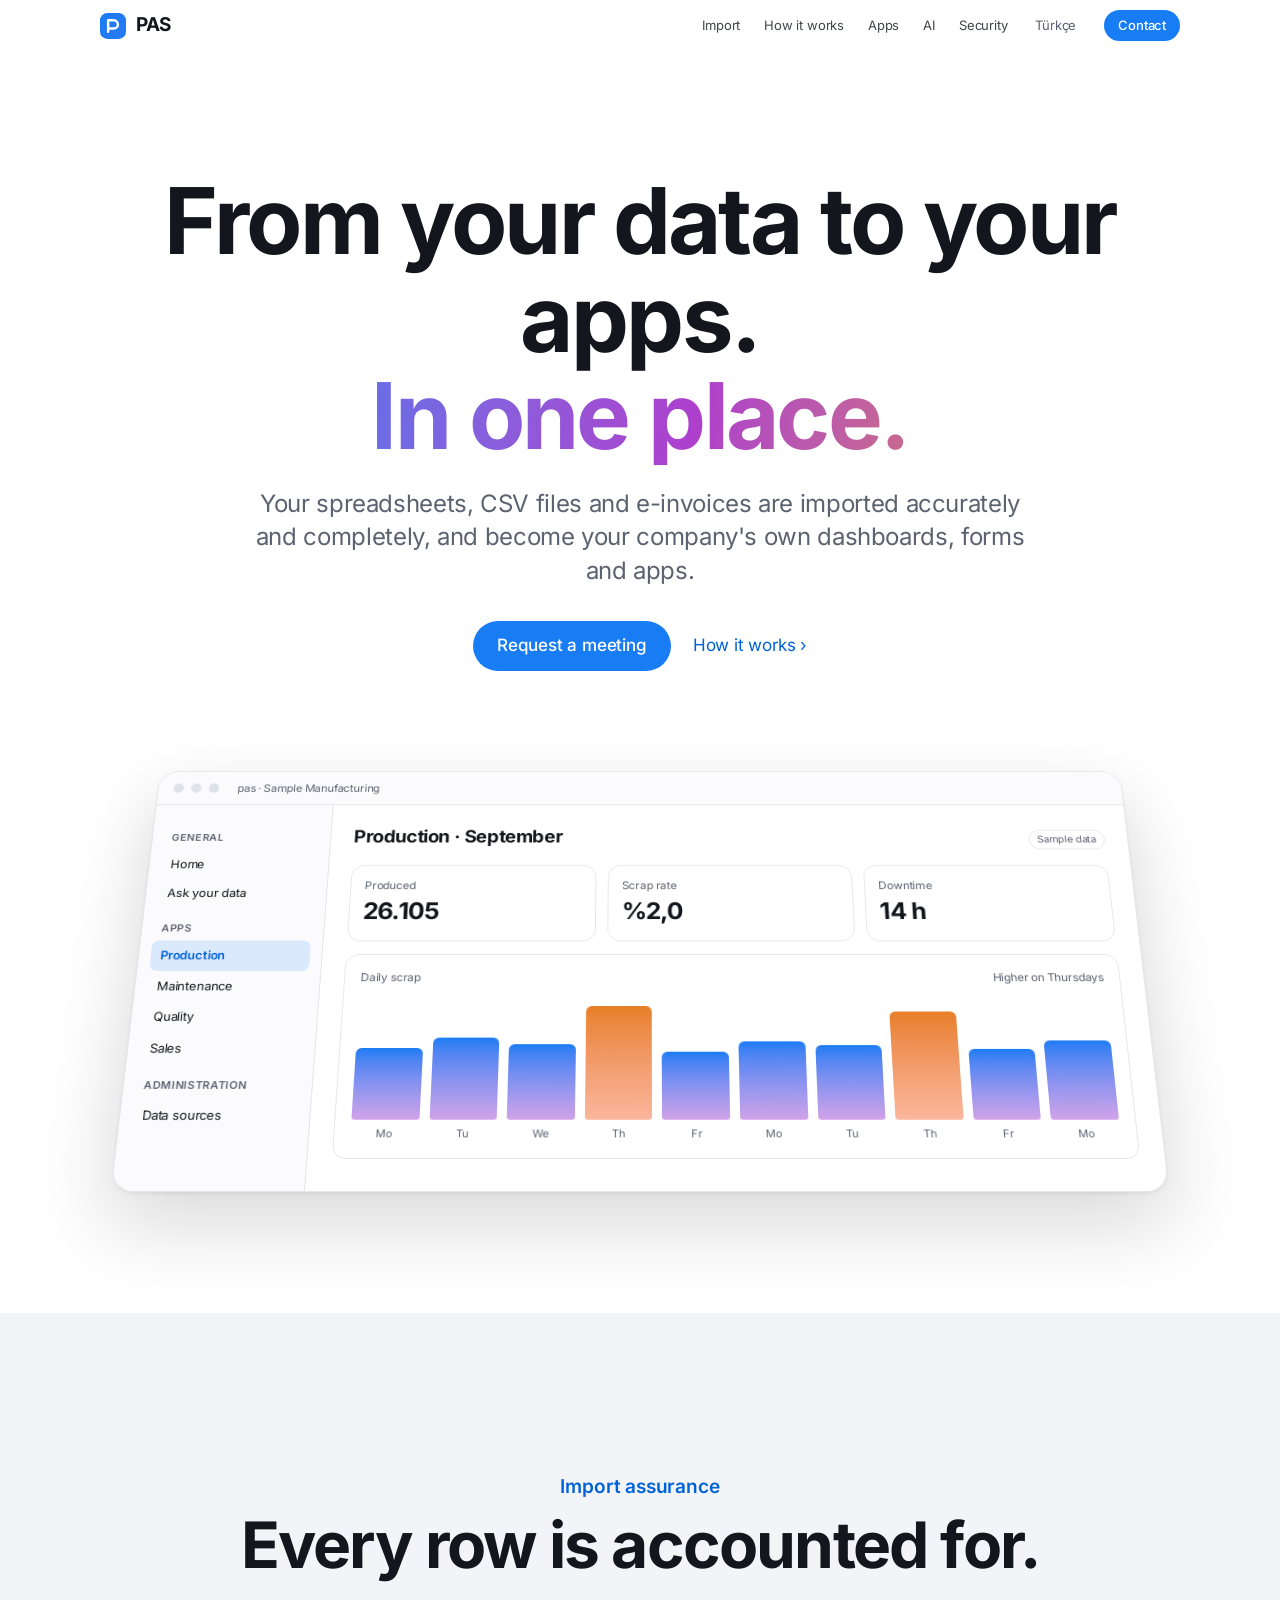
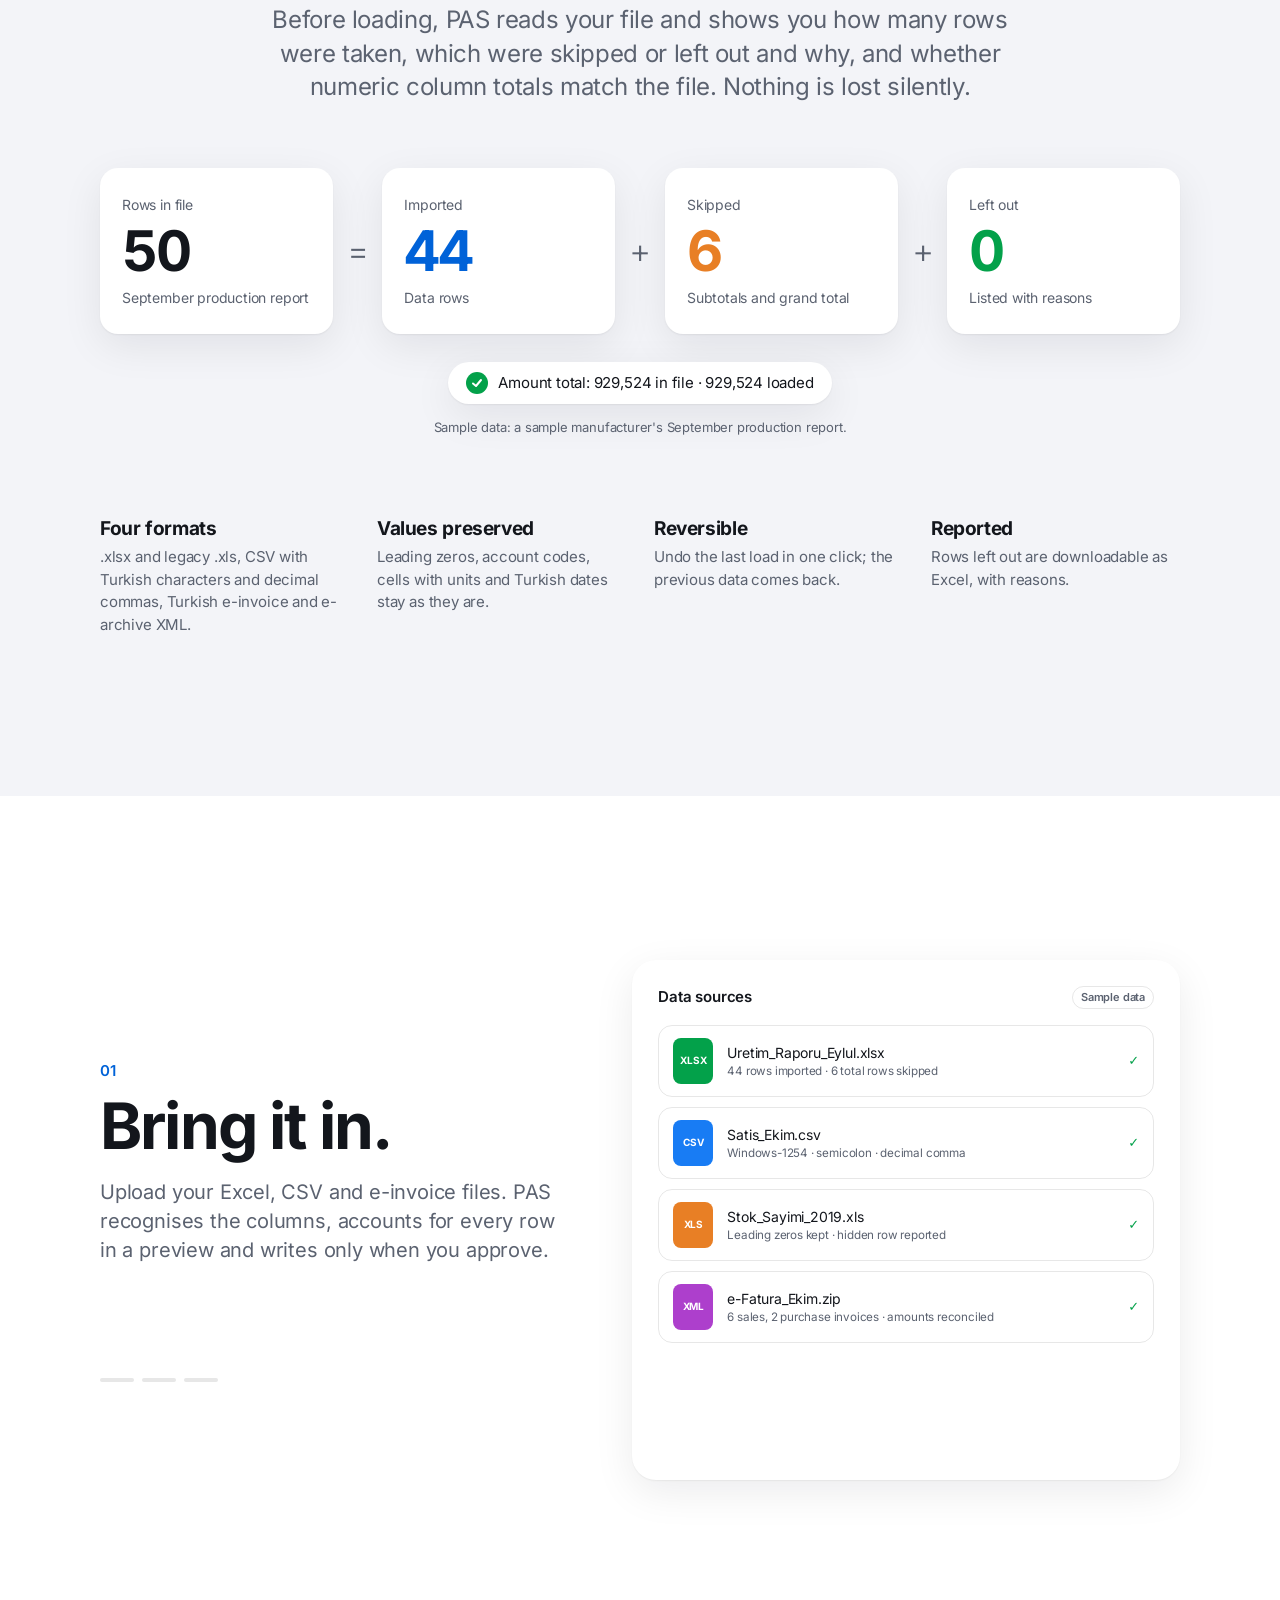
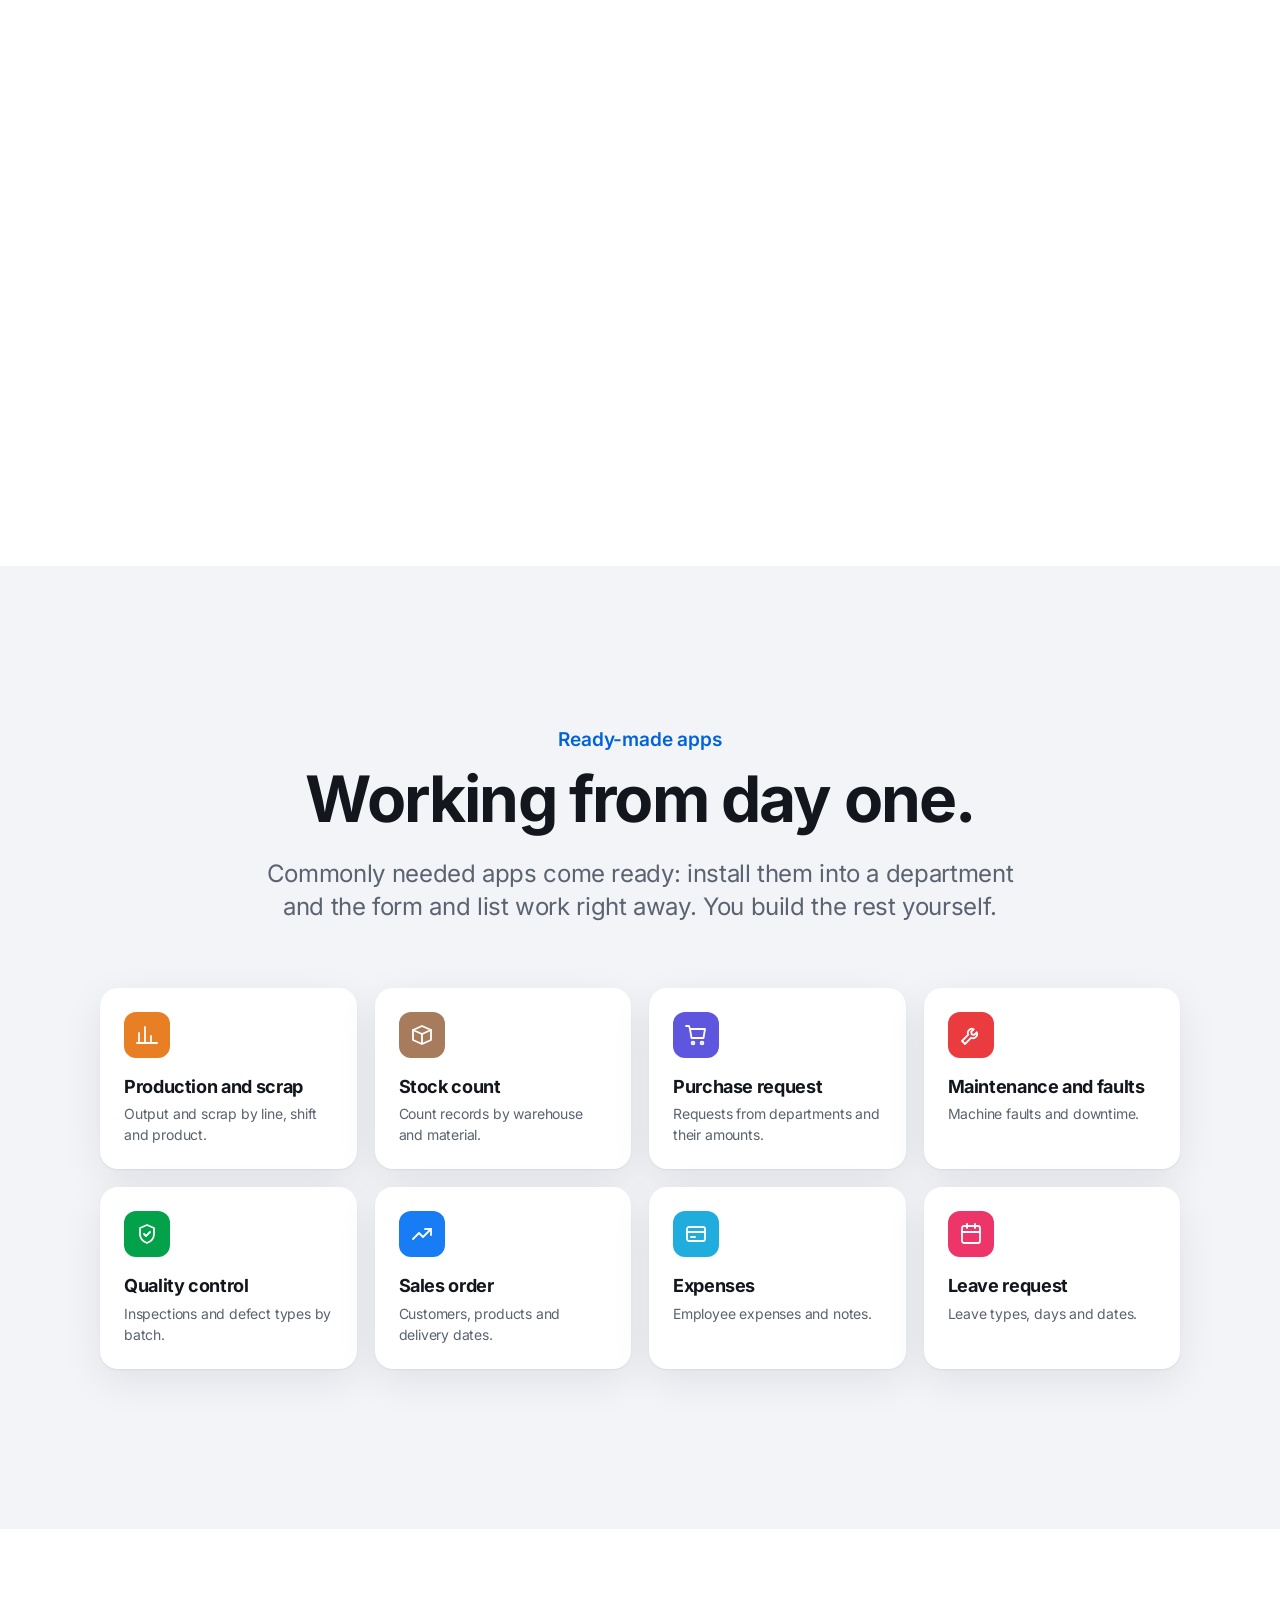
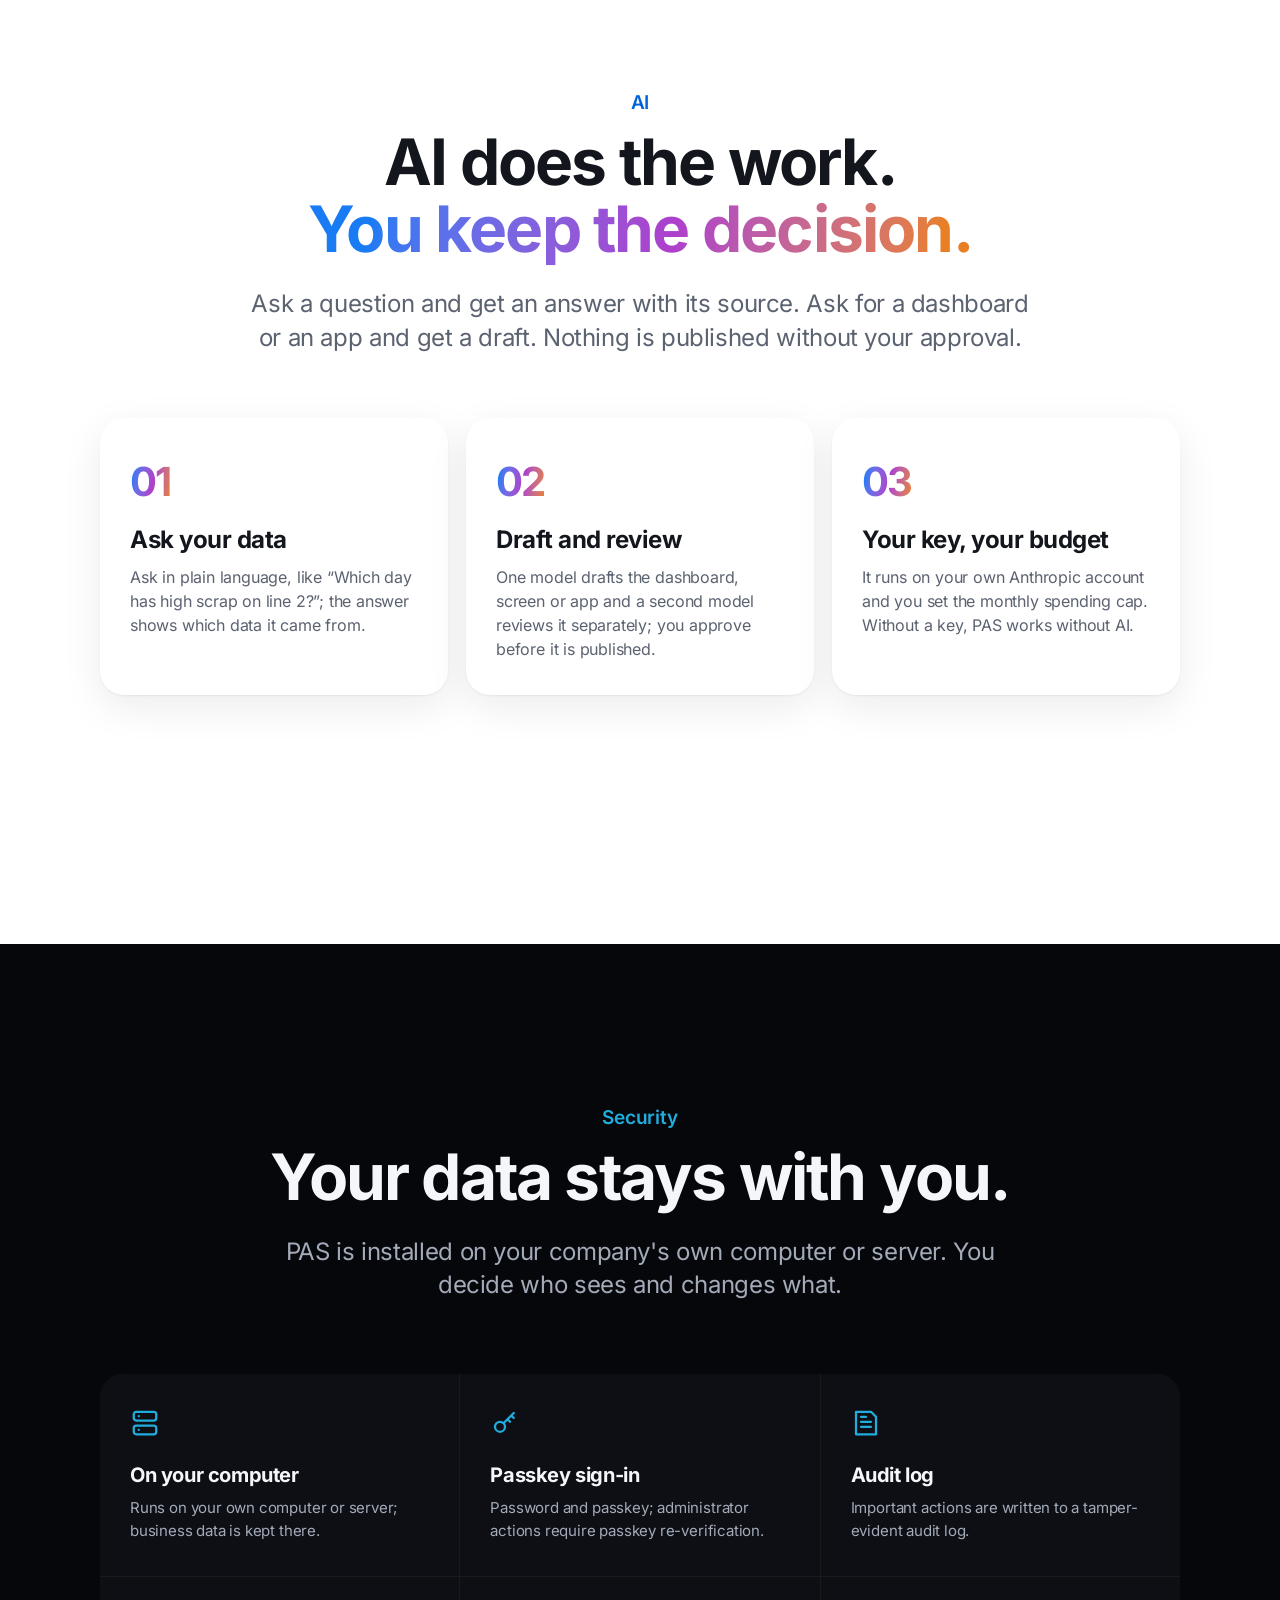
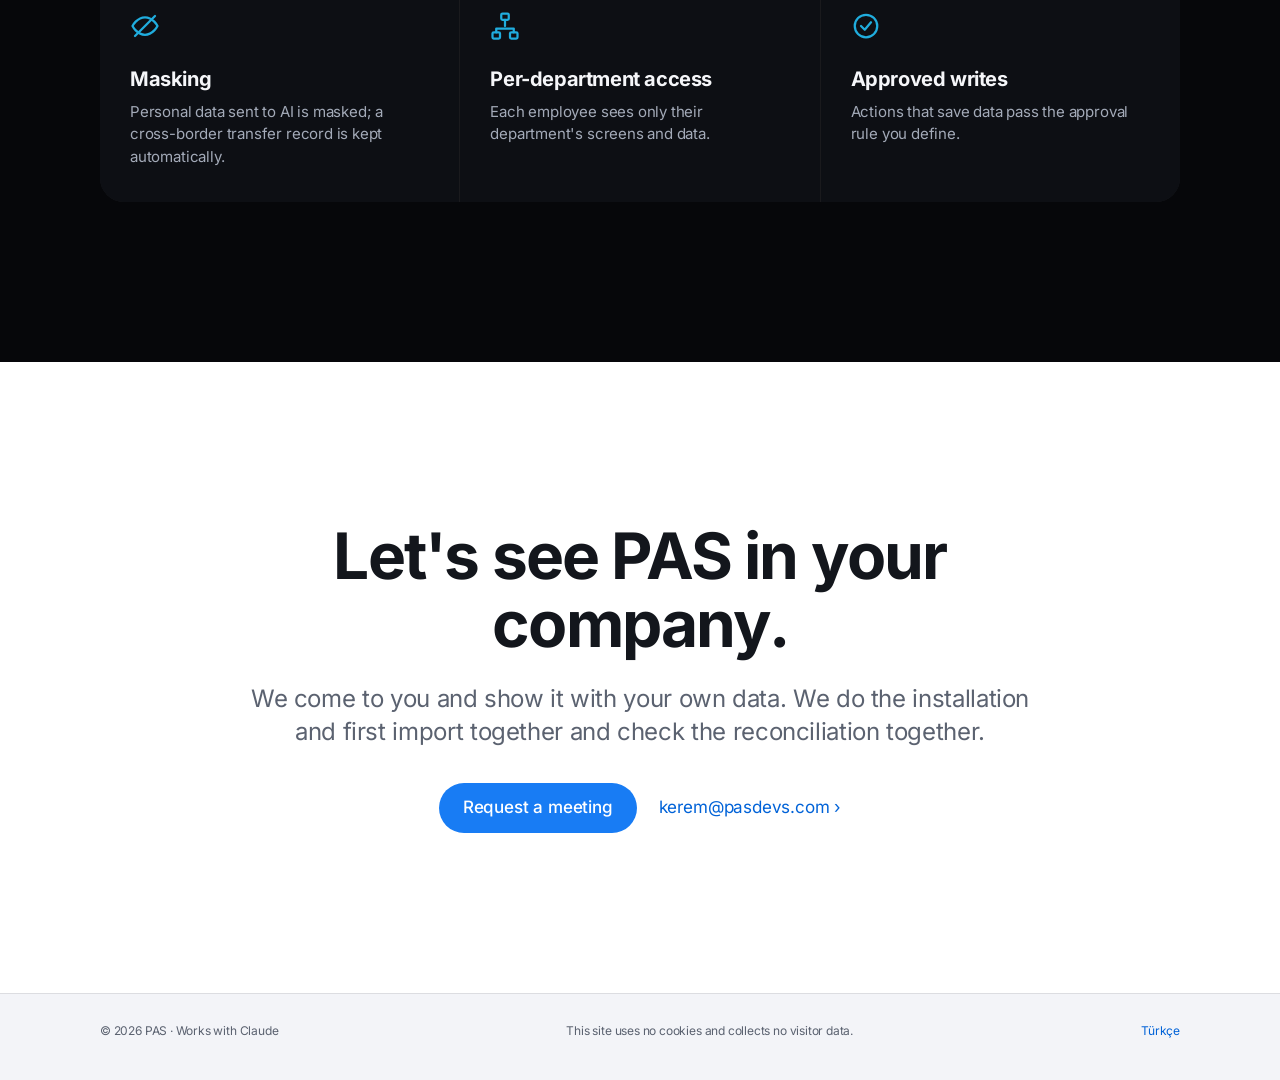
==== en/index.html @ cf31a853 "pasdevs.com: ilk sürüm (TR + EN)" ====
<!doctype html>
<html lang="en">
<head>
<meta charset="utf-8">
<meta name="viewport" content="width=device-width, initial-scale=1">
<title>PAS — From your data to your apps</title>
<meta name="description" content="PAS imports your company's Excel, CSV and e-invoice data accurately and completely, and turns it into dashboards, forms and apps. It runs on your own computer or server.">
<link rel="canonical" href="https://pasdevs.com/en/">
<link rel="alternate" hreflang="tr" href="https://pasdevs.com/">
<link rel="alternate" hreflang="en" href="https://pasdevs.com/en/">
<link rel="alternate" hreflang="x-default" href="https://pasdevs.com/">
<meta property="og:type" content="website">
<meta property="og:title" content="PAS — From your data to your apps">
<meta property="og:description" content="PAS imports your company's Excel, CSV and e-invoice data accurately and completely, and turns it into dashboards, forms and apps. It runs on your own computer or server.">
<meta property="og:url" content="https://pasdevs.com/en/">
<meta name="theme-color" content="#ffffff">
<link rel="icon" href="../assets/simge.svg" type="image/svg+xml">
<link rel="preload" href="../assets/fonts/inter-latin-wght-normal.woff2" as="font" type="font/woff2" crossorigin>
<link rel="stylesheet" href="../assets/site.css">
<script src="../assets/site.js" defer></script>
</head>
<body>
<a class="atla" href="#icerik">Skip to content</a>

<header class="ust">
  <div class="kap">
    <a class="logo" href="/en/" aria-label="PAS">
      <svg viewBox="0 0 32 32" aria-hidden="true"><rect width="32" height="32" rx="9" fill="url(#lg)"/><path d="M10 23V9h7a5 5 0 0 1 0 10h-7" fill="none" stroke="#fff" stroke-width="3" stroke-linecap="round" stroke-linejoin="round"/><defs><linearGradient id="lg" x1="0" y1="0" x2="32" y2="32"><stop offset="0" stop-color="oklch(0.6 0.2 257)"/><stop offset="1" stop-color="oklch(0.58 0.22 318)"/></linearGradient></defs></svg>
      PAS
    </a>
    <nav aria-label="Main menu">
      <a href="#aktarim">Import</a>
      <a href="#nasil">How it works</a>
      <a href="#uygulamalar">Apps</a>
      <a href="#yapay-zeka">AI</a>
      <a href="#guvenlik">Security</a>
    </nav>
    <a class="dil" href="/" hreflang="tr" lang="tr">Türkçe</a>
    <a class="dugme-kucuk" href="mailto:kerem@pasdevs.com">Contact</a>
  </div>
</header>

<main id="icerik">

<!-- açılış -->
<section class="acilis">
  <div class="kap">
    <h1 class="belir"><span class="satir">From your data to your apps.</span><span class="satir renkli">In one place.</span></h1>
    <p class="giris belir" style="--i:2">Your spreadsheets, CSV files and e-invoices are imported accurately and completely, and become your company's own dashboards, forms and apps.</p>
    <div class="dugmeler belir" style="--i:3">
      <a class="dugme" href="mailto:kerem@pasdevs.com">Request a meeting</a>
      <a class="bag" href="#nasil">How it works</a>
    </div>
  </div>
  <div class="sahne" aria-hidden="true">
    <div class="pencere">
      <div class="pencere-ust"><i></i><i></i><i></i><span>pas · Sample Manufacturing</span></div>
      <div class="pencere-govde">
        <div class="yan">
          <b>General</b>
          <a>Home</a>
          <a>Ask your data</a>
          <b>Apps</b>
          <a class="secili">Production</a>
          <a>Maintenance</a>
          <a>Quality</a>
          <a>Sales</a>
          <b>Administration</b>
          <a>Data sources</a>
        </div>
        <div class="ana">
          <div class="ana-baslik"><strong>Production · September</strong><span class="etiket">Sample data</span></div>
          <div class="kpi">
            <div><small>Produced</small><strong>26.105</strong></div>
            <div><small>Scrap rate</small><strong>%2,0</strong></div>
            <div><small>Downtime</small><strong>14 h</strong></div>
          </div>
          <div class="grafik">
            <div class="grafik-baslik"><span>Daily scrap</span><span>Higher on Thursdays</span></div>
            <div class="cubuklar">
              <span class="cubuk" style="--h:58;--i:0"></span>
              <span class="cubuk" style="--h:66;--i:1"></span>
              <span class="cubuk" style="--h:61;--i:2"></span>
              <span class="cubuk uyari" style="--h:92;--i:3"></span>
              <span class="cubuk" style="--h:55;--i:4"></span>
              <span class="cubuk" style="--h:63;--i:5"></span>
              <span class="cubuk" style="--h:60;--i:6"></span>
              <span class="cubuk uyari" style="--h:88;--i:7"></span>
              <span class="cubuk" style="--h:57;--i:8"></span>
              <span class="cubuk" style="--h:64;--i:9"></span>
            </div>
            <div class="gunler"><span>Mo</span><span>Tu</span><span>We</span><span>Th</span><span>Fr</span><span>Mo</span><span>Tu</span><span>Th</span><span>Fr</span><span>Mo</span></div>
          </div>
        </div>
      </div>
    </div>
  </div>
</section>

<!-- aktarım güvencesi -->
<section class="bolum gri ortali" id="aktarim">
  <div class="kap">
    <p class="ust-baslik belir">Import assurance</p>
    <h2 class="belir" style="--i:1">Every row is accounted for.</h2>
    <p class="giris belir" style="--i:2">Before loading, PAS reads your file and shows you how many rows were taken, which were skipped or left out and why, and whether numeric column totals match the file. Nothing is lost silently.</p>
    <div class="denklem" data-gozle>
      <div class="kutu belir" style="--i:0"><small>Rows in file</small><strong data-say="50">0</strong><p>September production report</p></div>
      <span class="isaret belir" style="--i:1">=</span>
      <div class="kutu mavi belir" style="--i:2"><small>Imported</small><strong data-say="44">0</strong><p>Data rows</p></div>
      <span class="isaret belir" style="--i:3">+</span>
      <div class="kutu turuncu belir" style="--i:4"><small>Skipped</small><strong data-say="6">0</strong><p>Subtotals and grand total</p></div>
      <span class="isaret belir" style="--i:5">+</span>
      <div class="kutu yesil belir" style="--i:6"><small>Left out</small><strong data-say="0">0</strong><p>Listed with reasons</p></div>
    </div>
    <div class="belir" style="--i:7">
      <p class="mutabakat"><span class="tik"><svg width="12" height="12" viewBox="0 0 12 12" aria-hidden="true"><path d="M2 6.5 5 9l5-6" fill="none" stroke="#fff" stroke-width="2" stroke-linecap="round" stroke-linejoin="round"/></svg></span>Amount total: 929,524 in file · 929,524 loaded</p>
      <p class="dipnot">Sample data: a sample manufacturer's September production report.</p>
    </div>
    <div class="ozellikler">
      <div class="belir" style="--i:0"><h3>Four formats</h3><p>.xlsx and legacy .xls, CSV with Turkish characters and decimal commas, Turkish e-invoice and e-archive XML.</p></div>
      <div class="belir" style="--i:1"><h3>Values preserved</h3><p>Leading zeros, account codes, cells with units and Turkish dates stay as they are.</p></div>
      <div class="belir" style="--i:2"><h3>Reversible</h3><p>Undo the last load in one click; the previous data comes back.</p></div>
      <div class="belir" style="--i:3"><h3>Reported</h3><p>Rows left out are downloadable as Excel, with reasons.</p></div>
    </div>
  </div>
</section>

<!-- nasıl çalışır: yapışkan anlatım -->
<section class="anlatim" id="nasil" aria-label="How it works">
  <div class="anlatim-sahne">
    <div>
      <div class="adimlar">
        <div class="adim etkin"><span class="no">01</span><h2>Bring it in.</h2><p>Upload your Excel, CSV and e-invoice files. PAS recognises the columns, accounts for every row in a preview and writes only when you approve.</p></div>
        <div class="adim"><span class="no">02</span><h2>Install or generate.</h2><p>Install ready-made apps into a department in one click. Need something else? Describe it and PAS drafts the dashboard, screen or app.</p></div>
        <div class="adim"><span class="no">03</span><h2>Everyone sees their own work.</h2><p>Each department sees its own screens, forms and reports. Permissions are per department, and every change is recorded.</p></div>
      </div>
      <div class="ilerleme" aria-hidden="true"><i></i><i></i><i></i></div>
    </div>
    <div class="gorsel" aria-hidden="true">
      <div class="panel etkin">
        <div class="panel-baslik"><span>Data sources</span><span class="etiket">Sample data</span></div>
        <div class="dosyalar">
          <div class="dosya"><span class="tur" style="background:oklch(0.62 0.17 150)">XLSX</span><div>Uretim_Raporu_Eylul.xlsx<small>44 rows imported · 6 total rows skipped</small></div><span class="durum">✓</span></div>
          <div class="dosya"><span class="tur" style="background:oklch(0.6 0.2 257)">CSV</span><div>Satis_Ekim.csv<small>Windows-1254 · semicolon · decimal comma</small></div><span class="durum">✓</span></div>
          <div class="dosya"><span class="tur" style="background:oklch(0.7 0.16 55)">XLS</span><div>Stok_Sayimi_2019.xls<small>Leading zeros kept · hidden row reported</small></div><span class="durum">✓</span></div>
          <div class="dosya"><span class="tur" style="background:oklch(0.58 0.22 318)">XML</span><div>e-Fatura_Ekim.zip<small>6 sales, 2 purchase invoices · amounts reconciled</small></div><span class="durum">✓</span></div>
        </div>
      </div>
      <div class="panel">
        <div class="panel-baslik"><span>Apps</span></div>
        <div class="magaza-mini">
          <div><span class="simge" style="background:oklch(0.7 0.16 55)"><svg viewBox="0 0 24 24" fill="none" stroke="currentColor" stroke-width="1.8" stroke-linecap="round" stroke-linejoin="round" aria-hidden="true"><path d="M4 20V10M10 20V4M16 20v-7M22 20H2"/></svg></span><b>Production and scrap</b><small>Production</small><br><span class="kur">Installed</span></div>
          <div><span class="simge" style="background:oklch(0.62 0.21 25)"><svg viewBox="0 0 24 24" fill="none" stroke="currentColor" stroke-width="1.8" stroke-linecap="round" stroke-linejoin="round" aria-hidden="true"><path d="M14.7 6.3a4 4 0 0 0-5.4 5.4L3 18l3 3 6.3-6.3a4 4 0 0 0 5.4-5.4l-2.5 2.5-2.5-.5-.5-2.5z"/></svg></span><b>Maintenance and faults</b><small>Maintenance</small><br><span class="kur">Install</span></div>
          <div><span class="simge" style="background:oklch(0.62 0.17 150)"><svg viewBox="0 0 24 24" fill="none" stroke="currentColor" stroke-width="1.8" stroke-linecap="round" stroke-linejoin="round" aria-hidden="true"><path d="M12 3 5 6v6c0 4.5 3 7.5 7 9 4-1.5 7-4.5 7-9V6z"/><path d="m9 12 2 2 4-4"/></svg></span><b>Quality control</b><small>Quality</small><br><span class="kur">Install</span></div>
          <div><span class="simge" style="background:linear-gradient(135deg,oklch(0.6 0.2 257),oklch(0.58 0.22 318))"><svg viewBox="0 0 24 24" fill="none" stroke="currentColor" stroke-width="1.8" stroke-linecap="round" stroke-linejoin="round" aria-hidden="true"><path d="m12 3 1.9 4.6L18.5 9l-4.6 1.9L12 15.5l-1.9-4.6L5.5 9l4.6-1.4z"/><path d="M19 15l.8 2 2 .8-2 .8-.8 2-.8-2-2-.8 2-.8z"/></svg></span><b>Downtime log form</b><small>Drafted from your description</small><br><span class="kur">Generate</span></div>
        </div>
      </div>
      <div class="panel">
        <div class="panel-baslik"><span>Departments</span></div>
        <div class="birimler">
          <div style="background:linear-gradient(160deg,oklch(0.7 0.16 55),oklch(0.62 0.18 40))"><b>Production</b><span>Scrap, downtime and work orders</span></div>
          <div style="background:linear-gradient(160deg,oklch(0.6 0.2 257),oklch(0.52 0.2 265))"><b>Sales</b><span>Orders and invoices</span></div>
          <div style="background:linear-gradient(160deg,oklch(0.62 0.17 150),oklch(0.55 0.15 165))"><b>Human resources</b><span>Leave and expenses</span></div>
        </div>
        <p class="dipnot">Each department sees only its own data.</p>
      </div>
    </div>
  </div>
</section>

<!-- hazır uygulamalar -->
<section class="bolum gri ortali" id="uygulamalar">
  <div class="kap">
    <p class="ust-baslik belir">Ready-made apps</p>
    <h2 class="belir" style="--i:1">Working from day one.</h2>
    <p class="giris belir" style="--i:2">Commonly needed apps come ready: install them into a department and the form and list work right away. You build the rest yourself.</p>
    <div class="izgara">
      <div class="uygulama belir" style="--i:0"><span class="simge" style="background:oklch(0.7 0.16 55)"><svg viewBox="0 0 24 24" fill="none" stroke="currentColor" stroke-width="1.8" stroke-linecap="round" stroke-linejoin="round" aria-hidden="true"><path d="M4 20V10M10 20V4M16 20v-7M22 20H2"/></svg></span><h3>Production and scrap</h3><p>Output and scrap by line, shift and product.</p></div>
      <div class="uygulama belir" style="--i:1"><span class="simge" style="background:oklch(0.62 0.07 58)"><svg viewBox="0 0 24 24" fill="none" stroke="currentColor" stroke-width="1.8" stroke-linecap="round" stroke-linejoin="round" aria-hidden="true"><path d="m3 7 9-4 9 4-9 4-9-4Z"/><path d="M3 7v10l9 4 9-4V7M12 11v10"/></svg></span><h3>Stock count</h3><p>Count records by warehouse and material.</p></div>
      <div class="uygulama belir" style="--i:2"><span class="simge" style="background:oklch(0.54 0.2 280)"><svg viewBox="0 0 24 24" fill="none" stroke="currentColor" stroke-width="1.8" stroke-linecap="round" stroke-linejoin="round" aria-hidden="true"><path d="M6 6h15l-1.5 9h-12z"/><path d="M6 6 5 3H2"/><circle cx="9" cy="20" r="1.4"/><circle cx="18" cy="20" r="1.4"/></svg></span><h3>Purchase request</h3><p>Requests from departments and their amounts.</p></div>
      <div class="uygulama belir" style="--i:3"><span class="simge" style="background:oklch(0.62 0.21 25)"><svg viewBox="0 0 24 24" fill="none" stroke="currentColor" stroke-width="1.8" stroke-linecap="round" stroke-linejoin="round" aria-hidden="true"><path d="M14.7 6.3a4 4 0 0 0-5.4 5.4L3 18l3 3 6.3-6.3a4 4 0 0 0 5.4-5.4l-2.5 2.5-2.5-.5-.5-2.5z"/></svg></span><h3>Maintenance and faults</h3><p>Machine faults and downtime.</p></div>
      <div class="uygulama belir" style="--i:4"><span class="simge" style="background:oklch(0.62 0.17 150)"><svg viewBox="0 0 24 24" fill="none" stroke="currentColor" stroke-width="1.8" stroke-linecap="round" stroke-linejoin="round" aria-hidden="true"><path d="M12 3 5 6v6c0 4.5 3 7.5 7 9 4-1.5 7-4.5 7-9V6z"/><path d="m9 12 2 2 4-4"/></svg></span><h3>Quality control</h3><p>Inspections and defect types by batch.</p></div>
      <div class="uygulama belir" style="--i:5"><span class="simge" style="background:oklch(0.6 0.2 257)"><svg viewBox="0 0 24 24" fill="none" stroke="currentColor" stroke-width="1.8" stroke-linecap="round" stroke-linejoin="round" aria-hidden="true"><path d="M3 17 9 11l4 4 8-8"/><path d="M15 7h6v6"/></svg></span><h3>Sales order</h3><p>Customers, products and delivery dates.</p></div>
      <div class="uygulama belir" style="--i:6"><span class="simge" style="background:oklch(0.7 0.13 228)"><svg viewBox="0 0 24 24" fill="none" stroke="currentColor" stroke-width="1.8" stroke-linecap="round" stroke-linejoin="round" aria-hidden="true"><rect x="3" y="5" width="18" height="14" rx="2"/><path d="M3 10h18M7 15h4"/></svg></span><h3>Expenses</h3><p>Employee expenses and notes.</p></div>
      <div class="uygulama belir" style="--i:7"><span class="simge" style="background:oklch(0.63 0.22 10)"><svg viewBox="0 0 24 24" fill="none" stroke="currentColor" stroke-width="1.8" stroke-linecap="round" stroke-linejoin="round" aria-hidden="true"><rect x="3" y="4" width="18" height="17" rx="2"/><path d="M8 2v4M16 2v4M3 10h18"/></svg></span><h3>Leave request</h3><p>Leave types, days and dates.</p></div>
    </div>
  </div>
</section>

<!-- yapay zekâ -->
<section class="bolum ortali" id="yapay-zeka">
  <div class="kap">
    <p class="ust-baslik belir">AI</p>
    <h2 class="belir" style="--i:1">AI does the work.<br><span class="renkli">You keep the decision.</span></h2>
    <p class="giris belir" style="--i:2">Ask a question and get an answer with its source. Ask for a dashboard or an app and get a draft. Nothing is published without your approval.</p>
    <div class="kartlar">
      <div class="kart belir" style="--i:0"><span class="no renkli">01</span><h3>Ask your data</h3><p>Ask in plain language, like “Which day has high scrap on line 2?”; the answer shows which data it came from.</p></div>
      <div class="kart belir" style="--i:1"><span class="no renkli">02</span><h3>Draft and review</h3><p>One model drafts the dashboard, screen or app and a second model reviews it separately; you approve before it is published.</p></div>
      <div class="kart belir" style="--i:2"><span class="no renkli">03</span><h3>Your key, your budget</h3><p>It runs on your own Anthropic account and you set the monthly spending cap. Without a key, PAS works without AI.</p></div>
    </div>
    <p class="rozet belir">Works with Claude</p>
  </div>
</section>

<!-- güvenlik -->
<section class="bolum koyu ortali" id="guvenlik">
  <div class="kap">
    <p class="ust-baslik belir">Security</p>
    <h2 class="belir" style="--i:1">Your data stays with you.</h2>
    <p class="giris belir" style="--i:2">PAS is installed on your company's own computer or server. You decide who sees and changes what.</p>
    <div class="guvence">
      <div class="belir" style="--i:0"><svg viewBox="0 0 24 24" fill="none" stroke="currentColor" stroke-width="1.8" stroke-linecap="round" stroke-linejoin="round" aria-hidden="true"><rect x="3" y="3" width="18" height="7" rx="2"/><rect x="3" y="14" width="18" height="7" rx="2"/><path d="M7 6.5h.01M7 17.5h.01"/></svg><h3>On your computer</h3><p>Runs on your own computer or server; business data is kept there.</p></div>
      <div class="belir" style="--i:1"><svg viewBox="0 0 24 24" fill="none" stroke="currentColor" stroke-width="1.8" stroke-linecap="round" stroke-linejoin="round" aria-hidden="true"><circle cx="8" cy="15" r="4"/><path d="m10.8 12.2 8.2-8.2M17 6l2 2M14 9l2 2"/></svg><h3>Passkey sign-in</h3><p>Password and passkey; administrator actions require passkey re-verification.</p></div>
      <div class="belir" style="--i:2"><svg viewBox="0 0 24 24" fill="none" stroke="currentColor" stroke-width="1.8" stroke-linecap="round" stroke-linejoin="round" aria-hidden="true"><path d="M8 3h8l4 4v14H4V3z"/><path d="M8 11h8M8 15h8M8 7h4"/></svg><h3>Audit log</h3><p>Important actions are written to a tamper-evident audit log.</p></div>
      <div class="belir" style="--i:3"><svg viewBox="0 0 24 24" fill="none" stroke="currentColor" stroke-width="1.8" stroke-linecap="round" stroke-linejoin="round" aria-hidden="true"><path d="M2 12s3.5-7 10-7 10 7 10 7-3.5 7-10 7S2 12 2 12z"/><path d="M4 20 20 4"/></svg><h3>Masking</h3><p>Personal data sent to AI is masked; a cross-border transfer record is kept automatically.</p></div>
      <div class="belir" style="--i:4"><svg viewBox="0 0 24 24" fill="none" stroke="currentColor" stroke-width="1.8" stroke-linecap="round" stroke-linejoin="round" aria-hidden="true"><rect x="9" y="2" width="6" height="5" rx="1"/><rect x="2" y="17" width="6" height="5" rx="1"/><rect x="16" y="17" width="6" height="5" rx="1"/><path d="M12 7v5M5 17v-3h14v3"/></svg><h3>Per-department access</h3><p>Each employee sees only their department's screens and data.</p></div>
      <div class="belir" style="--i:5"><svg viewBox="0 0 24 24" fill="none" stroke="currentColor" stroke-width="1.8" stroke-linecap="round" stroke-linejoin="round" aria-hidden="true"><circle cx="12" cy="12" r="9"/><path d="m8 12 3 3 5-6"/></svg><h3>Approved writes</h3><p>Actions that save data pass the approval rule you define.</p></div>
    </div>
  </div>
</section>

<!-- kapanış -->
<section class="bolum ortali kapanis" id="iletisim">
  <div class="kap">
    <h2 class="belir">Let's see PAS in your company.</h2>
    <p class="giris belir" style="--i:1">We come to you and show it with your own data. We do the installation and first import together and check the reconciliation together.</p>
    <div class="dugmeler belir" style="--i:2">
      <a class="dugme" href="mailto:kerem@pasdevs.com">Request a meeting</a>
      <a class="bag" href="mailto:kerem@pasdevs.com">kerem@pasdevs.com</a>
    </div>
  </div>
</section>

</main>

<footer class="alt">
  <div class="kap">
    <span>© 2026 PAS · Works with Claude</span>
    <span>This site uses no cookies and collects no visitor data.</span>
    <a href="/" hreflang="tr" lang="tr">Türkçe</a>
  </div>
</footer>
</body>
</html>
---- assets/site.css ----
/* PAS tanıtım sitesi. Palet PAS tasarım dilinden (docs/tasarim/pas-tokenlar.json), font Inter. */

@font-face {
  font-family: "Inter";
  font-style: normal;
  font-display: swap;
  font-weight: 100 900;
  src: url("fonts/inter-latin-ext-wght-normal.woff2") format("woff2-variations");
  unicode-range: U+0100-02BA, U+02BD-02C5, U+02C7-02CC, U+02CE-02D7, U+02DD-02FF, U+0304, U+0308, U+0329, U+1D00-1DBF, U+1E00-1E9F, U+1EF2-1EFF, U+2020, U+20A0-20AB, U+20AD-20C0, U+2113, U+2C60-2C7F, U+A720-A7FF;
}
@font-face {
  font-family: "Inter";
  font-style: normal;
  font-display: swap;
  font-weight: 100 900;
  src: url("fonts/inter-latin-wght-normal.woff2") format("woff2-variations");
  unicode-range: U+0000-00FF, U+0131, U+0152-0153, U+02BB-02BC, U+02C6, U+02DA, U+02DC, U+0304, U+0308, U+0329, U+2000-206F, U+20AC, U+2122, U+2191, U+2193, U+2212, U+2215, U+FEFF, U+FFFD;
}

:root {
  --mavi: oklch(0.6 0.2 257);
  --mavi-koyu: oklch(0.52 0.2 257);
  --yesil: oklch(0.62 0.17 150);
  --turuncu: oklch(0.7 0.16 55);
  --mor: oklch(0.58 0.22 318);
  --camgobegi: oklch(0.7 0.13 228);
  --zemin: #ffffff;
  --zemin-gri: #f3f4f8;
  --zemin-koyu: #06070a;
  --kart: #ffffff;
  --yazi: #13161c;
  --yazi-ikincil: #5b6270;
  --ayirici: rgba(19, 22, 28, 0.1);
  --golge: 0 1px 2px rgba(10, 14, 22, 0.06), 0 12px 40px rgba(10, 14, 22, 0.08);
  --kenar: 18px;
  --genislik: 1080px;
  --ust: 52px;
  --egri: cubic-bezier(0.22, 1, 0.36, 1);
  color-scheme: light;
}

*,
*::before,
*::after {
  box-sizing: border-box;
}

html {
  -webkit-text-size-adjust: 100%;
  scroll-behavior: smooth;
  scroll-padding-top: var(--ust);
}

body {
  margin: 0;
  background: var(--zemin);
  color: var(--yazi);
  font-family: "Inter", system-ui, -apple-system, "Segoe UI", Roboto, sans-serif;
  font-size: 17px;
  line-height: 1.5;
  letter-spacing: -0.011em;
  -webkit-font-smoothing: antialiased;
  text-rendering: optimizeLegibility;
  overflow-x: hidden;
}

a {
  color: var(--mavi-koyu);
  text-decoration: none;
}
a:hover {
  text-decoration: underline;
}
:focus-visible {
  outline: 3px solid var(--mavi);
  outline-offset: 3px;
  border-radius: 6px;
}

.atla {
  position: absolute;
  left: -9999px;
  top: 8px;
  z-index: 100;
  background: var(--yazi);
  color: #fff;
  padding: 8px 14px;
  border-radius: 8px;
}
.atla:focus {
  left: 8px;
}

.kap {
  width: min(var(--genislik), calc(100% - 44px));
  margin-inline: auto;
}

/* --- üst çubuk ---------------------------------------------------------------------------- */

.ust {
  position: sticky;
  top: 0;
  z-index: 50;
  height: var(--ust);
  background: rgba(255, 255, 255, 0.72);
  -webkit-backdrop-filter: saturate(180%) blur(20px);
  backdrop-filter: saturate(180%) blur(20px);
  border-bottom: 1px solid transparent;
  transition: border-color 0.3s;
}
.ust.kaydi {
  border-bottom-color: var(--ayirici);
}
.ust .kap {
  height: 100%;
  display: flex;
  align-items: center;
  gap: 28px;
}
.logo {
  display: inline-flex;
  align-items: center;
  gap: 10px;
  font-weight: 700;
  font-size: 19px;
  letter-spacing: -0.02em;
  color: var(--yazi);
}
.logo:hover {
  text-decoration: none;
}
.logo svg {
  width: 26px;
  height: 26px;
}
.ust nav {
  display: flex;
  gap: 24px;
  margin-left: auto;
  font-size: 13px;
}
.ust nav a {
  color: var(--yazi);
  opacity: 0.8;
}
.ust nav a:hover {
  opacity: 1;
  text-decoration: none;
}
.dil {
  font-size: 13px;
  color: var(--yazi-ikincil);
}
.dugme-kucuk {
  font-size: 13px;
  font-weight: 500;
  padding: 6px 14px;
  border-radius: 980px;
  background: var(--mavi);
  color: #fff;
}
.dugme-kucuk:hover {
  background: var(--mavi-koyu);
  text-decoration: none;
}

/* --- ortak tipografi ---------------------------------------------------------------------- */

.ust-baslik {
  font-size: 19px;
  font-weight: 600;
  color: var(--mavi-koyu);
  margin: 0 0 10px;
}
h1,
h2,
h3 {
  margin: 0;
  letter-spacing: -0.028em;
  line-height: 1.06;
  font-weight: 700;
}
h1 {
  font-size: clamp(44px, 8vw, 92px);
}
h2 {
  font-size: clamp(36px, 5.6vw, 64px);
}
h3 {
  font-size: 24px;
  letter-spacing: -0.02em;
  line-height: 1.2;
}
.giris {
  font-size: clamp(19px, 2.2vw, 24px);
  line-height: 1.4;
  color: var(--yazi-ikincil);
  letter-spacing: -0.015em;
  max-width: 780px;
}
.ortali {
  text-align: center;
}
.ortali .giris {
  margin-inline: auto;
}
.renkli {
  background: linear-gradient(100deg, var(--mavi) 10%, var(--mor) 55%, var(--turuncu) 95%);
  -webkit-background-clip: text;
  background-clip: text;
  color: transparent;
}

.bolum {
  padding: clamp(96px, 14vw, 160px) 0;
}
.bolum.gri {
  background: var(--zemin-gri);
}

.dugmeler {
  display: flex;
  gap: 22px;
  justify-content: center;
  align-items: center;
  flex-wrap: wrap;
  margin-top: 34px;
}
.dugme {
  display: inline-block;
  font-size: 17px;
  font-weight: 500;
  padding: 12px 24px;
  border-radius: 980px;
  background: var(--mavi);
  color: #fff;
  transition: background 0.2s, transform 0.2s var(--egri);
}
.dugme:hover {
  background: var(--mavi-koyu);
  text-decoration: none;
  transform: scale(1.03);
}
.bag {
  font-size: 17px;
  color: var(--mavi-koyu);
}
.bag::after {
  content: " ›";
}

/* --- görünür olunca beliren öğeler ---------------------------------------------------------- */

.belir {
  opacity: 0;
  transform: translateY(28px);
  transition: opacity 0.9s var(--egri), transform 0.9s var(--egri);
  transition-delay: calc(var(--i, 0) * 90ms);
}
.belir.gorundu {
  opacity: 1;
  transform: none;
}

/* --- açılış -------------------------------------------------------------------------------- */

.acilis {
  padding: clamp(72px, 10vw, 120px) 0 0;
  text-align: center;
  overflow: hidden;
}
.acilis h1 .satir {
  display: block;
}
.acilis .giris {
  margin: 22px auto 0;
}
.sahne {
  perspective: 1400px;
  margin-top: clamp(48px, 7vw, 80px);
  padding-bottom: clamp(60px, 8vw, 100px);
}
.pencere {
  --p: 0;
  width: min(1040px, calc(100% - 32px));
  margin-inline: auto;
  background: var(--kart);
  border-radius: 22px;
  box-shadow: 0 2px 4px rgba(10, 14, 22, 0.06), 0 30px 80px rgba(10, 14, 22, 0.16);
  border: 1px solid var(--ayirici);
  overflow: hidden;
  transform-origin: 50% 0;
  transform: rotateX(calc((1 - var(--p)) * 22deg)) scale(calc(0.9 + var(--p) * 0.1)) translateY(calc((1 - var(--p)) * 30px));
  text-align: left;
  font-size: 13px;
}
.pencere-ust {
  height: 40px;
  display: flex;
  align-items: center;
  gap: 8px;
  padding: 0 16px;
  border-bottom: 1px solid var(--ayirici);
  background: #fbfbfd;
}
.pencere-ust i {
  width: 11px;
  height: 11px;
  border-radius: 50%;
  background: #dfe2e8;
}
.pencere-ust span {
  margin-left: 12px;
  color: var(--yazi-ikincil);
  font-size: 12px;
}
.pencere-govde {
  display: grid;
  grid-template-columns: 190px 1fr;
  min-height: 420px;
}
.yan {
  border-right: 1px solid var(--ayirici);
  padding: 16px 12px;
  background: #fbfbfd;
}
.yan b {
  display: block;
  font-size: 11px;
  text-transform: uppercase;
  letter-spacing: 0.06em;
  color: var(--yazi-ikincil);
  margin: 14px 8px 6px;
  font-weight: 600;
}
.yan a {
  display: block;
  padding: 7px 10px;
  border-radius: 8px;
  color: var(--yazi);
  font-size: 13px;
}
.yan a.secili {
  background: color-mix(in oklch, var(--mavi) 14%, transparent);
  color: var(--mavi-koyu);
  font-weight: 600;
}
.ana {
  padding: 22px 24px;
}
.ana-baslik {
  display: flex;
  align-items: baseline;
  justify-content: space-between;
  margin-bottom: 18px;
}
.ana-baslik strong {
  font-size: 20px;
  letter-spacing: -0.02em;
}
.etiket {
  font-size: 11px;
  color: var(--yazi-ikincil);
  border: 1px solid var(--ayirici);
  padding: 2px 8px;
  border-radius: 980px;
}
.kpi {
  display: grid;
  grid-template-columns: repeat(3, 1fr);
  gap: 12px;
}
.kpi div {
  border: 1px solid var(--ayirici);
  border-radius: 14px;
  padding: 14px;
}
.kpi small {
  display: block;
  color: var(--yazi-ikincil);
  font-size: 12px;
}
.kpi strong {
  font-size: 26px;
  letter-spacing: -0.03em;
}
.grafik {
  margin-top: 14px;
  border: 1px solid var(--ayirici);
  border-radius: 14px;
  padding: 16px;
}
.grafik-baslik {
  display: flex;
  justify-content: space-between;
  color: var(--yazi-ikincil);
  font-size: 12px;
  margin-bottom: 12px;
}
.cubuklar {
  display: flex;
  align-items: flex-end;
  gap: 10px;
  height: 130px;
}
.cubuk {
  flex: 1;
  border-radius: 6px 6px 3px 3px;
  background: linear-gradient(180deg, var(--mavi), color-mix(in oklch, var(--mavi) 55%, white));
  height: calc(var(--h) * 1%);
  transform-origin: bottom;
  transform: scaleY(0);
  transition: transform 1.1s var(--egri);
  transition-delay: calc(var(--i) * 60ms + 200ms);
}
.cubuk.uyari {
  background: linear-gradient(180deg, var(--turuncu), color-mix(in oklch, var(--turuncu) 55%, white));
}
.gorundu .cubuk,
.pencere.gorundu .cubuk {
  transform: scaleY(1);
}
.gunler {
  display: flex;
  gap: 10px;
  margin-top: 6px;
  color: var(--yazi-ikincil);
  font-size: 11px;
}
.gunler span {
  flex: 1;
  text-align: center;
}

/* --- aktarım güvencesi -------------------------------------------------------------------- */

.denklem {
  display: grid;
  grid-template-columns: 1fr auto 1fr auto 1fr auto 1fr;
  align-items: stretch;
  gap: 14px;
  margin-top: 64px;
}
.denklem .isaret {
  align-self: center;
  font-size: 34px;
  font-weight: 300;
  color: var(--yazi-ikincil);
}
.kutu {
  background: var(--kart);
  border-radius: var(--kenar);
  padding: 26px 22px;
  box-shadow: var(--golge);
  text-align: left;
}
.kutu small {
  display: block;
  font-size: 14px;
  color: var(--yazi-ikincil);
}
.kutu strong {
  display: block;
  font-size: clamp(40px, 5vw, 56px);
  letter-spacing: -0.04em;
  line-height: 1.1;
  margin: 6px 0 4px;
  font-variant-numeric: tabular-nums;
}
.kutu p {
  margin: 0;
  font-size: 14px;
  color: var(--yazi-ikincil);
}
.kutu.mavi strong {
  color: var(--mavi-koyu);
}
.kutu.yesil strong {
  color: var(--yesil);
}
.kutu.turuncu strong {
  color: var(--turuncu);
}
.mutabakat {
  margin: 28px auto 0;
  display: inline-flex;
  align-items: center;
  gap: 10px;
  font-size: 15px;
  padding: 10px 18px;
  border-radius: 980px;
  background: var(--kart);
  box-shadow: var(--golge);
}
.mutabakat .tik {
  width: 22px;
  height: 22px;
  border-radius: 50%;
  background: var(--yesil);
  display: grid;
  place-items: center;
}
.dipnot {
  font-size: 13px;
  color: var(--yazi-ikincil);
  margin-top: 14px;
}
.ozellikler {
  display: grid;
  grid-template-columns: repeat(4, 1fr);
  gap: 28px;
  margin-top: 80px;
  text-align: left;
}
.ozellikler h3 {
  font-size: 19px;
  margin-bottom: 6px;
}
.ozellikler p {
  margin: 0;
  font-size: 15px;
  color: var(--yazi-ikincil);
}

/* --- yapışkan anlatım ---------------------------------------------------------------------- */

.anlatim {
  position: relative;
  height: 330vh;
}
.anlatim-sahne {
  position: sticky;
  top: var(--ust);
  height: calc(100vh - var(--ust));
  display: grid;
  grid-template-columns: 1fr 1.15fr;
  align-items: center;
  gap: 56px;
  width: min(var(--genislik), calc(100% - 44px));
  margin-inline: auto;
}
.adimlar {
  position: relative;
  min-height: 280px;
}
.adim {
  position: absolute;
  inset: 0 0 auto 0;
  opacity: 0;
  transform: translateY(24px);
  transition: opacity 0.6s var(--egri), transform 0.6s var(--egri);
}
.adim.etkin {
  opacity: 1;
  transform: none;
}
.adim .no {
  font-size: 15px;
  font-weight: 600;
  color: var(--mavi-koyu);
}
.adim h2 {
  margin: 8px 0 18px;
}
.adim p {
  font-size: 20px;
  color: var(--yazi-ikincil);
  line-height: 1.45;
  margin: 0;
}
.ilerleme {
  display: flex;
  gap: 8px;
  margin-top: 40px;
}
.ilerleme i {
  width: 34px;
  height: 4px;
  border-radius: 4px;
  background: var(--ayirici);
  overflow: hidden;
  position: relative;
}
.ilerleme i::after {
  content: "";
  position: absolute;
  inset: 0;
  background: var(--mavi);
  transform: scaleX(var(--d, 0));
  transform-origin: left;
}
.gorsel {
  position: relative;
  height: min(520px, 70vh);
}
.panel {
  position: absolute;
  inset: 0;
  border-radius: 24px;
  background: var(--kart);
  box-shadow: var(--golge);
  padding: 26px;
  opacity: 0;
  transform: translateY(40px) scale(0.96);
  transition: opacity 0.7s var(--egri), transform 0.7s var(--egri);
  overflow: hidden;
}
.panel.etkin {
  opacity: 1;
  transform: none;
}
.panel-baslik {
  font-weight: 600;
  font-size: 15px;
  margin-bottom: 16px;
  display: flex;
  justify-content: space-between;
}
.dosyalar {
  display: grid;
  gap: 10px;
}
.dosya {
  display: flex;
  align-items: center;
  gap: 14px;
  border: 1px solid var(--ayirici);
  border-radius: 14px;
  padding: 12px 14px;
  font-size: 14px;
}
.dosya .tur {
  width: 40px;
  height: 46px;
  border-radius: 8px;
  display: grid;
  place-items: center;
  font-size: 10px;
  font-weight: 700;
  color: #fff;
}
.dosya small {
  display: block;
  color: var(--yazi-ikincil);
}
.dosya .durum {
  margin-left: auto;
  color: var(--yesil);
  font-weight: 600;
  font-size: 13px;
}
.magaza-mini {
  display: grid;
  grid-template-columns: repeat(2, 1fr);
  gap: 12px;
}
.magaza-mini div {
  border: 1px solid var(--ayirici);
  border-radius: 16px;
  padding: 16px;
  font-size: 14px;
}
.magaza-mini b {
  display: block;
  margin-top: 10px;
}
.magaza-mini small {
  color: var(--yazi-ikincil);
}
.kur {
  margin-top: 10px;
  display: inline-block;
  font-size: 12px;
  font-weight: 600;
  padding: 4px 12px;
  border-radius: 980px;
  background: color-mix(in oklch, var(--mavi) 12%, transparent);
  color: var(--mavi-koyu);
}
.birimler {
  display: grid;
  grid-template-columns: repeat(3, 1fr);
  gap: 12px;
}
.birimler div {
  border-radius: 16px;
  padding: 16px;
  min-height: 150px;
  color: #fff;
  font-size: 13px;
  display: flex;
  flex-direction: column;
  justify-content: space-between;
}
.birimler b {
  font-size: 16px;
}

/* --- uygulamalar --------------------------------------------------------------------------- */

.izgara {
  display: grid;
  grid-template-columns: repeat(4, 1fr);
  gap: 18px;
  margin-top: 64px;
}
.uygulama {
  background: var(--kart);
  border-radius: var(--kenar);
  padding: 24px;
  box-shadow: var(--golge);
  transition: transform 0.4s var(--egri), box-shadow 0.4s var(--egri);
  text-align: left;
}
.uygulama:hover {
  transform: translateY(-4px);
  box-shadow: 0 2px 4px rgba(10, 14, 22, 0.06), 0 22px 50px rgba(10, 14, 22, 0.13);
}
.simge {
  width: 46px;
  height: 46px;
  border-radius: 12px;
  display: grid;
  place-items: center;
  color: #fff;
  margin-bottom: 18px;
}
.simge svg {
  width: 24px;
  height: 24px;
}
.uygulama h3 {
  font-size: 18px;
  margin-bottom: 6px;
}
.uygulama p {
  margin: 0;
  font-size: 14px;
  color: var(--yazi-ikincil);
}

/* --- yapay zekâ --------------------------------------------------------------------------- */

.kartlar {
  display: grid;
  grid-template-columns: repeat(3, 1fr);
  gap: 18px;
  margin-top: 64px;
  text-align: left;
}
.kart {
  background: var(--kart);
  border-radius: 24px;
  padding: 34px 30px;
  box-shadow: var(--golge);
}
.kart .no {
  font-size: 40px;
  font-weight: 700;
  letter-spacing: -0.04em;
}
.kart h3 {
  margin: 14px 0 10px;
}
.kart p {
  margin: 0;
  color: var(--yazi-ikincil);
  font-size: 16px;
}
.rozet {
  display: inline-flex;
  align-items: center;
  gap: 8px;
  margin-top: 36px;
  padding: 8px 16px;
  border-radius: 980px;
  border: 1px solid var(--ayirici);
  font-size: 14px;
  color: var(--yazi-ikincil);
}

/* --- güvenlik (koyu) --------------------------------------------------------------------- */

.koyu {
  background: var(--zemin-koyu);
  color: #f5f6f9;
}
.koyu .giris {
  color: #a3aab8;
}
.koyu .ust-baslik {
  color: var(--camgobegi);
}
.guvence {
  display: grid;
  grid-template-columns: repeat(3, 1fr);
  gap: 1px;
  margin-top: 72px;
  background: rgba(255, 255, 255, 0.08);
  border-radius: 24px;
  overflow: hidden;
  text-align: left;
}
.guvence div {
  background: #0d0f14;
  padding: 34px 30px;
}
.guvence h3 {
  font-size: 20px;
  margin-bottom: 10px;
}
.guvence p {
  margin: 0;
  color: #a3aab8;
  font-size: 15px;
}
.guvence svg {
  width: 30px;
  height: 30px;
  color: var(--camgobegi);
  margin-bottom: 18px;
}

/* --- kapanış ------------------------------------------------------------------------------- */

.kapanis h2 {
  max-width: 820px;
  margin-inline: auto;
}
.alt {
  border-top: 1px solid var(--ayirici);
  padding: 28px 0 40px;
  font-size: 12px;
  color: var(--yazi-ikincil);
  background: var(--zemin-gri);
}
.alt .kap {
  display: flex;
  flex-wrap: wrap;
  gap: 10px 28px;
  justify-content: space-between;
}

/* --- dar ekran ---------------------------------------------------------------------------- */

@media (max-width: 900px) {
  .ust nav {
    display: none;
  }
  .dil {
    margin-left: auto;
  }
  .pencere-govde {
    grid-template-columns: 1fr;
  }
  .yan {
    display: none;
  }
  .denklem {
    grid-template-columns: 1fr;
  }
  .denklem .isaret {
    justify-self: center;
    line-height: 1;
  }
  .ozellikler,
  .izgara {
    grid-template-columns: repeat(2, 1fr);
  }
  .kartlar,
  .guvence {
    grid-template-columns: 1fr;
  }
  .anlatim {
    height: auto;
  }
  .anlatim-sahne {
    position: static;
    height: auto;
    grid-template-columns: 1fr;
    gap: 28px;
  }
  .adimlar {
    min-height: 0;
    display: grid;
    gap: 40px;
  }
  .adim,
  .panel {
    position: static;
    opacity: 1;
    transform: none;
  }
  .gorsel {
    height: auto;
    display: grid;
    gap: 18px;
  }
  .ilerleme {
    display: none;
  }
}
@media (max-width: 560px) {
  .ozellikler,
  .izgara {
    grid-template-columns: 1fr;
  }
  .kpi {
    grid-template-columns: 1fr 1fr;
  }
  .kpi div:last-child {
    display: none;
  }
  .birimler {
    grid-template-columns: 1fr;
  }
}

@media (prefers-reduced-motion: reduce) {
  html {
    scroll-behavior: auto;
  }
  .belir,
  .adim,
  .panel,
  .cubuk,
  .pencere {
    transition: none !important;
    transform: none !important;
  }
  .belir {
    opacity: 1;
  }
}
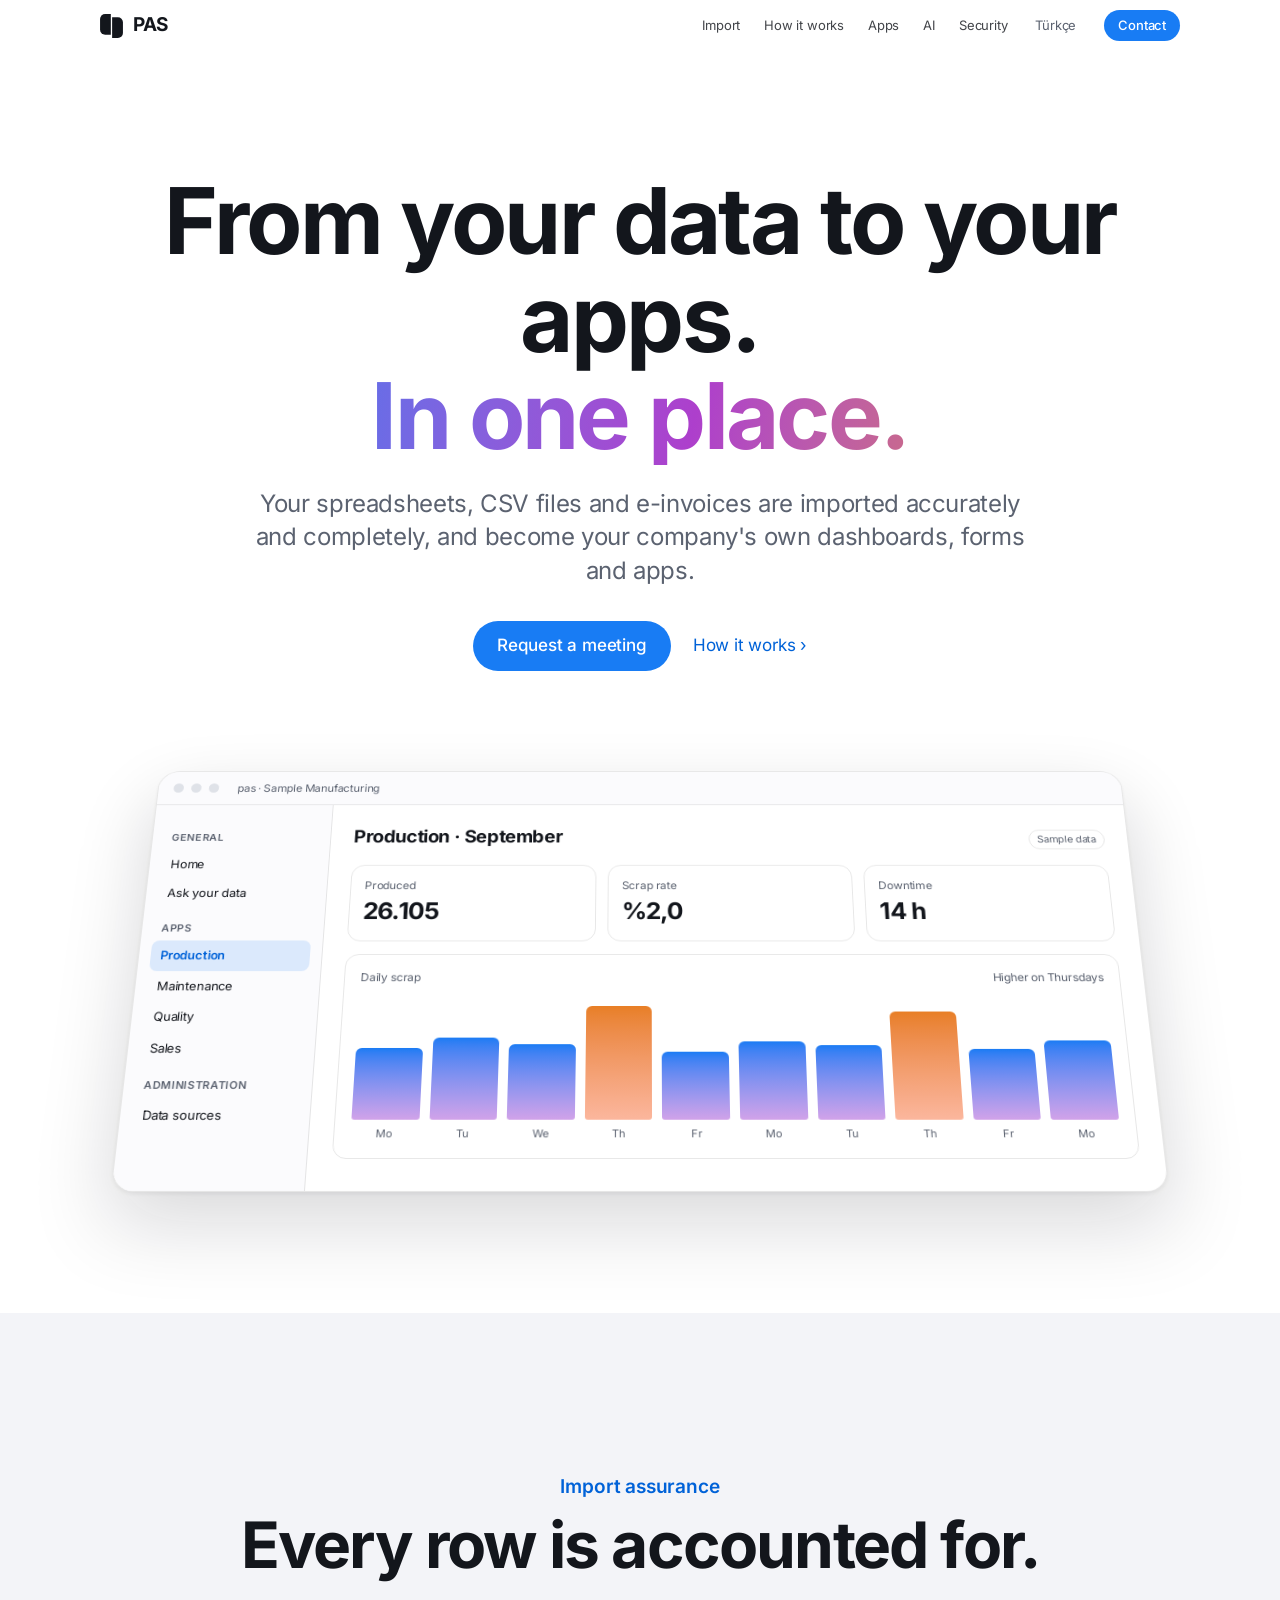
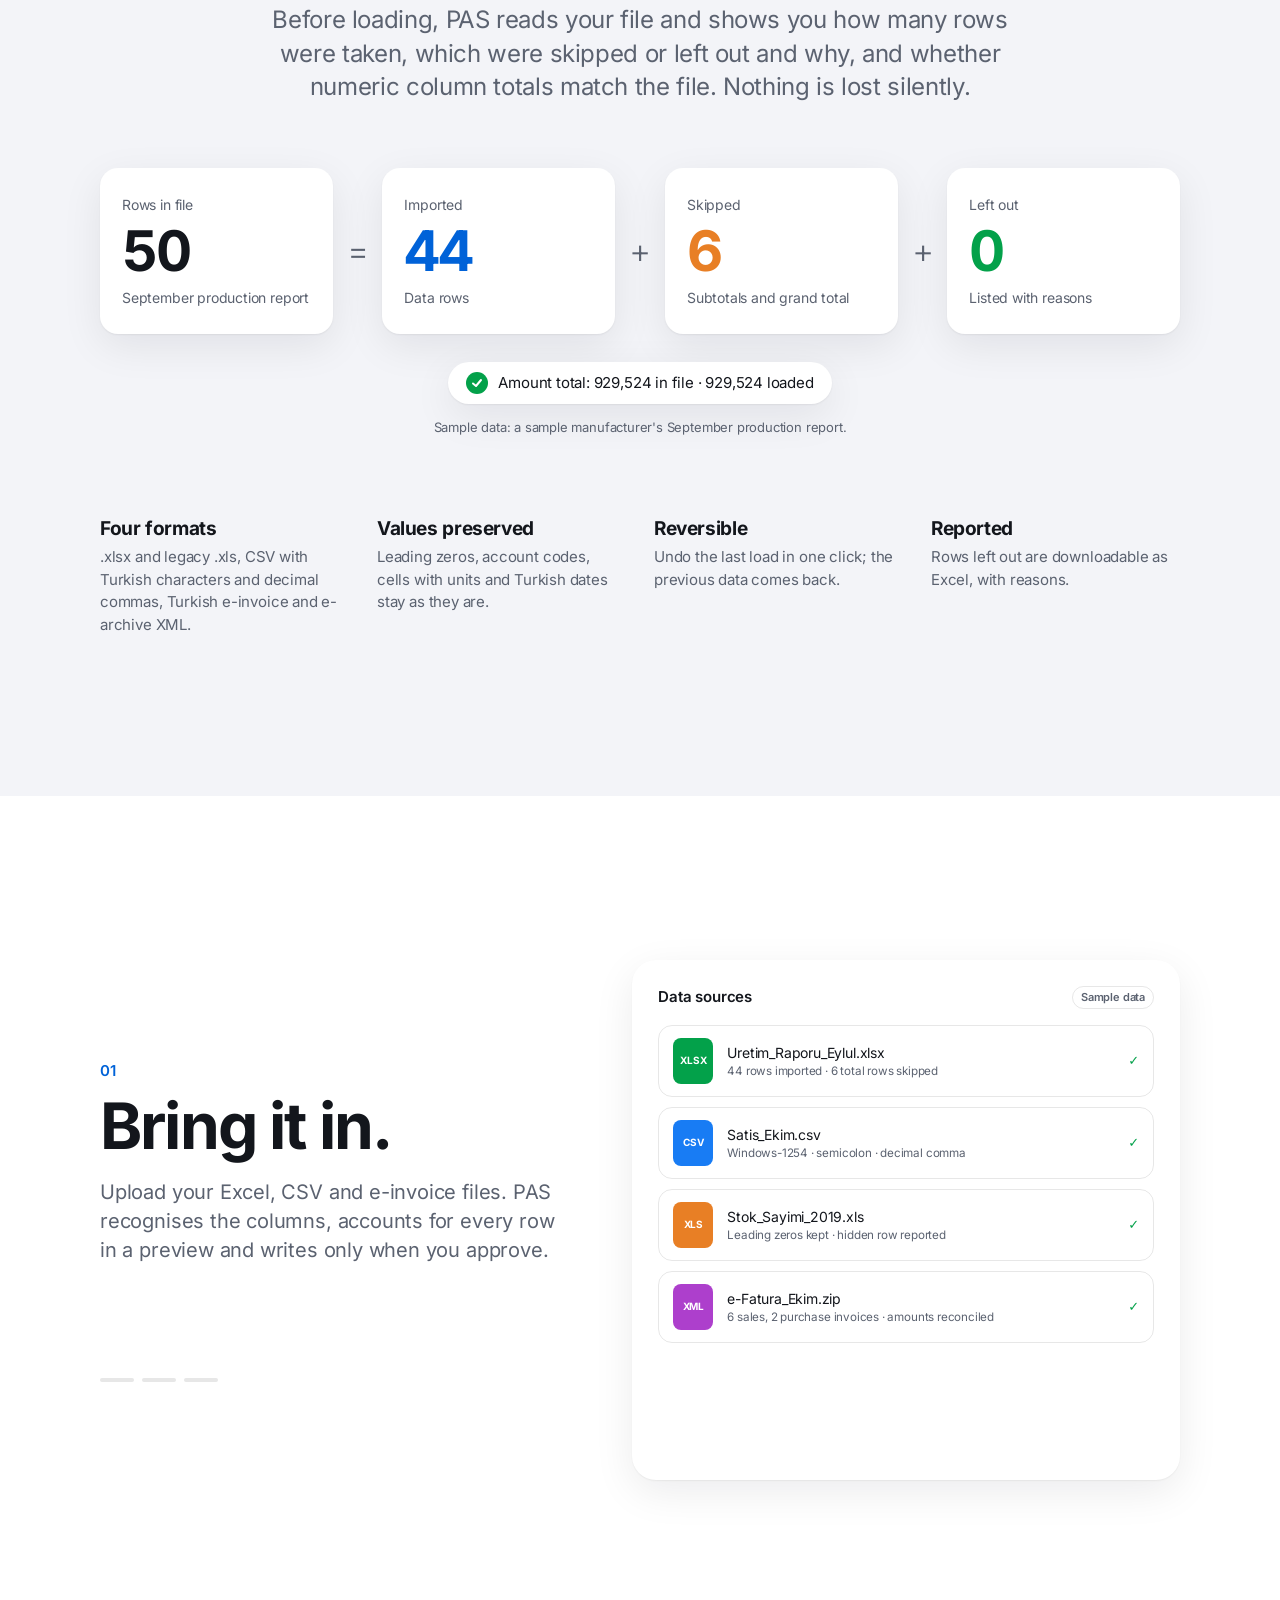
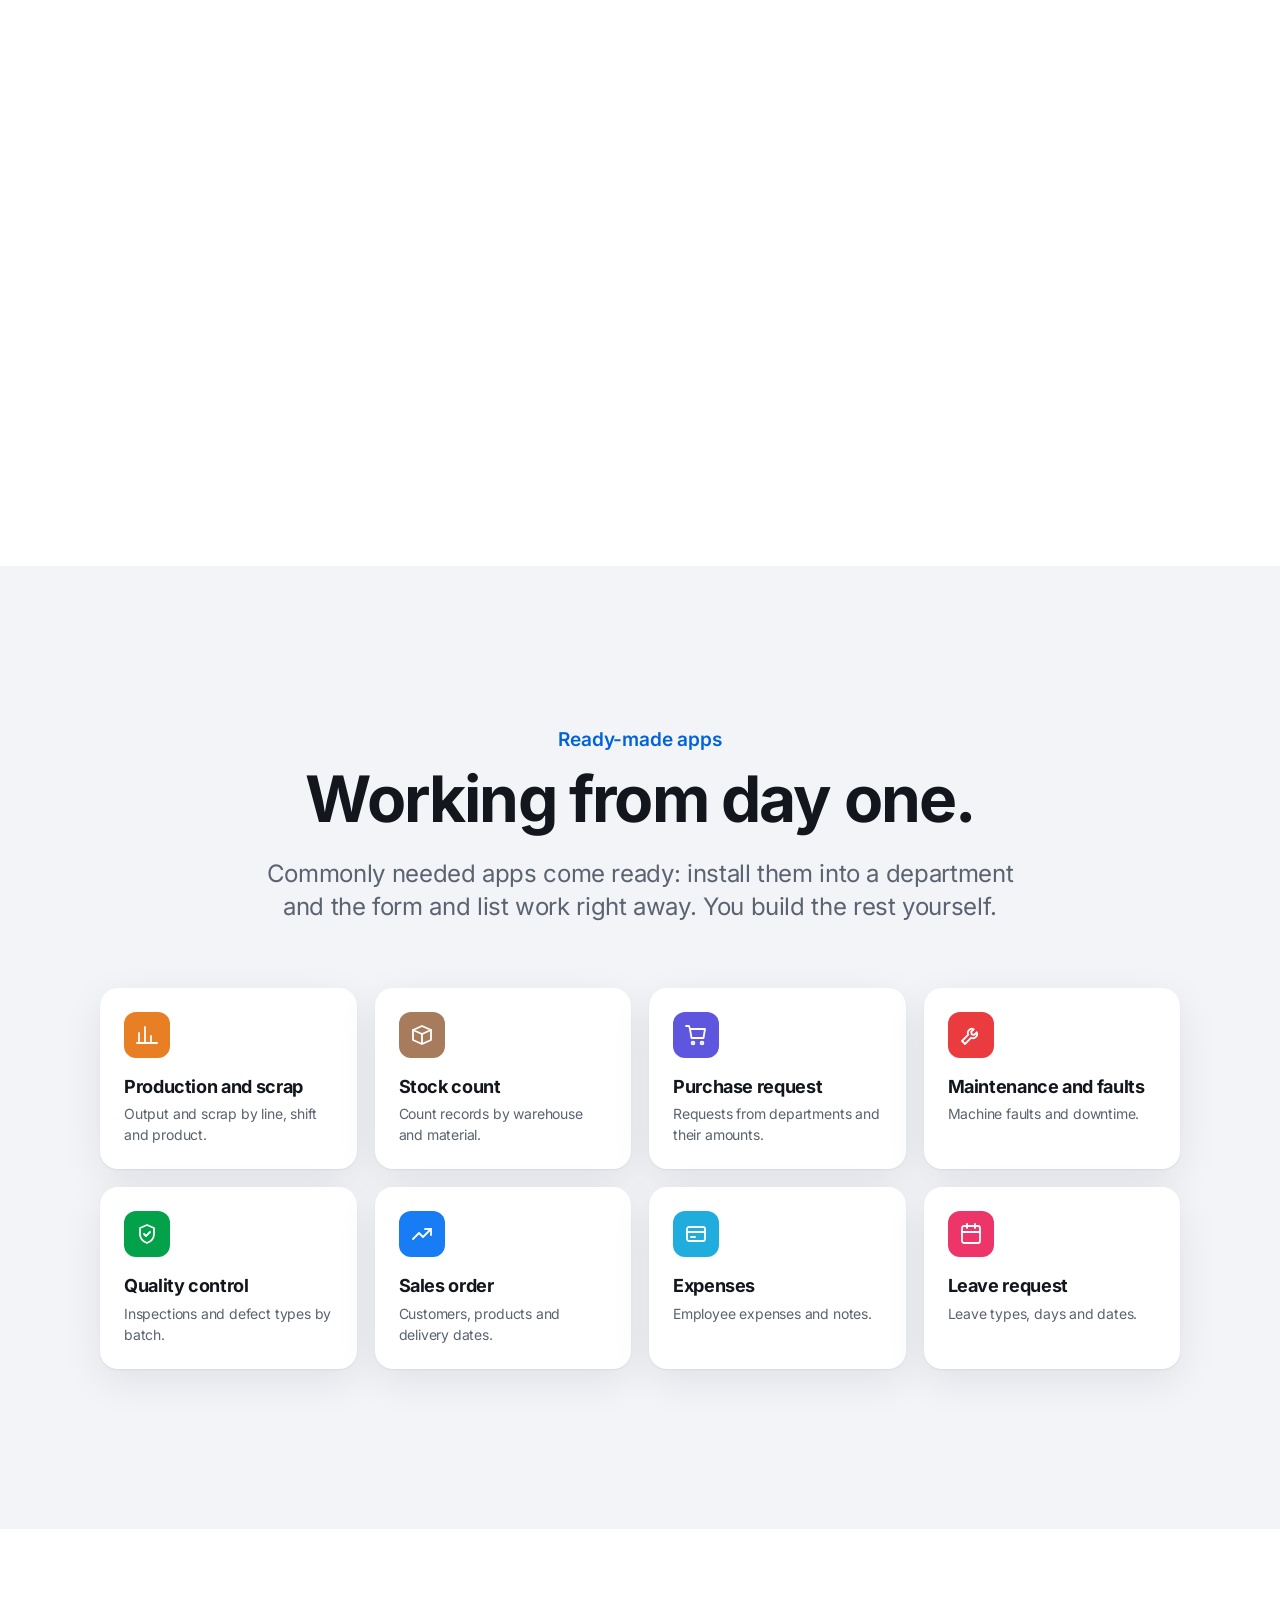
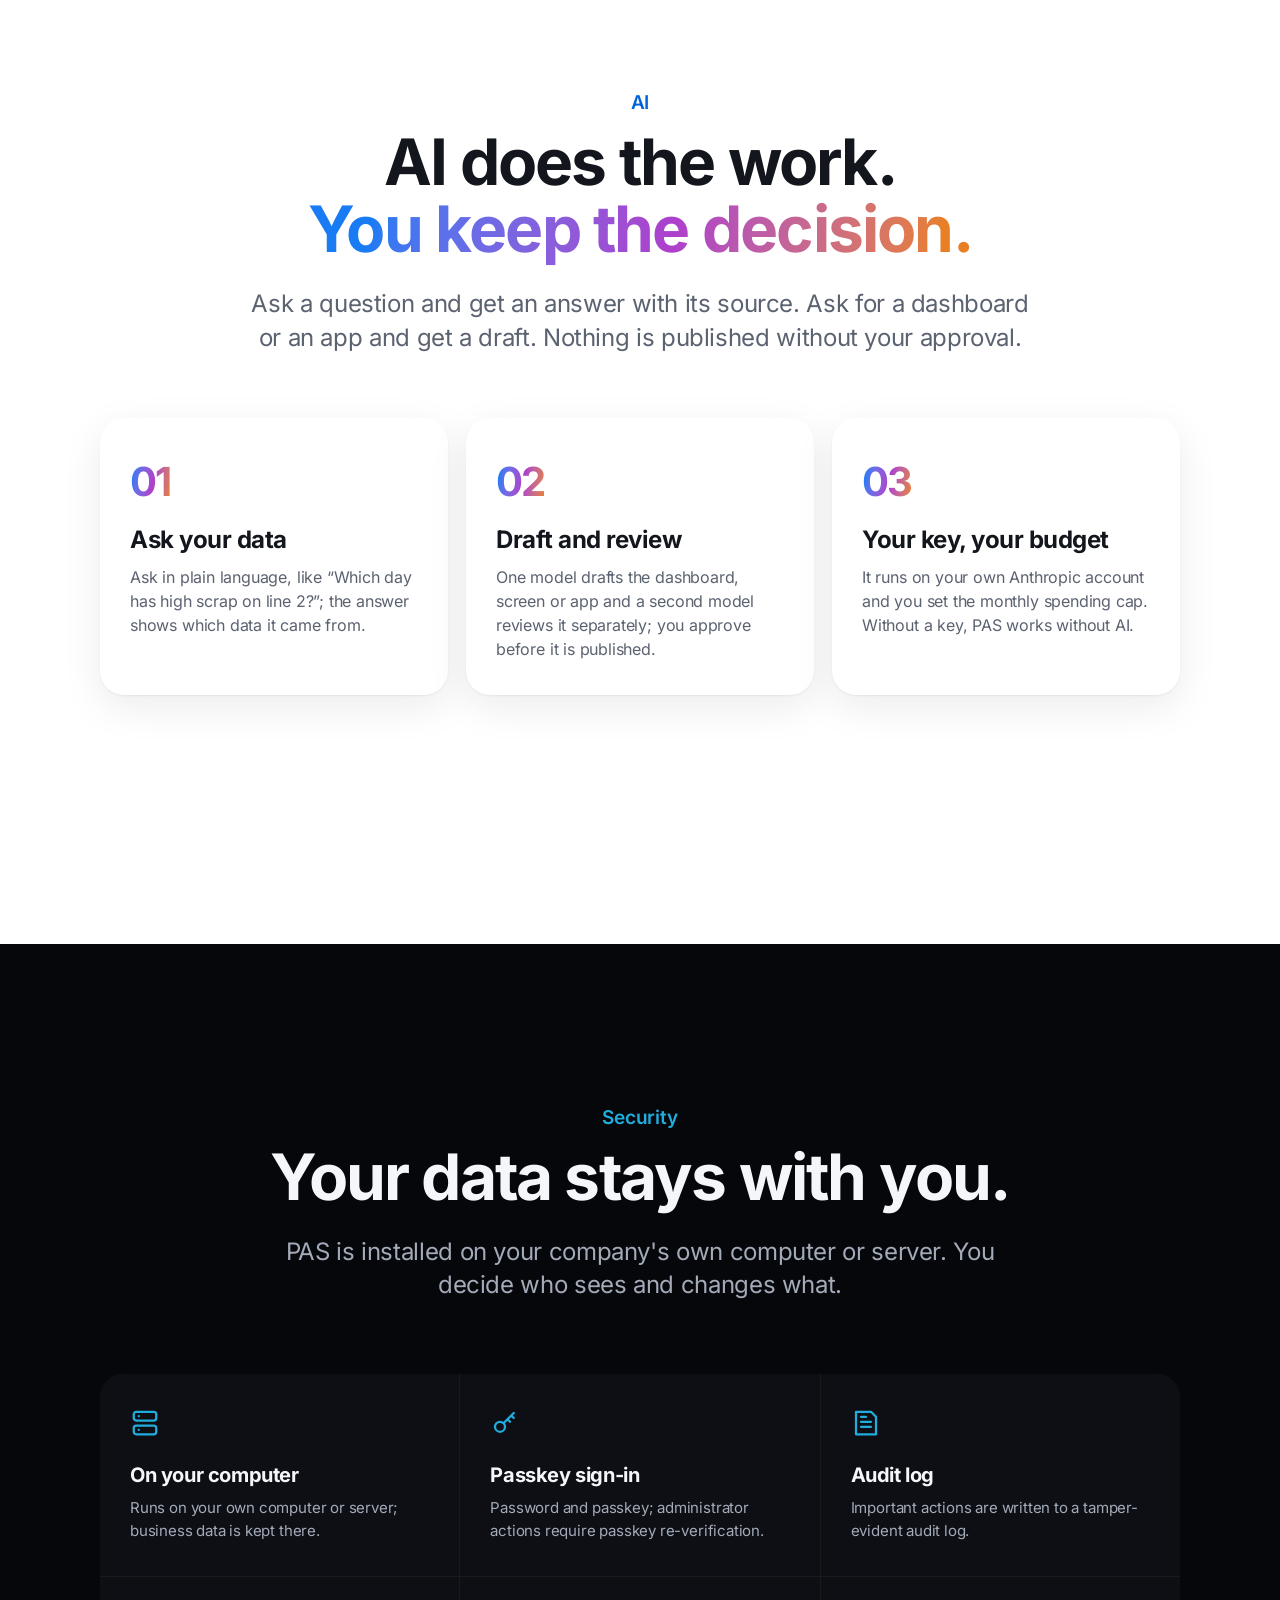
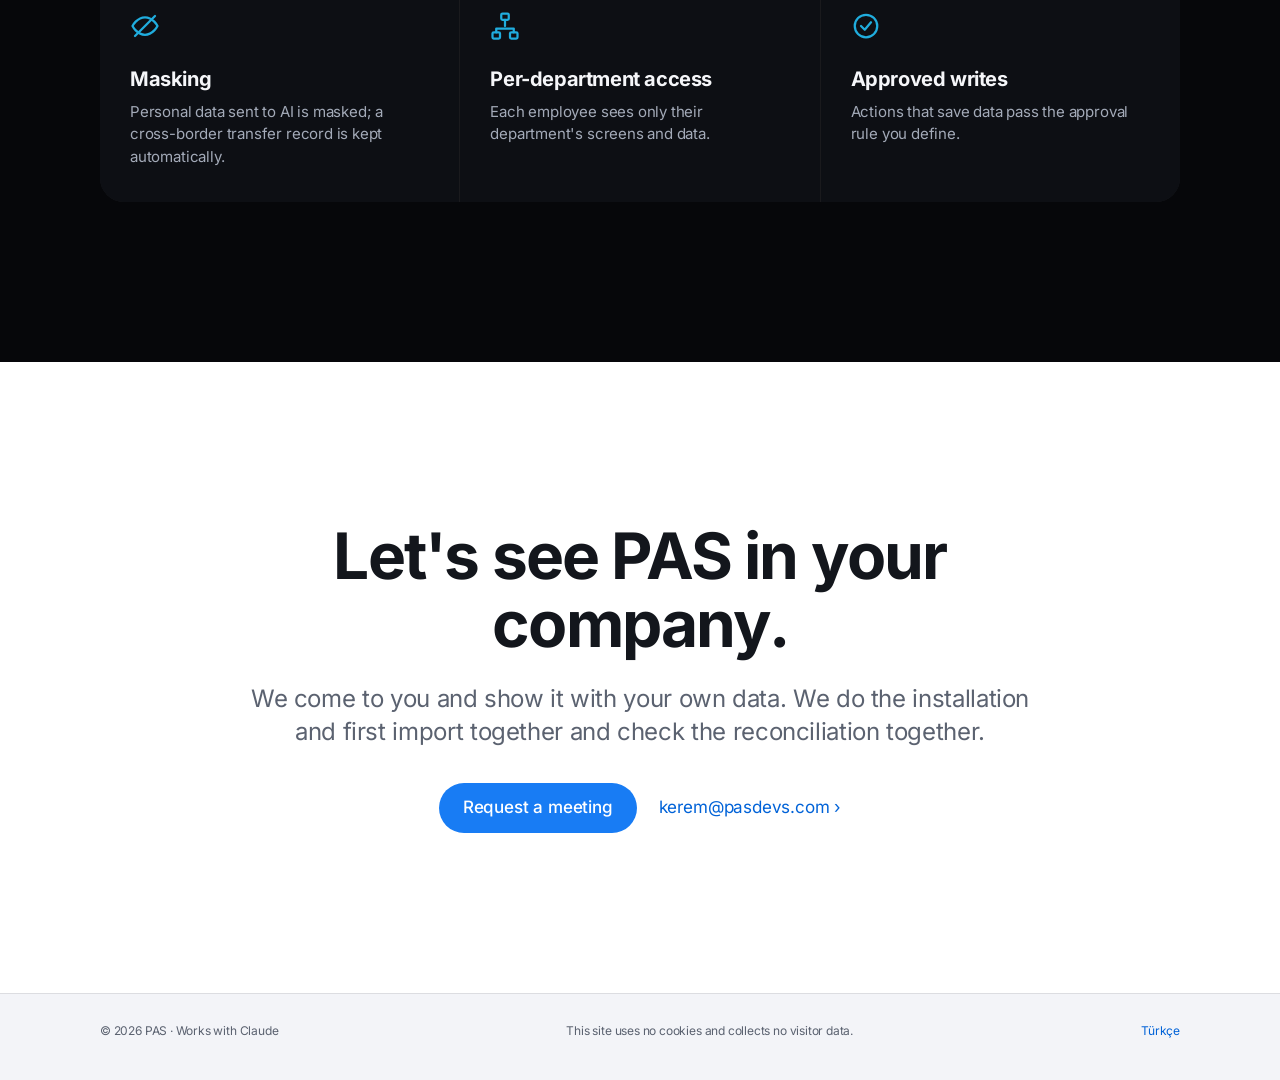
==== commit 17fc2489: "PAS işareti: üst çubuk, favicon (açık/koyu), apple-touch-icon ve paylaşım görseli Co-Authored-By: Cl" ====
--- a/en/index.html
+++ b/en/index.html
@@ -13,8 +13,14 @@
 <meta property="og:title" content="PAS — From your data to your apps">
 <meta property="og:description" content="PAS imports your company's Excel, CSV and e-invoice data accurately and completely, and turns it into dashboards, forms and apps. It runs on your own computer or server.">
 <meta property="og:url" content="https://pasdevs.com/en/">
+<meta property="og:image" content="https://pasdevs.com/assets/og.png">
+<meta property="og:image:width" content="1200">
+<meta property="og:image:height" content="630">
+<meta name="twitter:card" content="summary_large_image">
 <meta name="theme-color" content="#ffffff">
 <link rel="icon" href="../assets/simge.svg" type="image/svg+xml">
+<link rel="icon" href="../assets/simge-32.png" sizes="32x32" type="image/png">
+<link rel="apple-touch-icon" href="../assets/apple-touch-icon.png">
 <link rel="preload" href="../assets/fonts/inter-latin-wght-normal.woff2" as="font" type="font/woff2" crossorigin>
 <link rel="stylesheet" href="../assets/site.css">
 <script src="../assets/site.js" defer></script>
@@ -25,7 +31,7 @@
 <header class="ust">
   <div class="kap">
     <a class="logo" href="/en/" aria-label="PAS">
-      <svg viewBox="0 0 32 32" aria-hidden="true"><rect width="32" height="32" rx="9" fill="url(#lg)"/><path d="M10 23V9h7a5 5 0 0 1 0 10h-7" fill="none" stroke="#fff" stroke-width="3" stroke-linecap="round" stroke-linejoin="round"/><defs><linearGradient id="lg" x1="0" y1="0" x2="32" y2="32"><stop offset="0" stop-color="oklch(0.6 0.2 257)"/><stop offset="1" stop-color="oklch(0.58 0.22 318)"/></linearGradient></defs></svg>
+      <svg viewBox="31 20 450 472" aria-hidden="true"><path d="M243 20H131A100 100 0 0 0 31 120v210a100 100 0 0 0 100 100h112z"/><path d="M268 82h113a100 100 0 0 1 100 100v210a100 100 0 0 1-100 100H268z"/></svg>
       PAS
     </a>
     <nav aria-label="Main menu">
--- a/assets/site.css
+++ b/assets/site.css
@@ -131,8 +131,9 @@
   text-decoration: none;
 }
 .logo svg {
-  width: 26px;
-  height: 26px;
+  width: 23px;
+  height: 24px;
+  fill: currentColor;
 }
 .ust nav {
   display: flex;
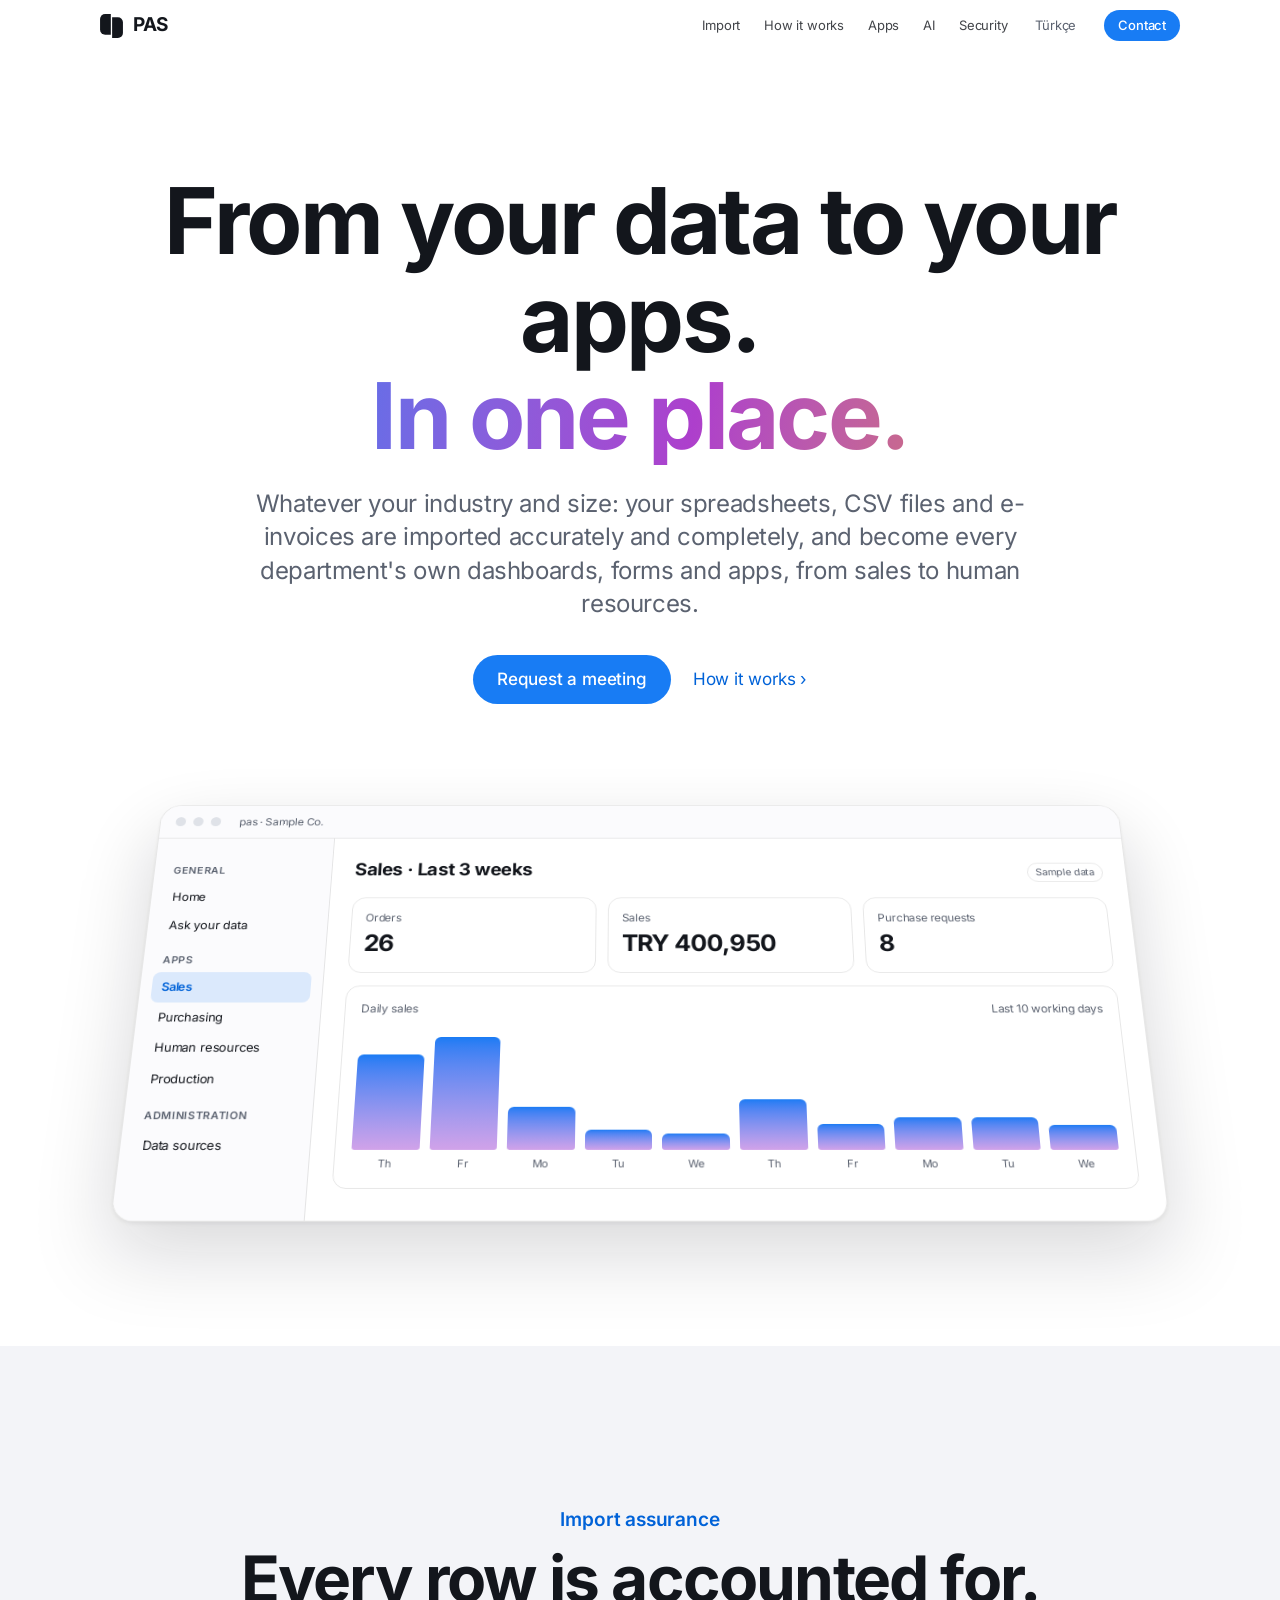
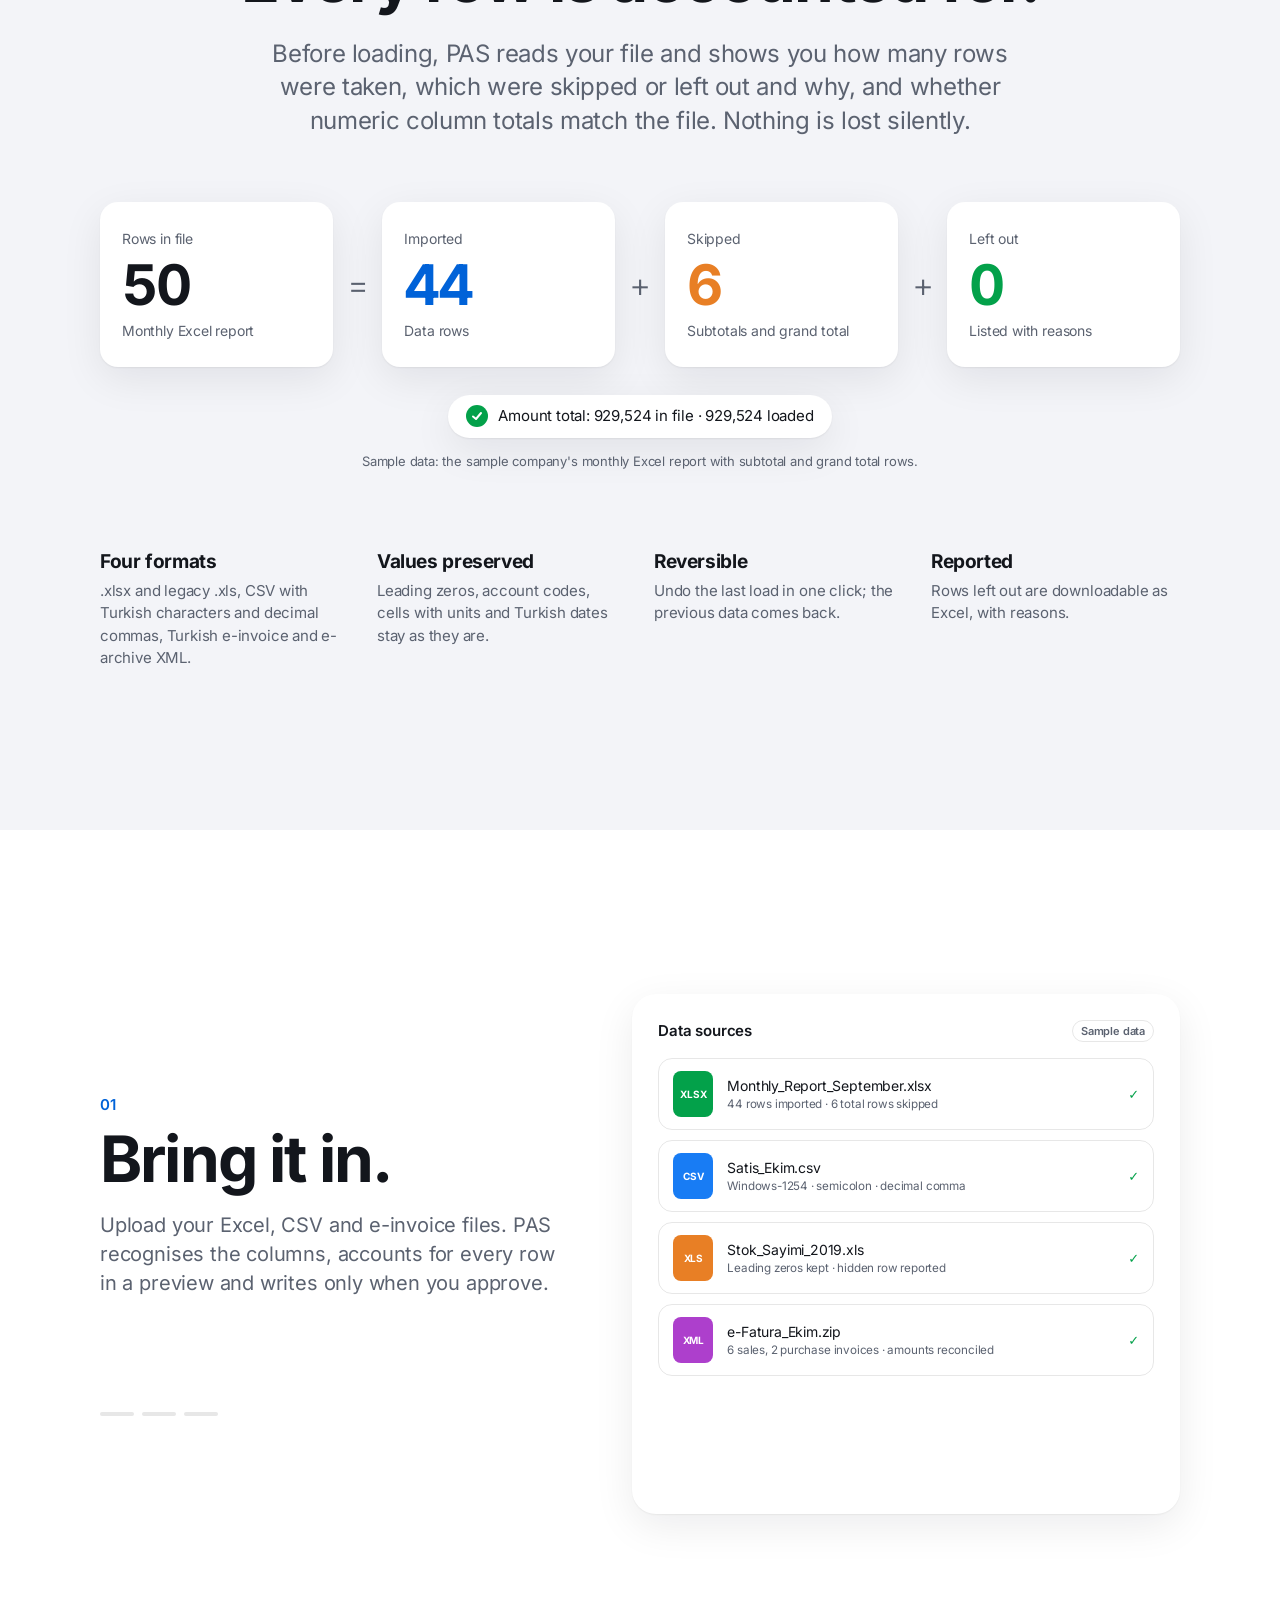
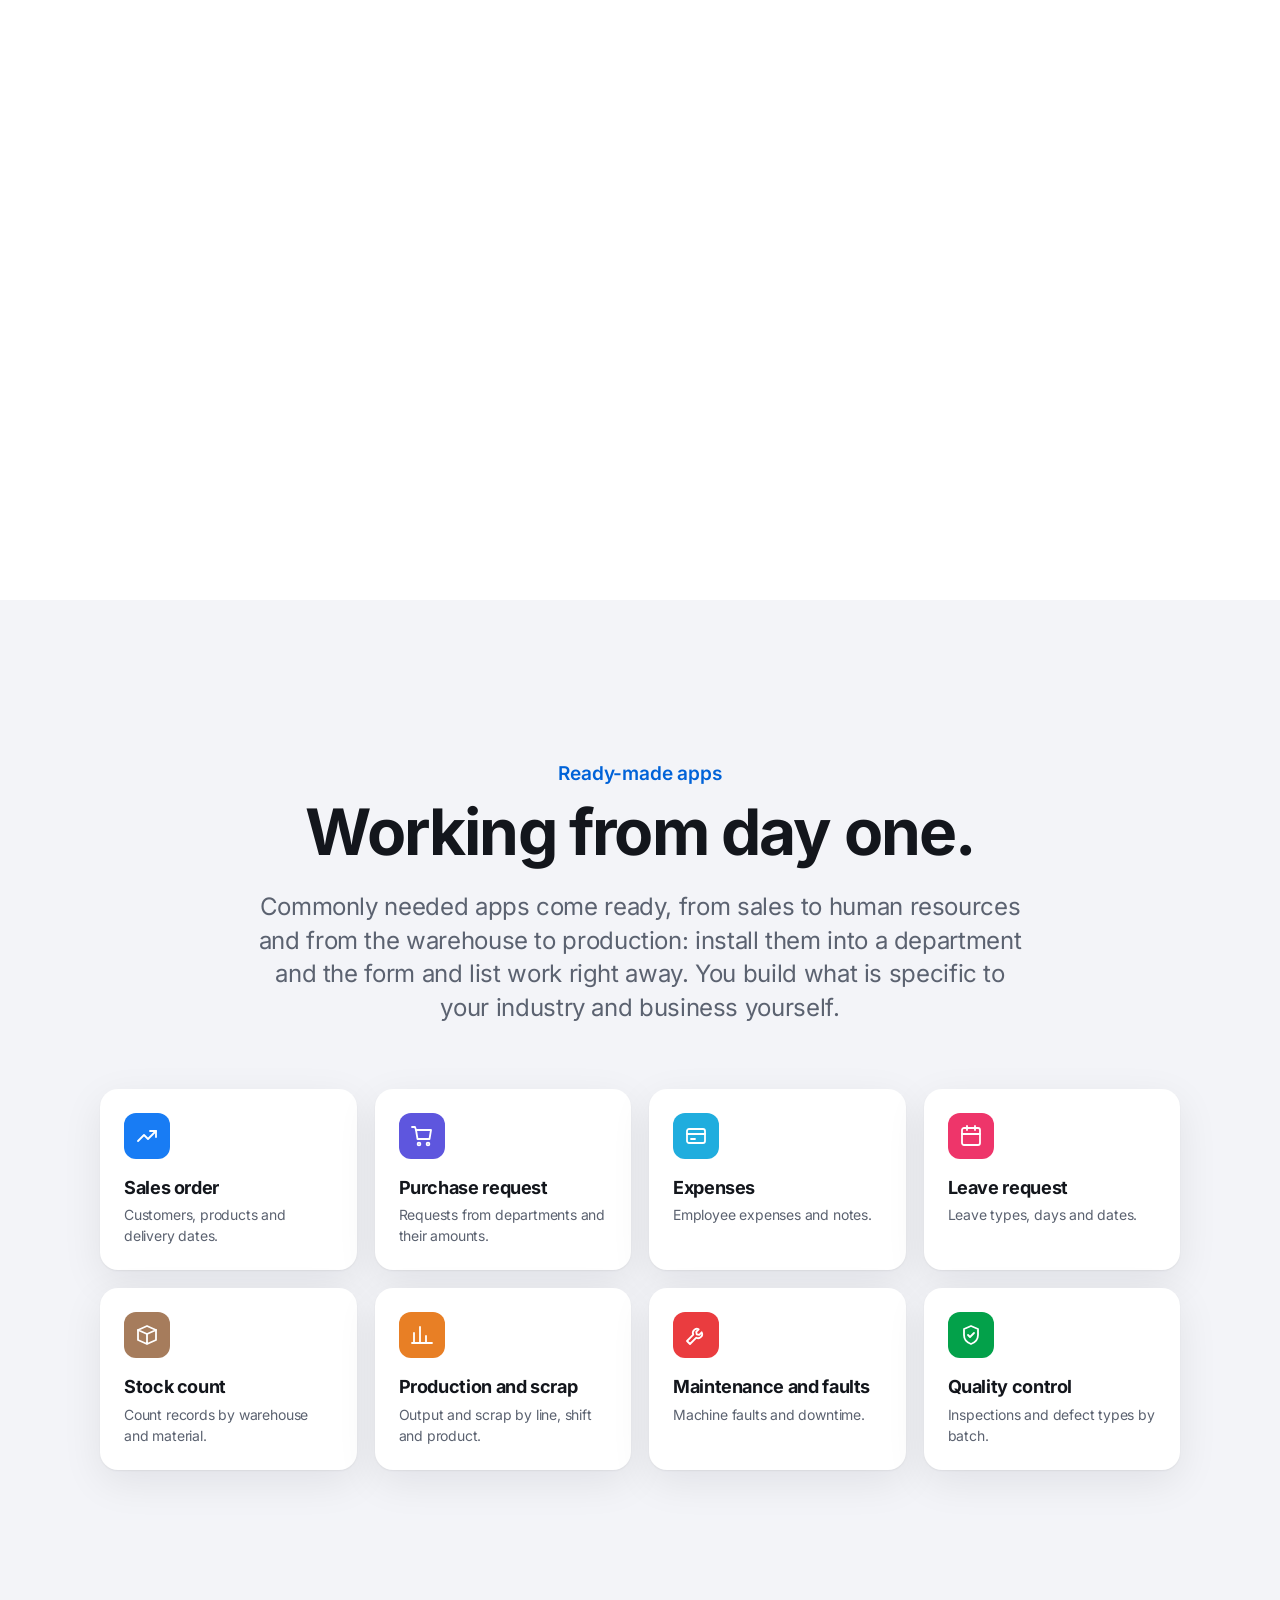
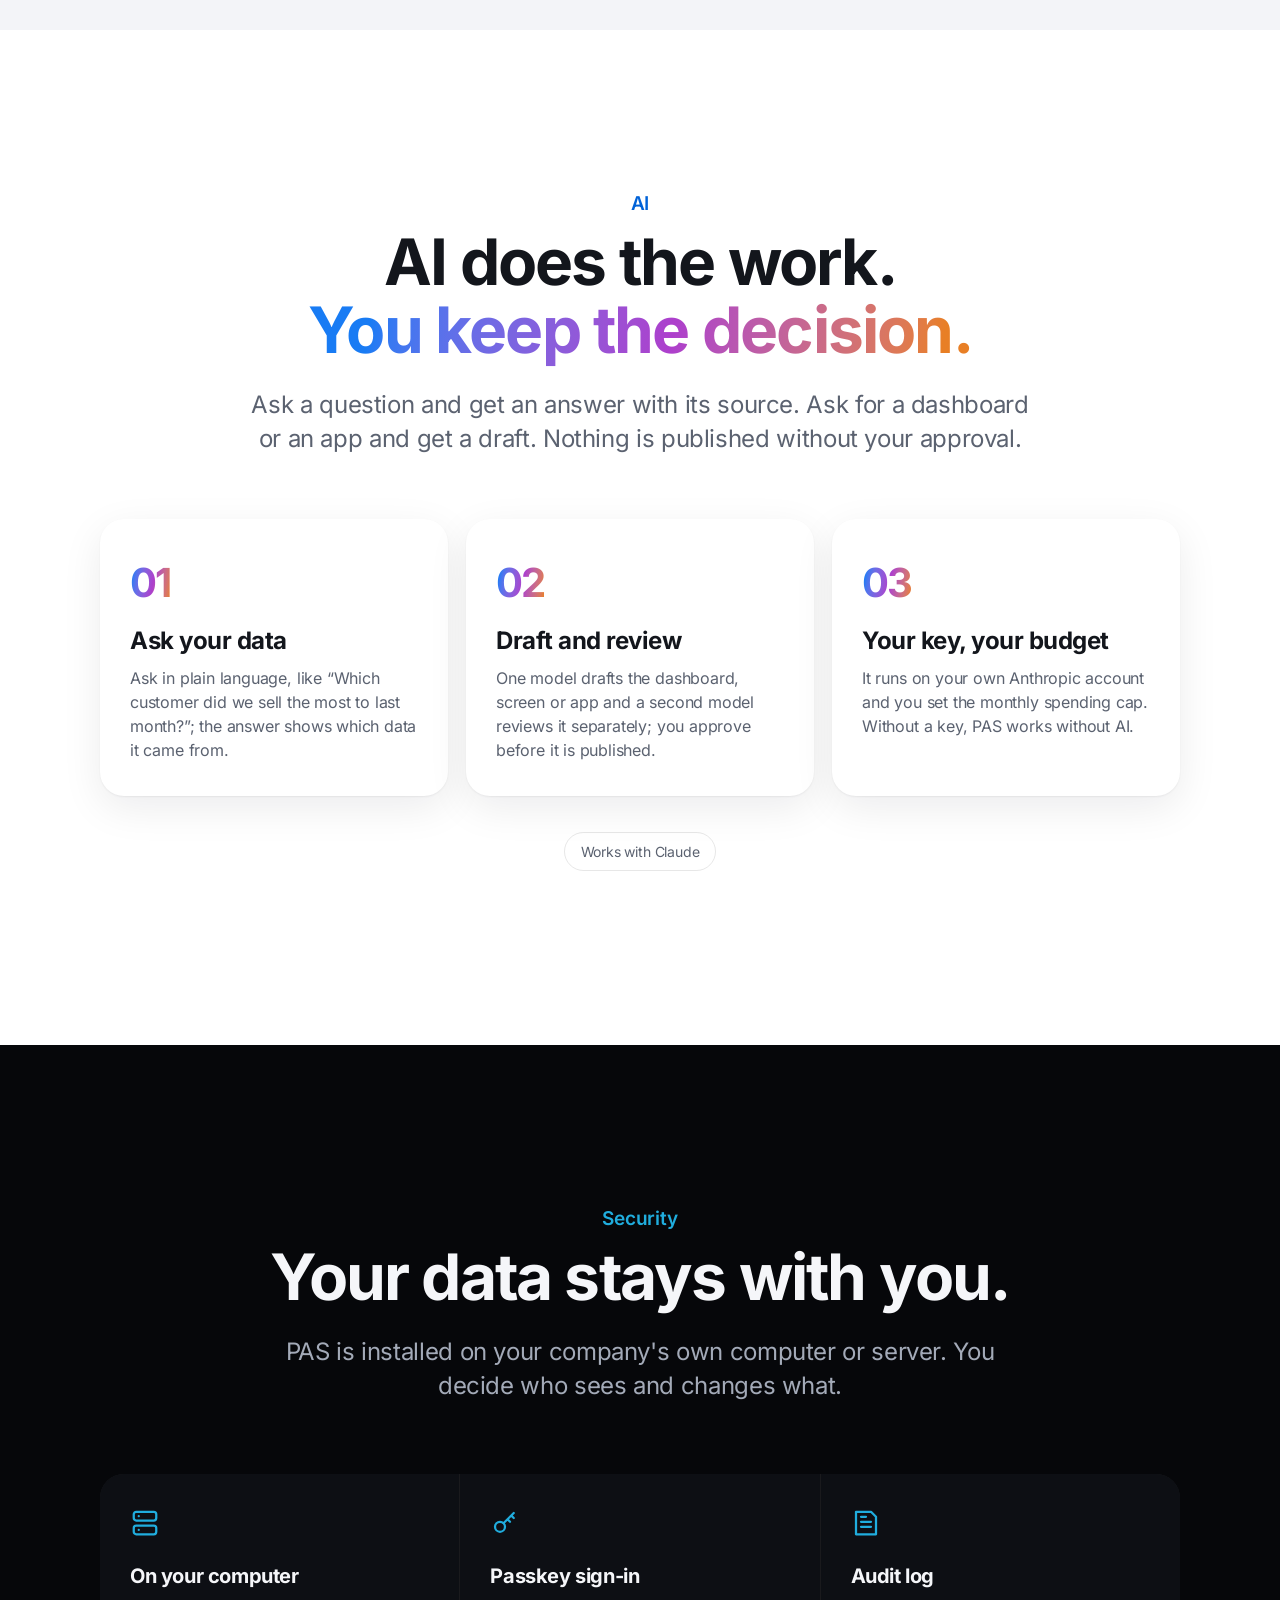
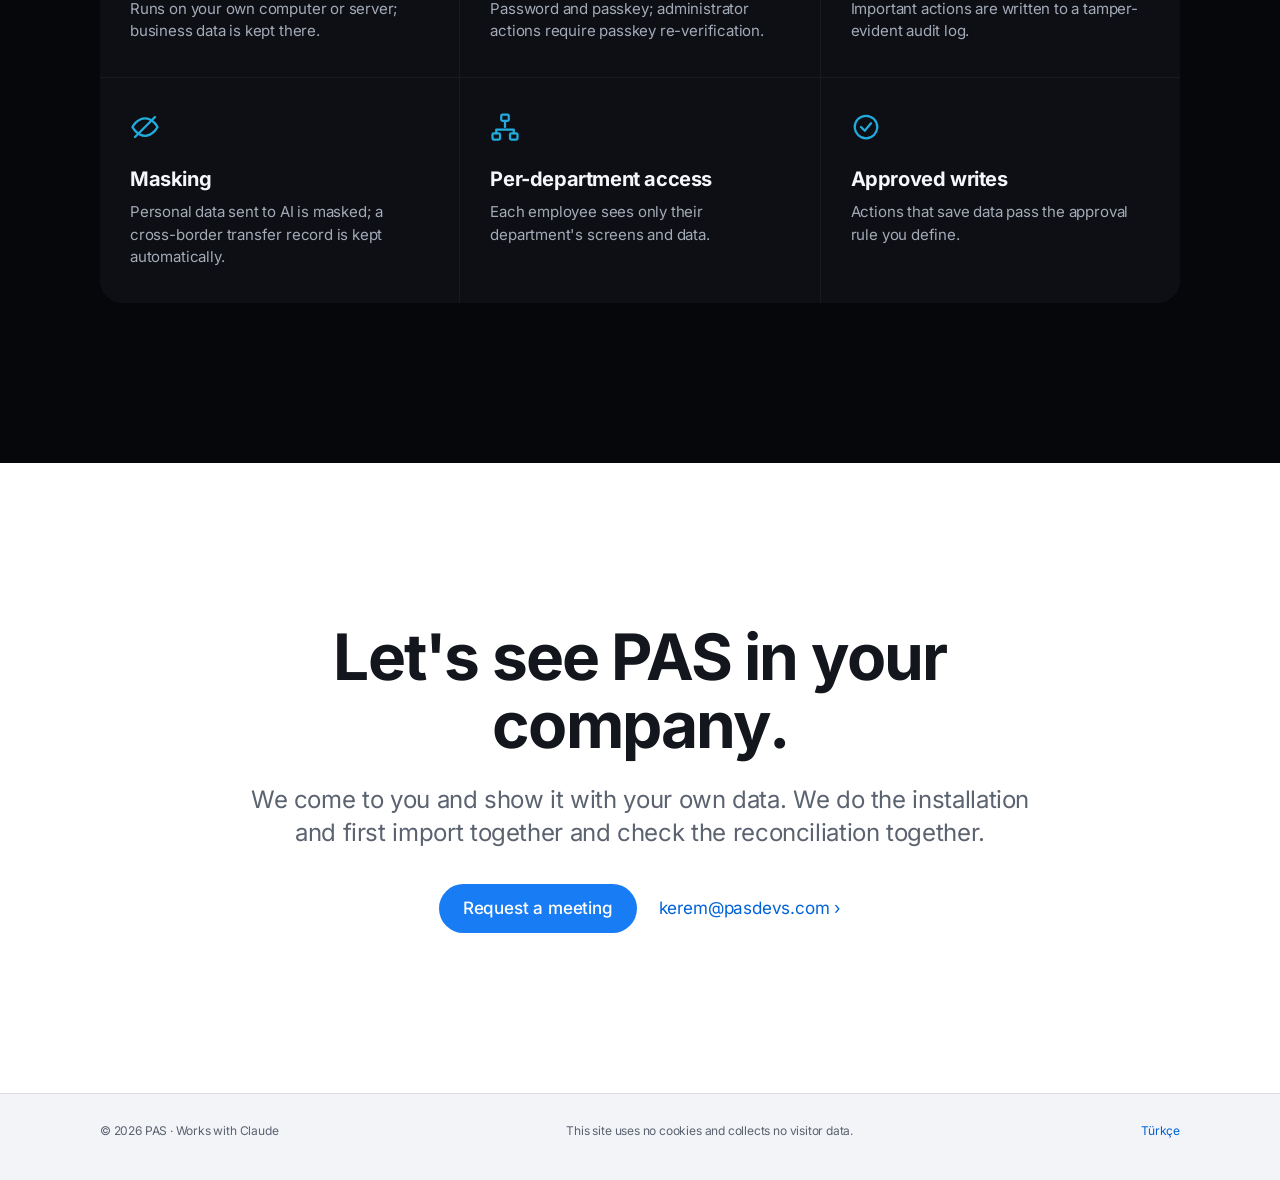
==== commit c16eb8ff: "Sektörden ve ölçekten bağımsız anlatım: açılış panosu satış, örnekler birimlere yayıldı Açılıştaki p" ====
--- a/en/index.html
+++ b/en/index.html
@@ -4,14 +4,14 @@
 <meta charset="utf-8">
 <meta name="viewport" content="width=device-width, initial-scale=1">
 <title>PAS — From your data to your apps</title>
-<meta name="description" content="PAS imports your company's Excel, CSV and e-invoice data accurately and completely, and turns it into dashboards, forms and apps. It runs on your own computer or server.">
+<meta name="description" content="PAS imports the Excel, CSV and e-invoice data of companies in any industry and of any size accurately and completely, and turns it into each department's own dashboards, forms and apps. It runs on your own computer or server.">
 <link rel="canonical" href="https://pasdevs.com/en/">
 <link rel="alternate" hreflang="tr" href="https://pasdevs.com/">
 <link rel="alternate" hreflang="en" href="https://pasdevs.com/en/">
 <link rel="alternate" hreflang="x-default" href="https://pasdevs.com/">
 <meta property="og:type" content="website">
 <meta property="og:title" content="PAS — From your data to your apps">
-<meta property="og:description" content="PAS imports your company's Excel, CSV and e-invoice data accurately and completely, and turns it into dashboards, forms and apps. It runs on your own computer or server.">
+<meta property="og:description" content="PAS imports the Excel, CSV and e-invoice data of companies in any industry and of any size accurately and completely, and turns it into each department's own dashboards, forms and apps. It runs on your own computer or server.">
 <meta property="og:url" content="https://pasdevs.com/en/">
 <meta property="og:image" content="https://pasdevs.com/assets/og.png">
 <meta property="og:image:width" content="1200">
@@ -52,7 +52,7 @@
 <section class="acilis">
   <div class="kap">
     <h1 class="belir"><span class="satir">From your data to your apps.</span><span class="satir renkli">In one place.</span></h1>
-    <p class="giris belir" style="--i:2">Your spreadsheets, CSV files and e-invoices are imported accurately and completely, and become your company's own dashboards, forms and apps.</p>
+    <p class="giris belir" style="--i:2">Whatever your industry and size: your spreadsheets, CSV files and e-invoices are imported accurately and completely, and become every department's own dashboards, forms and apps, from sales to human resources.</p>
     <div class="dugmeler belir" style="--i:3">
       <a class="dugme" href="mailto:kerem@pasdevs.com">Request a meeting</a>
       <a class="bag" href="#nasil">How it works</a>
@@ -60,42 +60,42 @@
   </div>
   <div class="sahne" aria-hidden="true">
     <div class="pencere">
-      <div class="pencere-ust"><i></i><i></i><i></i><span>pas · Sample Manufacturing</span></div>
+      <div class="pencere-ust"><i></i><i></i><i></i><span>pas · Sample Co.</span></div>
       <div class="pencere-govde">
         <div class="yan">
           <b>General</b>
           <a>Home</a>
           <a>Ask your data</a>
           <b>Apps</b>
-          <a class="secili">Production</a>
-          <a>Maintenance</a>
-          <a>Quality</a>
-          <a>Sales</a>
+          <a class="secili">Sales</a>
+          <a>Purchasing</a>
+          <a>Human resources</a>
+          <a>Production</a>
           <b>Administration</b>
           <a>Data sources</a>
         </div>
         <div class="ana">
-          <div class="ana-baslik"><strong>Production · September</strong><span class="etiket">Sample data</span></div>
+          <div class="ana-baslik"><strong>Sales · Last 3 weeks</strong><span class="etiket">Sample data</span></div>
           <div class="kpi">
-            <div><small>Produced</small><strong>26.105</strong></div>
-            <div><small>Scrap rate</small><strong>%2,0</strong></div>
-            <div><small>Downtime</small><strong>14 h</strong></div>
+            <div><small>Orders</small><strong>26</strong></div>
+            <div><small>Sales</small><strong>TRY 400,950</strong></div>
+            <div><small>Purchase requests</small><strong>8</strong></div>
           </div>
           <div class="grafik">
-            <div class="grafik-baslik"><span>Daily scrap</span><span>Higher on Thursdays</span></div>
+            <div class="grafik-baslik"><span>Daily sales</span><span>Last 10 working days</span></div>
             <div class="cubuklar">
-              <span class="cubuk" style="--h:58;--i:0"></span>
-              <span class="cubuk" style="--h:66;--i:1"></span>
-              <span class="cubuk" style="--h:61;--i:2"></span>
-              <span class="cubuk uyari" style="--h:92;--i:3"></span>
-              <span class="cubuk" style="--h:55;--i:4"></span>
-              <span class="cubuk" style="--h:63;--i:5"></span>
-              <span class="cubuk" style="--h:60;--i:6"></span>
-              <span class="cubuk uyari" style="--h:88;--i:7"></span>
-              <span class="cubuk" style="--h:57;--i:8"></span>
-              <span class="cubuk" style="--h:64;--i:9"></span>
+              <span class="cubuk" style="--h:78;--i:0"></span>
+              <span class="cubuk" style="--h:92;--i:1"></span>
+              <span class="cubuk" style="--h:35;--i:2"></span>
+              <span class="cubuk" style="--h:16;--i:3"></span>
+              <span class="cubuk" style="--h:13;--i:4"></span>
+              <span class="cubuk" style="--h:41;--i:5"></span>
+              <span class="cubuk" style="--h:21;--i:6"></span>
+              <span class="cubuk" style="--h:26;--i:7"></span>
+              <span class="cubuk" style="--h:26;--i:8"></span>
+              <span class="cubuk" style="--h:20;--i:9"></span>
             </div>
-            <div class="gunler"><span>Mo</span><span>Tu</span><span>We</span><span>Th</span><span>Fr</span><span>Mo</span><span>Tu</span><span>Th</span><span>Fr</span><span>Mo</span></div>
+            <div class="gunler"><span>Th</span><span>Fr</span><span>Mo</span><span>Tu</span><span>We</span><span>Th</span><span>Fr</span><span>Mo</span><span>Tu</span><span>We</span></div>
           </div>
         </div>
       </div>
@@ -110,7 +110,7 @@
     <h2 class="belir" style="--i:1">Every row is accounted for.</h2>
     <p class="giris belir" style="--i:2">Before loading, PAS reads your file and shows you how many rows were taken, which were skipped or left out and why, and whether numeric column totals match the file. Nothing is lost silently.</p>
     <div class="denklem" data-gozle>
-      <div class="kutu belir" style="--i:0"><small>Rows in file</small><strong data-say="50">0</strong><p>September production report</p></div>
+      <div class="kutu belir" style="--i:0"><small>Rows in file</small><strong data-say="50">0</strong><p>Monthly Excel report</p></div>
       <span class="isaret belir" style="--i:1">=</span>
       <div class="kutu mavi belir" style="--i:2"><small>Imported</small><strong data-say="44">0</strong><p>Data rows</p></div>
       <span class="isaret belir" style="--i:3">+</span>
@@ -120,7 +120,7 @@
     </div>
     <div class="belir" style="--i:7">
       <p class="mutabakat"><span class="tik"><svg width="12" height="12" viewBox="0 0 12 12" aria-hidden="true"><path d="M2 6.5 5 9l5-6" fill="none" stroke="#fff" stroke-width="2" stroke-linecap="round" stroke-linejoin="round"/></svg></span>Amount total: 929,524 in file · 929,524 loaded</p>
-      <p class="dipnot">Sample data: a sample manufacturer's September production report.</p>
+      <p class="dipnot">Sample data: the sample company's monthly Excel report with subtotal and grand total rows.</p>
     </div>
     <div class="ozellikler">
       <div class="belir" style="--i:0"><h3>Four formats</h3><p>.xlsx and legacy .xls, CSV with Turkish characters and decimal commas, Turkish e-invoice and e-archive XML.</p></div>
@@ -146,7 +146,7 @@
       <div class="panel etkin">
         <div class="panel-baslik"><span>Data sources</span><span class="etiket">Sample data</span></div>
         <div class="dosyalar">
-          <div class="dosya"><span class="tur" style="background:oklch(0.62 0.17 150)">XLSX</span><div>Uretim_Raporu_Eylul.xlsx<small>44 rows imported · 6 total rows skipped</small></div><span class="durum">✓</span></div>
+          <div class="dosya"><span class="tur" style="background:oklch(0.62 0.17 150)">XLSX</span><div>Monthly_Report_September.xlsx<small>44 rows imported · 6 total rows skipped</small></div><span class="durum">✓</span></div>
           <div class="dosya"><span class="tur" style="background:oklch(0.6 0.2 257)">CSV</span><div>Satis_Ekim.csv<small>Windows-1254 · semicolon · decimal comma</small></div><span class="durum">✓</span></div>
           <div class="dosya"><span class="tur" style="background:oklch(0.7 0.16 55)">XLS</span><div>Stok_Sayimi_2019.xls<small>Leading zeros kept · hidden row reported</small></div><span class="durum">✓</span></div>
           <div class="dosya"><span class="tur" style="background:oklch(0.58 0.22 318)">XML</span><div>e-Fatura_Ekim.zip<small>6 sales, 2 purchase invoices · amounts reconciled</small></div><span class="durum">✓</span></div>
@@ -155,18 +155,18 @@
       <div class="panel">
         <div class="panel-baslik"><span>Apps</span></div>
         <div class="magaza-mini">
-          <div><span class="simge" style="background:oklch(0.7 0.16 55)"><svg viewBox="0 0 24 24" fill="none" stroke="currentColor" stroke-width="1.8" stroke-linecap="round" stroke-linejoin="round" aria-hidden="true"><path d="M4 20V10M10 20V4M16 20v-7M22 20H2"/></svg></span><b>Production and scrap</b><small>Production</small><br><span class="kur">Installed</span></div>
-          <div><span class="simge" style="background:oklch(0.62 0.21 25)"><svg viewBox="0 0 24 24" fill="none" stroke="currentColor" stroke-width="1.8" stroke-linecap="round" stroke-linejoin="round" aria-hidden="true"><path d="M14.7 6.3a4 4 0 0 0-5.4 5.4L3 18l3 3 6.3-6.3a4 4 0 0 0 5.4-5.4l-2.5 2.5-2.5-.5-.5-2.5z"/></svg></span><b>Maintenance and faults</b><small>Maintenance</small><br><span class="kur">Install</span></div>
-          <div><span class="simge" style="background:oklch(0.62 0.17 150)"><svg viewBox="0 0 24 24" fill="none" stroke="currentColor" stroke-width="1.8" stroke-linecap="round" stroke-linejoin="round" aria-hidden="true"><path d="M12 3 5 6v6c0 4.5 3 7.5 7 9 4-1.5 7-4.5 7-9V6z"/><path d="m9 12 2 2 4-4"/></svg></span><b>Quality control</b><small>Quality</small><br><span class="kur">Install</span></div>
-          <div><span class="simge" style="background:linear-gradient(135deg,oklch(0.6 0.2 257),oklch(0.58 0.22 318))"><svg viewBox="0 0 24 24" fill="none" stroke="currentColor" stroke-width="1.8" stroke-linecap="round" stroke-linejoin="round" aria-hidden="true"><path d="m12 3 1.9 4.6L18.5 9l-4.6 1.9L12 15.5l-1.9-4.6L5.5 9l4.6-1.4z"/><path d="M19 15l.8 2 2 .8-2 .8-.8 2-.8-2-2-.8 2-.8z"/></svg></span><b>Downtime log form</b><small>Drafted from your description</small><br><span class="kur">Generate</span></div>
+          <div><span class="simge" style="background:oklch(0.6 0.2 257)"><svg viewBox="0 0 24 24" fill="none" stroke="currentColor" stroke-width="1.8" stroke-linecap="round" stroke-linejoin="round" aria-hidden="true"><path d="M3 17 9 11l4 4 8-8"/><path d="M15 7h6v6"/></svg></span><b>Sales order</b><small>Sales</small><br><span class="kur">Installed</span></div>
+          <div><span class="simge" style="background:oklch(0.7 0.13 228)"><svg viewBox="0 0 24 24" fill="none" stroke="currentColor" stroke-width="1.8" stroke-linecap="round" stroke-linejoin="round" aria-hidden="true"><rect x="3" y="5" width="18" height="14" rx="2"/><path d="M3 10h18M7 15h4"/></svg></span><b>Expenses</b><small>Finance</small><br><span class="kur">Install</span></div>
+          <div><span class="simge" style="background:oklch(0.63 0.22 10)"><svg viewBox="0 0 24 24" fill="none" stroke="currentColor" stroke-width="1.8" stroke-linecap="round" stroke-linejoin="round" aria-hidden="true"><rect x="3" y="4" width="18" height="17" rx="2"/><path d="M8 2v4M16 2v4M3 10h18"/></svg></span><b>Leave request</b><small>Human resources</small><br><span class="kur">Install</span></div>
+          <div><span class="simge" style="background:linear-gradient(135deg,oklch(0.6 0.2 257),oklch(0.58 0.22 318))"><svg viewBox="0 0 24 24" fill="none" stroke="currentColor" stroke-width="1.8" stroke-linecap="round" stroke-linejoin="round" aria-hidden="true"><path d="m12 3 1.9 4.6L18.5 9l-4.6 1.9L12 15.5l-1.9-4.6L5.5 9l4.6-1.4z"/><path d="M19 15l.8 2 2 .8-2 .8-.8 2-.8-2-2-.8 2-.8z"/></svg></span><b>Customer visit form</b><small>Drafted from your description</small><br><span class="kur">Generate</span></div>
         </div>
       </div>
       <div class="panel">
         <div class="panel-baslik"><span>Departments</span></div>
         <div class="birimler">
-          <div style="background:linear-gradient(160deg,oklch(0.7 0.16 55),oklch(0.62 0.18 40))"><b>Production</b><span>Scrap, downtime and work orders</span></div>
           <div style="background:linear-gradient(160deg,oklch(0.6 0.2 257),oklch(0.52 0.2 265))"><b>Sales</b><span>Orders and invoices</span></div>
           <div style="background:linear-gradient(160deg,oklch(0.62 0.17 150),oklch(0.55 0.15 165))"><b>Human resources</b><span>Leave and expenses</span></div>
+          <div style="background:linear-gradient(160deg,oklch(0.7 0.16 55),oklch(0.62 0.18 40))"><b>Production</b><span>Work orders and scrap</span></div>
         </div>
         <p class="dipnot">Each department sees only its own data.</p>
       </div>
@@ -179,16 +179,16 @@
   <div class="kap">
     <p class="ust-baslik belir">Ready-made apps</p>
     <h2 class="belir" style="--i:1">Working from day one.</h2>
-    <p class="giris belir" style="--i:2">Commonly needed apps come ready: install them into a department and the form and list work right away. You build the rest yourself.</p>
+    <p class="giris belir" style="--i:2">Commonly needed apps come ready, from sales to human resources and from the warehouse to production: install them into a department and the form and list work right away. You build what is specific to your industry and business yourself.</p>
     <div class="izgara">
-      <div class="uygulama belir" style="--i:0"><span class="simge" style="background:oklch(0.7 0.16 55)"><svg viewBox="0 0 24 24" fill="none" stroke="currentColor" stroke-width="1.8" stroke-linecap="round" stroke-linejoin="round" aria-hidden="true"><path d="M4 20V10M10 20V4M16 20v-7M22 20H2"/></svg></span><h3>Production and scrap</h3><p>Output and scrap by line, shift and product.</p></div>
-      <div class="uygulama belir" style="--i:1"><span class="simge" style="background:oklch(0.62 0.07 58)"><svg viewBox="0 0 24 24" fill="none" stroke="currentColor" stroke-width="1.8" stroke-linecap="round" stroke-linejoin="round" aria-hidden="true"><path d="m3 7 9-4 9 4-9 4-9-4Z"/><path d="M3 7v10l9 4 9-4V7M12 11v10"/></svg></span><h3>Stock count</h3><p>Count records by warehouse and material.</p></div>
-      <div class="uygulama belir" style="--i:2"><span class="simge" style="background:oklch(0.54 0.2 280)"><svg viewBox="0 0 24 24" fill="none" stroke="currentColor" stroke-width="1.8" stroke-linecap="round" stroke-linejoin="round" aria-hidden="true"><path d="M6 6h15l-1.5 9h-12z"/><path d="M6 6 5 3H2"/><circle cx="9" cy="20" r="1.4"/><circle cx="18" cy="20" r="1.4"/></svg></span><h3>Purchase request</h3><p>Requests from departments and their amounts.</p></div>
-      <div class="uygulama belir" style="--i:3"><span class="simge" style="background:oklch(0.62 0.21 25)"><svg viewBox="0 0 24 24" fill="none" stroke="currentColor" stroke-width="1.8" stroke-linecap="round" stroke-linejoin="round" aria-hidden="true"><path d="M14.7 6.3a4 4 0 0 0-5.4 5.4L3 18l3 3 6.3-6.3a4 4 0 0 0 5.4-5.4l-2.5 2.5-2.5-.5-.5-2.5z"/></svg></span><h3>Maintenance and faults</h3><p>Machine faults and downtime.</p></div>
-      <div class="uygulama belir" style="--i:4"><span class="simge" style="background:oklch(0.62 0.17 150)"><svg viewBox="0 0 24 24" fill="none" stroke="currentColor" stroke-width="1.8" stroke-linecap="round" stroke-linejoin="round" aria-hidden="true"><path d="M12 3 5 6v6c0 4.5 3 7.5 7 9 4-1.5 7-4.5 7-9V6z"/><path d="m9 12 2 2 4-4"/></svg></span><h3>Quality control</h3><p>Inspections and defect types by batch.</p></div>
-      <div class="uygulama belir" style="--i:5"><span class="simge" style="background:oklch(0.6 0.2 257)"><svg viewBox="0 0 24 24" fill="none" stroke="currentColor" stroke-width="1.8" stroke-linecap="round" stroke-linejoin="round" aria-hidden="true"><path d="M3 17 9 11l4 4 8-8"/><path d="M15 7h6v6"/></svg></span><h3>Sales order</h3><p>Customers, products and delivery dates.</p></div>
-      <div class="uygulama belir" style="--i:6"><span class="simge" style="background:oklch(0.7 0.13 228)"><svg viewBox="0 0 24 24" fill="none" stroke="currentColor" stroke-width="1.8" stroke-linecap="round" stroke-linejoin="round" aria-hidden="true"><rect x="3" y="5" width="18" height="14" rx="2"/><path d="M3 10h18M7 15h4"/></svg></span><h3>Expenses</h3><p>Employee expenses and notes.</p></div>
-      <div class="uygulama belir" style="--i:7"><span class="simge" style="background:oklch(0.63 0.22 10)"><svg viewBox="0 0 24 24" fill="none" stroke="currentColor" stroke-width="1.8" stroke-linecap="round" stroke-linejoin="round" aria-hidden="true"><rect x="3" y="4" width="18" height="17" rx="2"/><path d="M8 2v4M16 2v4M3 10h18"/></svg></span><h3>Leave request</h3><p>Leave types, days and dates.</p></div>
+      <div class="uygulama belir" style="--i:0"><span class="simge" style="background:oklch(0.6 0.2 257)"><svg viewBox="0 0 24 24" fill="none" stroke="currentColor" stroke-width="1.8" stroke-linecap="round" stroke-linejoin="round" aria-hidden="true"><path d="M3 17 9 11l4 4 8-8"/><path d="M15 7h6v6"/></svg></span><h3>Sales order</h3><p>Customers, products and delivery dates.</p></div>
+      <div class="uygulama belir" style="--i:1"><span class="simge" style="background:oklch(0.54 0.2 280)"><svg viewBox="0 0 24 24" fill="none" stroke="currentColor" stroke-width="1.8" stroke-linecap="round" stroke-linejoin="round" aria-hidden="true"><path d="M6 6h15l-1.5 9h-12z"/><path d="M6 6 5 3H2"/><circle cx="9" cy="20" r="1.4"/><circle cx="18" cy="20" r="1.4"/></svg></span><h3>Purchase request</h3><p>Requests from departments and their amounts.</p></div>
+      <div class="uygulama belir" style="--i:2"><span class="simge" style="background:oklch(0.7 0.13 228)"><svg viewBox="0 0 24 24" fill="none" stroke="currentColor" stroke-width="1.8" stroke-linecap="round" stroke-linejoin="round" aria-hidden="true"><rect x="3" y="5" width="18" height="14" rx="2"/><path d="M3 10h18M7 15h4"/></svg></span><h3>Expenses</h3><p>Employee expenses and notes.</p></div>
+      <div class="uygulama belir" style="--i:3"><span class="simge" style="background:oklch(0.63 0.22 10)"><svg viewBox="0 0 24 24" fill="none" stroke="currentColor" stroke-width="1.8" stroke-linecap="round" stroke-linejoin="round" aria-hidden="true"><rect x="3" y="4" width="18" height="17" rx="2"/><path d="M8 2v4M16 2v4M3 10h18"/></svg></span><h3>Leave request</h3><p>Leave types, days and dates.</p></div>
+      <div class="uygulama belir" style="--i:4"><span class="simge" style="background:oklch(0.62 0.07 58)"><svg viewBox="0 0 24 24" fill="none" stroke="currentColor" stroke-width="1.8" stroke-linecap="round" stroke-linejoin="round" aria-hidden="true"><path d="m3 7 9-4 9 4-9 4-9-4Z"/><path d="M3 7v10l9 4 9-4V7M12 11v10"/></svg></span><h3>Stock count</h3><p>Count records by warehouse and material.</p></div>
+      <div class="uygulama belir" style="--i:5"><span class="simge" style="background:oklch(0.7 0.16 55)"><svg viewBox="0 0 24 24" fill="none" stroke="currentColor" stroke-width="1.8" stroke-linecap="round" stroke-linejoin="round" aria-hidden="true"><path d="M4 20V10M10 20V4M16 20v-7M22 20H2"/></svg></span><h3>Production and scrap</h3><p>Output and scrap by line, shift and product.</p></div>
+      <div class="uygulama belir" style="--i:6"><span class="simge" style="background:oklch(0.62 0.21 25)"><svg viewBox="0 0 24 24" fill="none" stroke="currentColor" stroke-width="1.8" stroke-linecap="round" stroke-linejoin="round" aria-hidden="true"><path d="M14.7 6.3a4 4 0 0 0-5.4 5.4L3 18l3 3 6.3-6.3a4 4 0 0 0 5.4-5.4l-2.5 2.5-2.5-.5-.5-2.5z"/></svg></span><h3>Maintenance and faults</h3><p>Machine faults and downtime.</p></div>
+      <div class="uygulama belir" style="--i:7"><span class="simge" style="background:oklch(0.62 0.17 150)"><svg viewBox="0 0 24 24" fill="none" stroke="currentColor" stroke-width="1.8" stroke-linecap="round" stroke-linejoin="round" aria-hidden="true"><path d="M12 3 5 6v6c0 4.5 3 7.5 7 9 4-1.5 7-4.5 7-9V6z"/><path d="m9 12 2 2 4-4"/></svg></span><h3>Quality control</h3><p>Inspections and defect types by batch.</p></div>
     </div>
   </div>
 </section>
@@ -200,7 +200,7 @@
     <h2 class="belir" style="--i:1">AI does the work.<br><span class="renkli">You keep the decision.</span></h2>
     <p class="giris belir" style="--i:2">Ask a question and get an answer with its source. Ask for a dashboard or an app and get a draft. Nothing is published without your approval.</p>
     <div class="kartlar">
-      <div class="kart belir" style="--i:0"><span class="no renkli">01</span><h3>Ask your data</h3><p>Ask in plain language, like “Which day has high scrap on line 2?”; the answer shows which data it came from.</p></div>
+      <div class="kart belir" style="--i:0"><span class="no renkli">01</span><h3>Ask your data</h3><p>Ask in plain language, like “Which customer did we sell the most to last month?”; the answer shows which data it came from.</p></div>
       <div class="kart belir" style="--i:1"><span class="no renkli">02</span><h3>Draft and review</h3><p>One model drafts the dashboard, screen or app and a second model reviews it separately; you approve before it is published.</p></div>
       <div class="kart belir" style="--i:2"><span class="no renkli">03</span><h3>Your key, your budget</h3><p>It runs on your own Anthropic account and you set the monthly spending cap. Without a key, PAS works without AI.</p></div>
     </div>
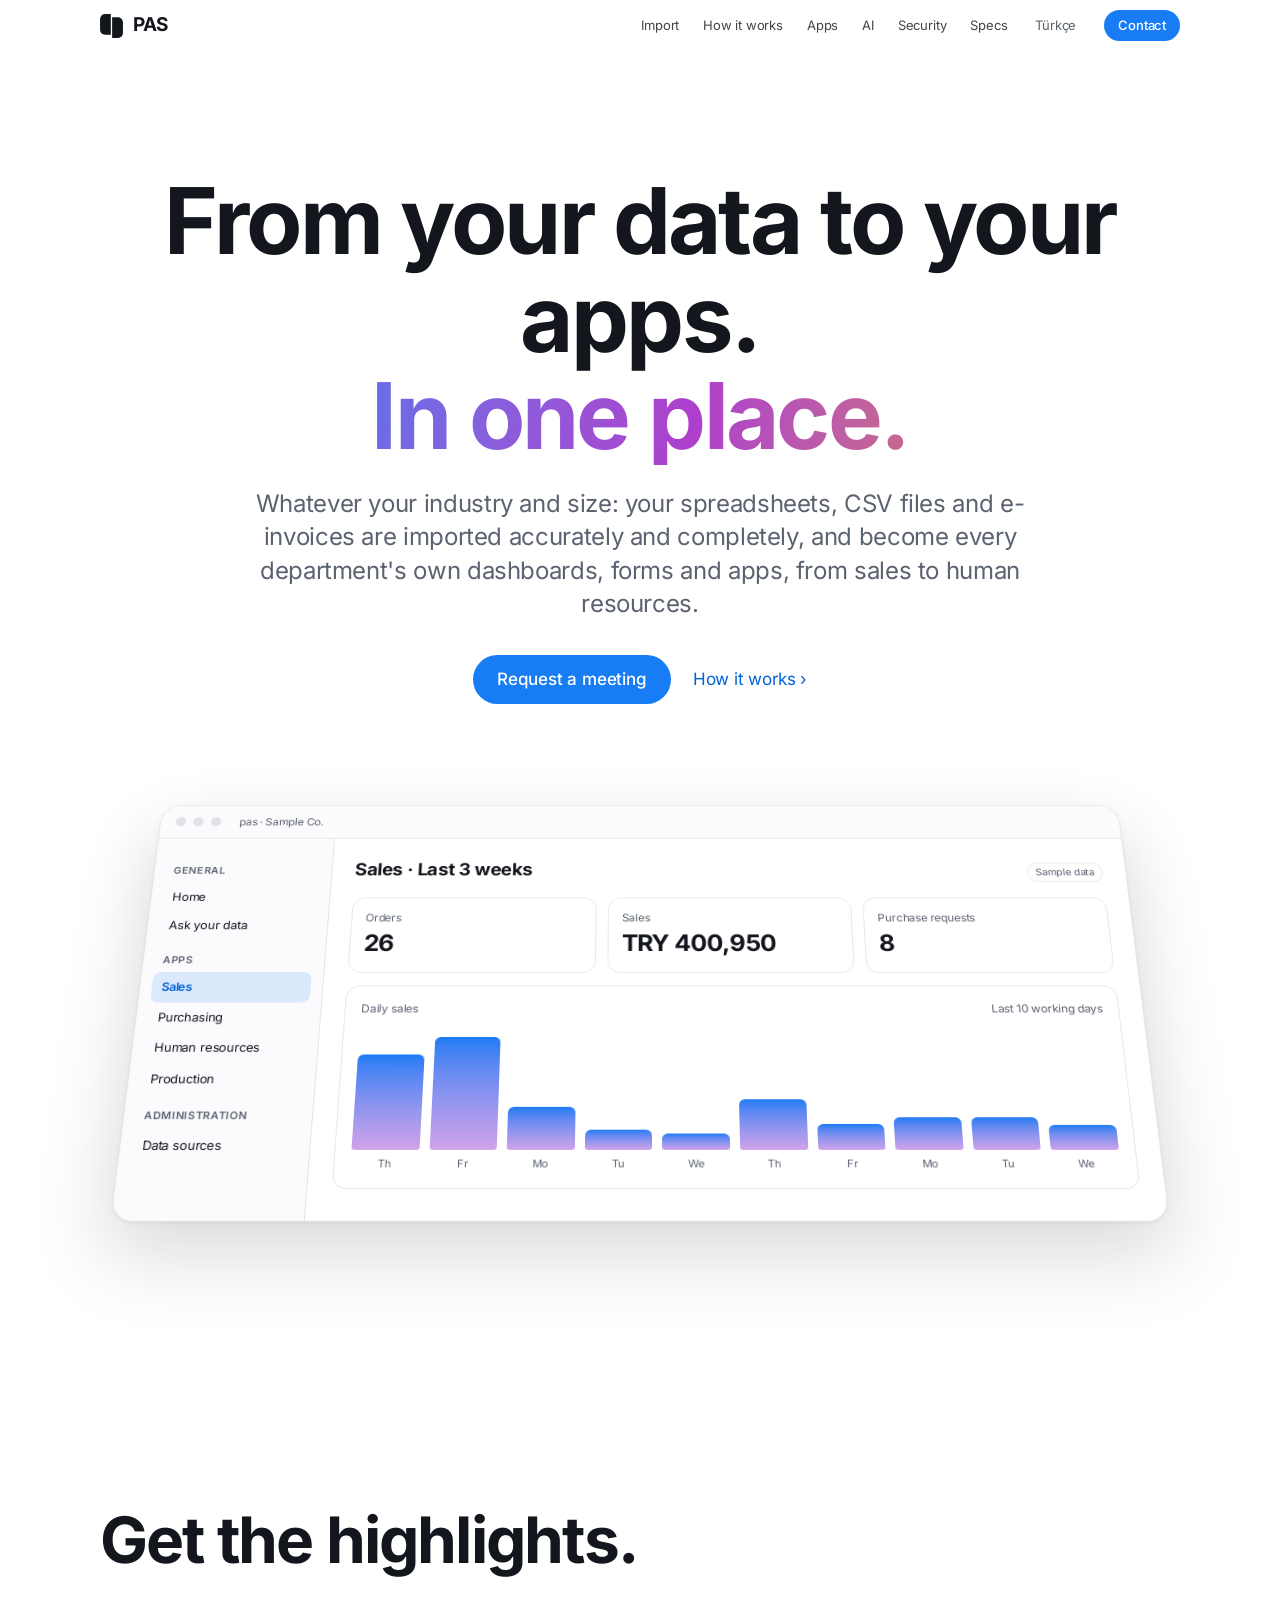
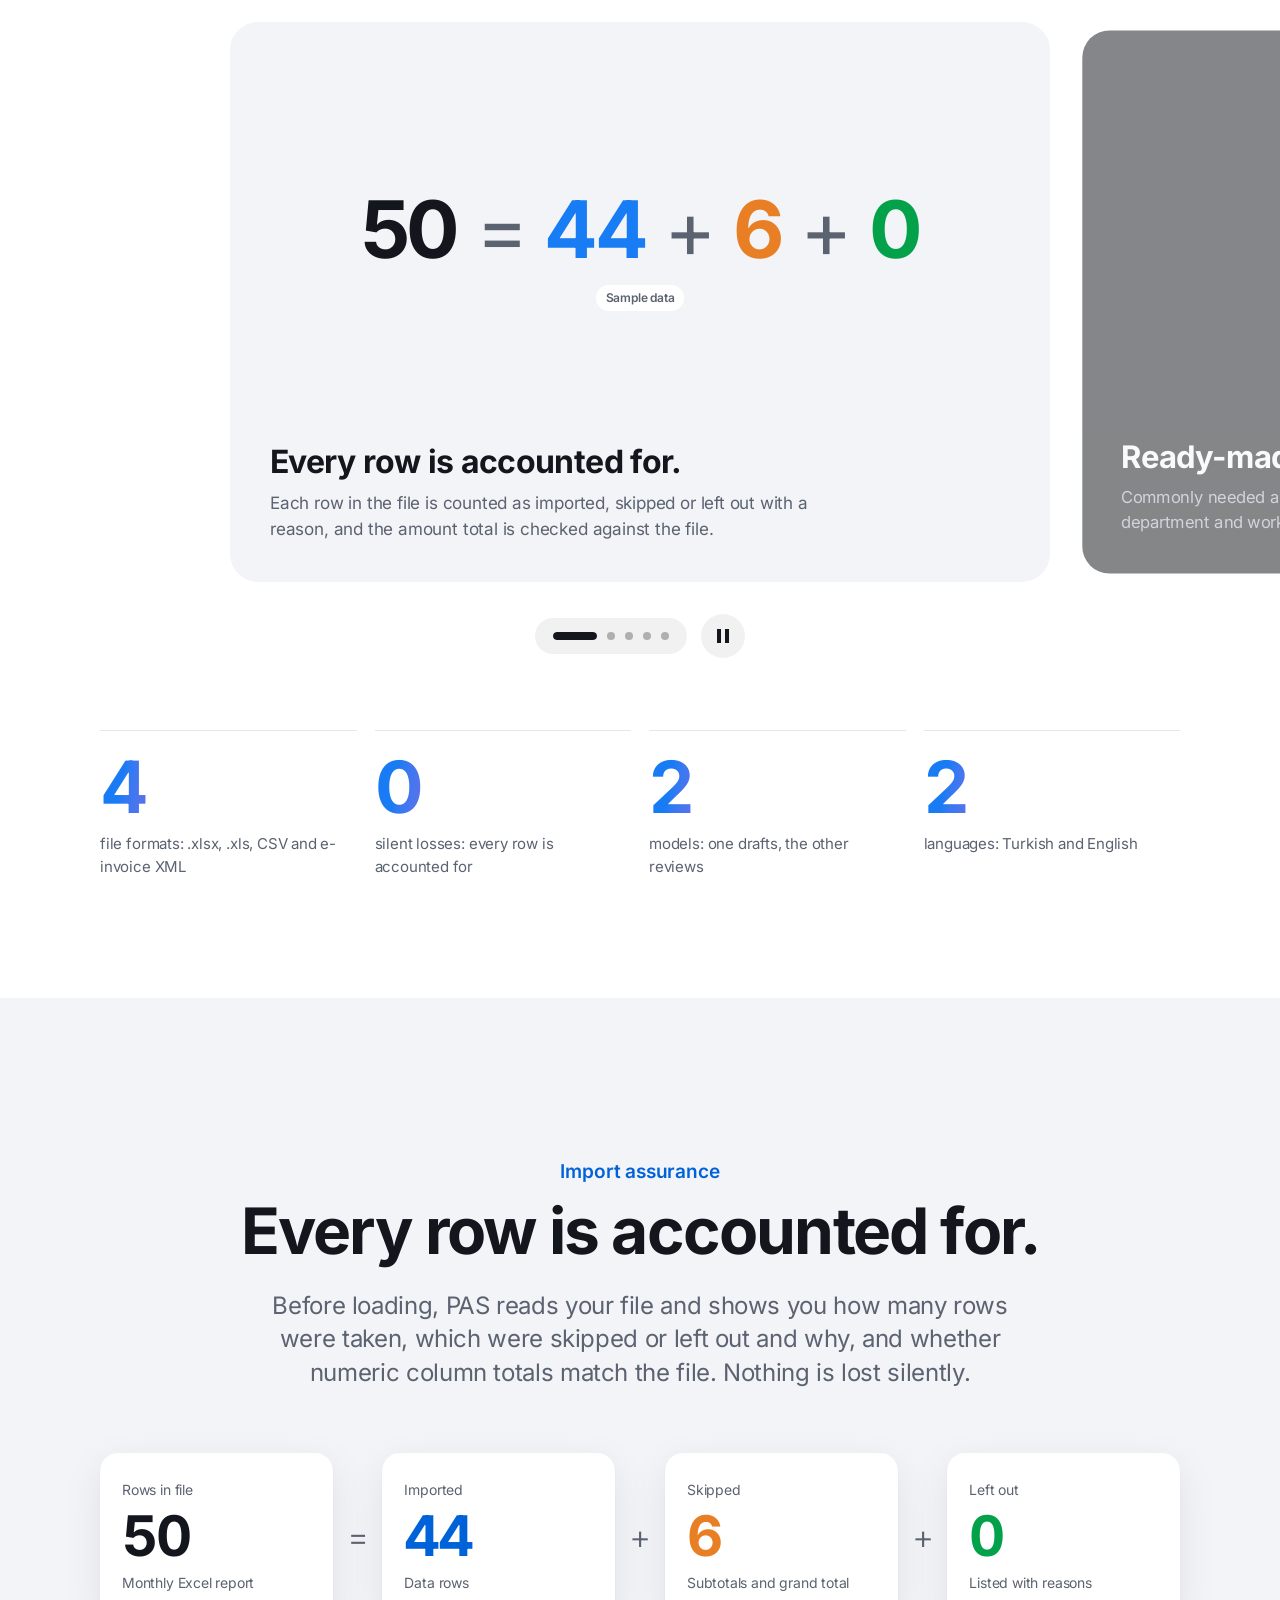
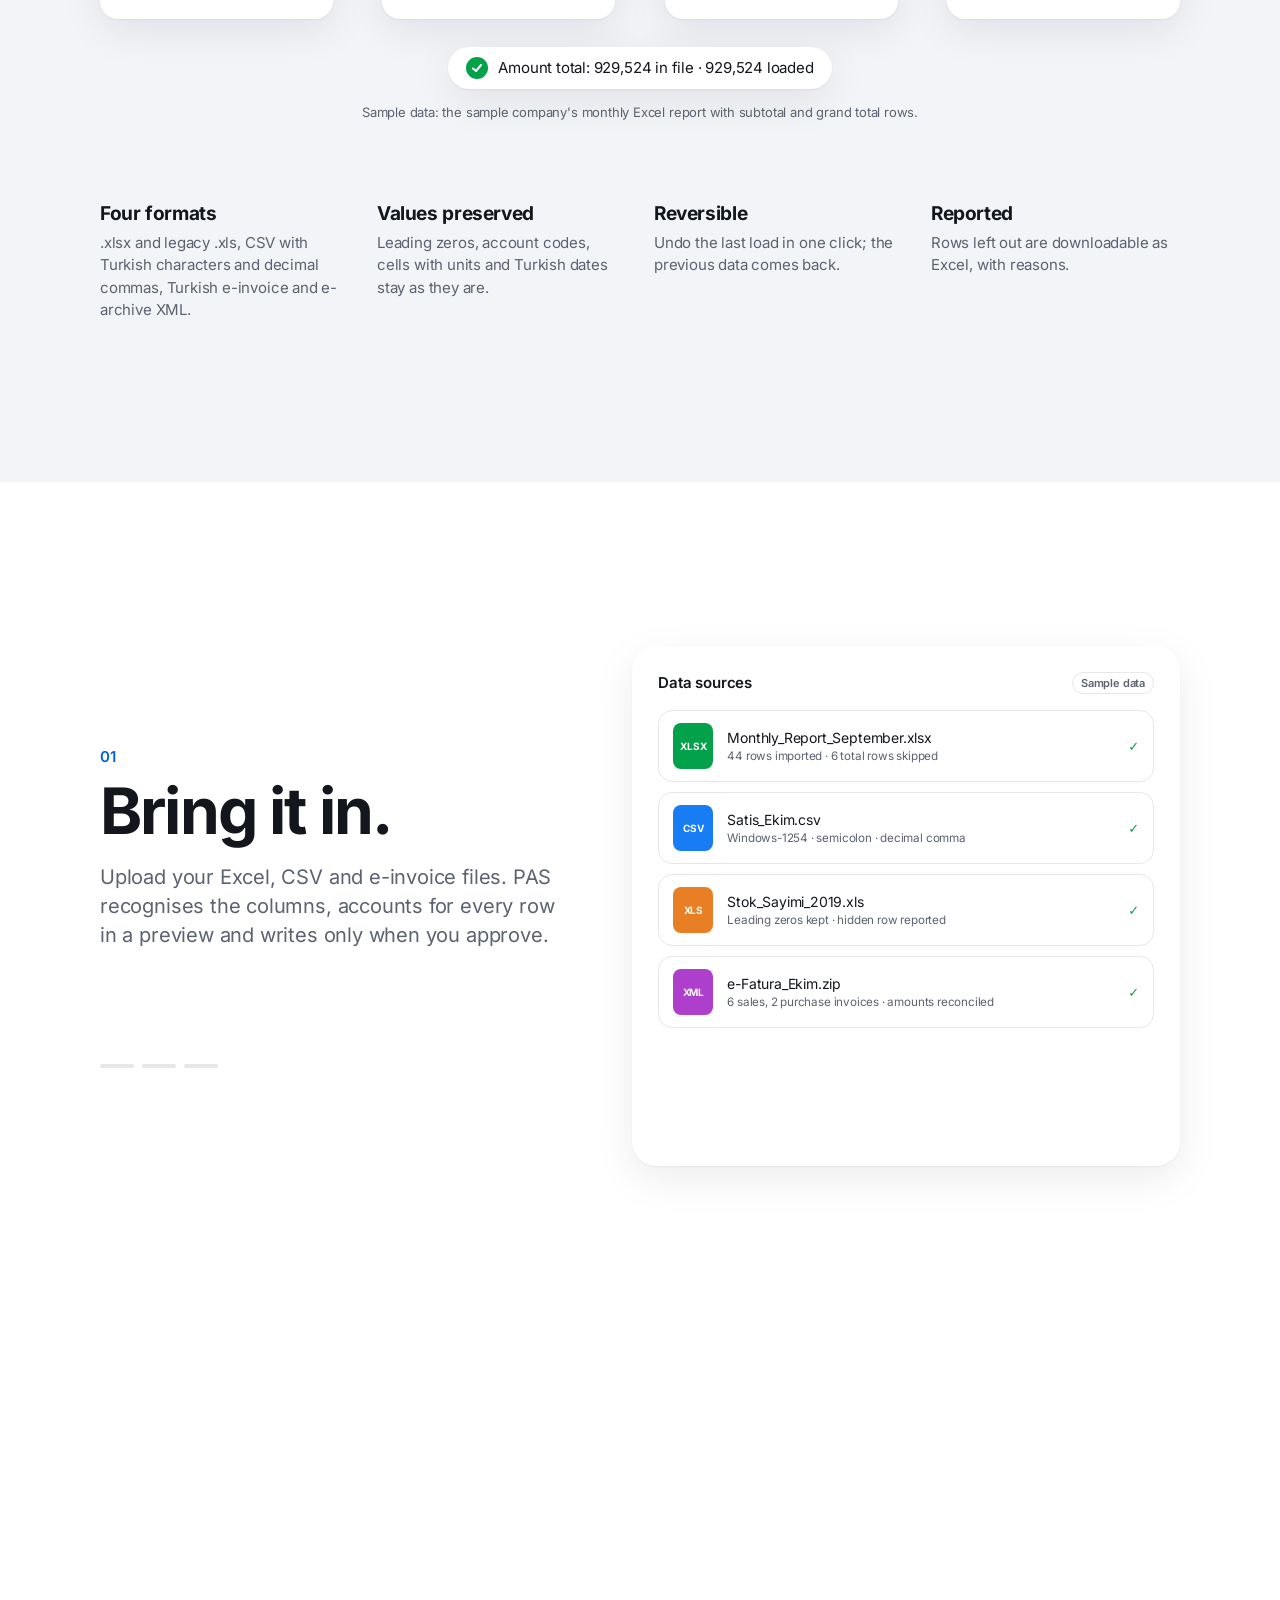
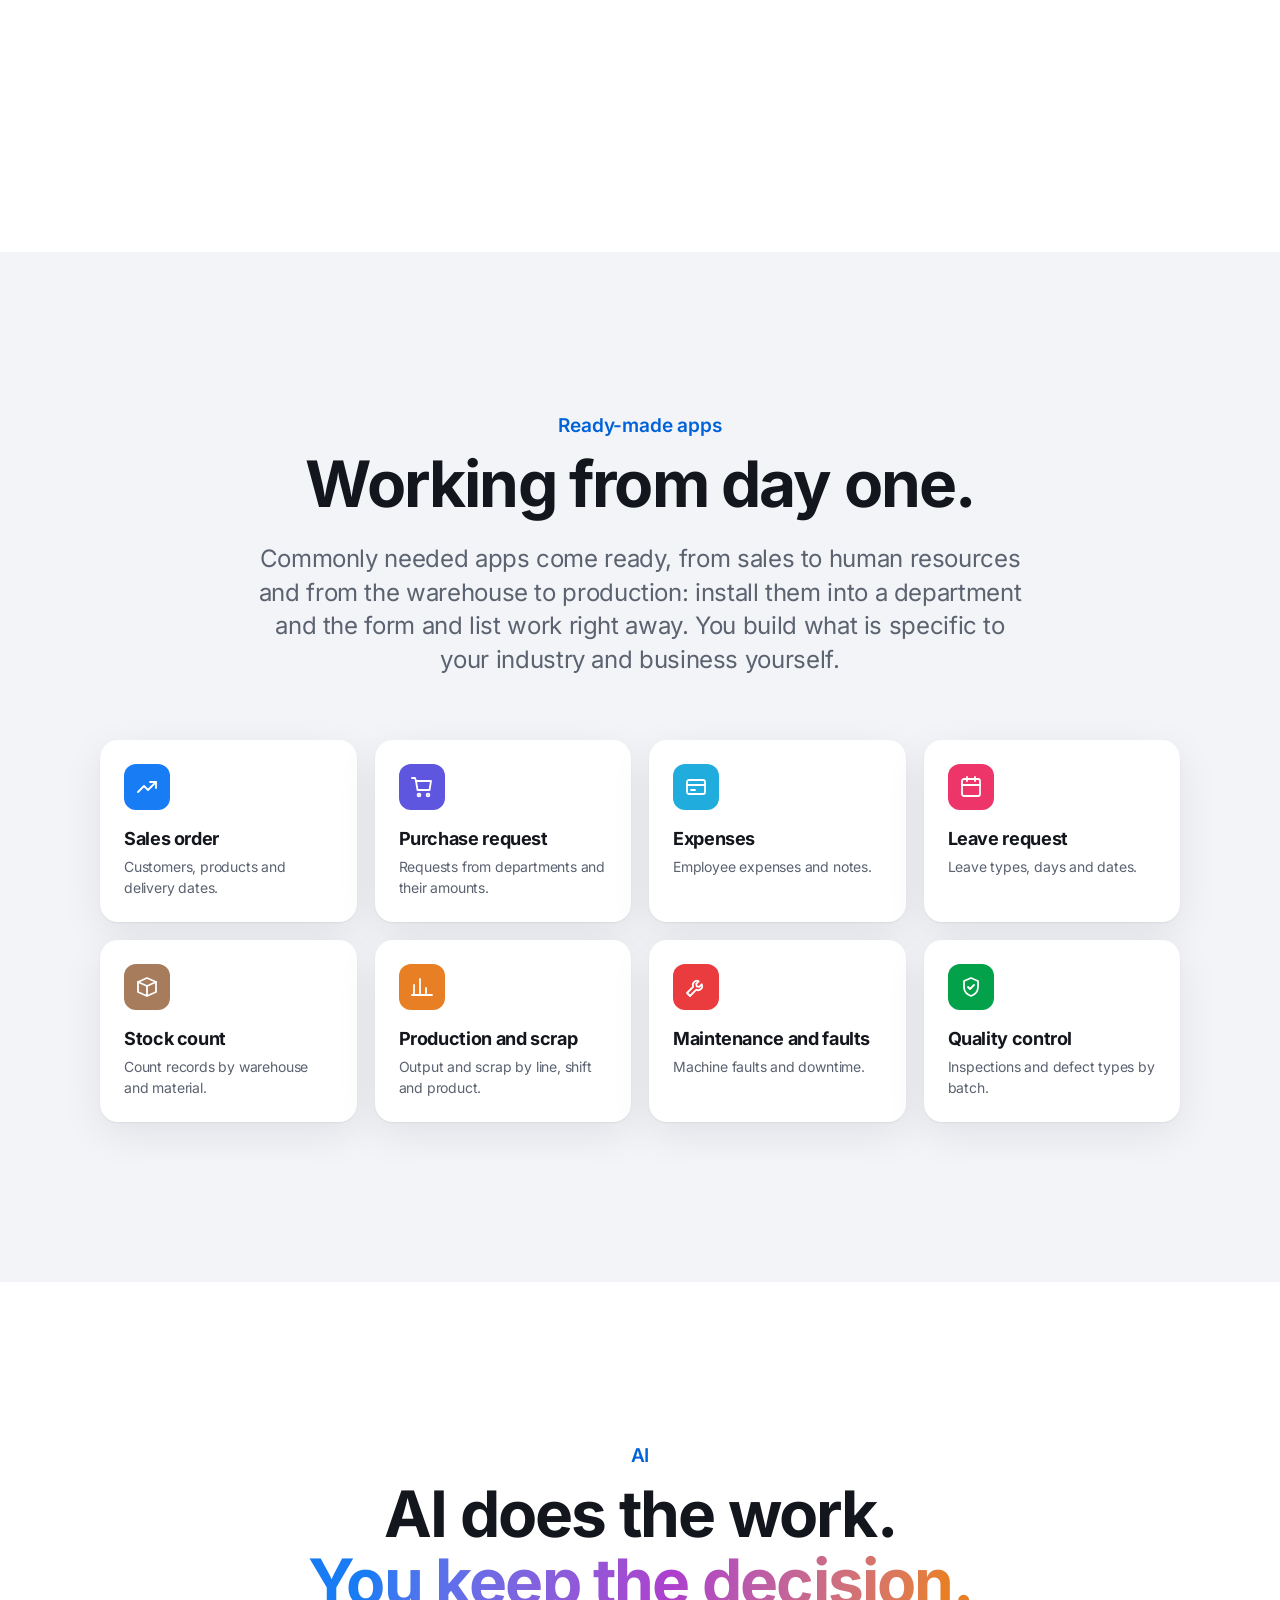
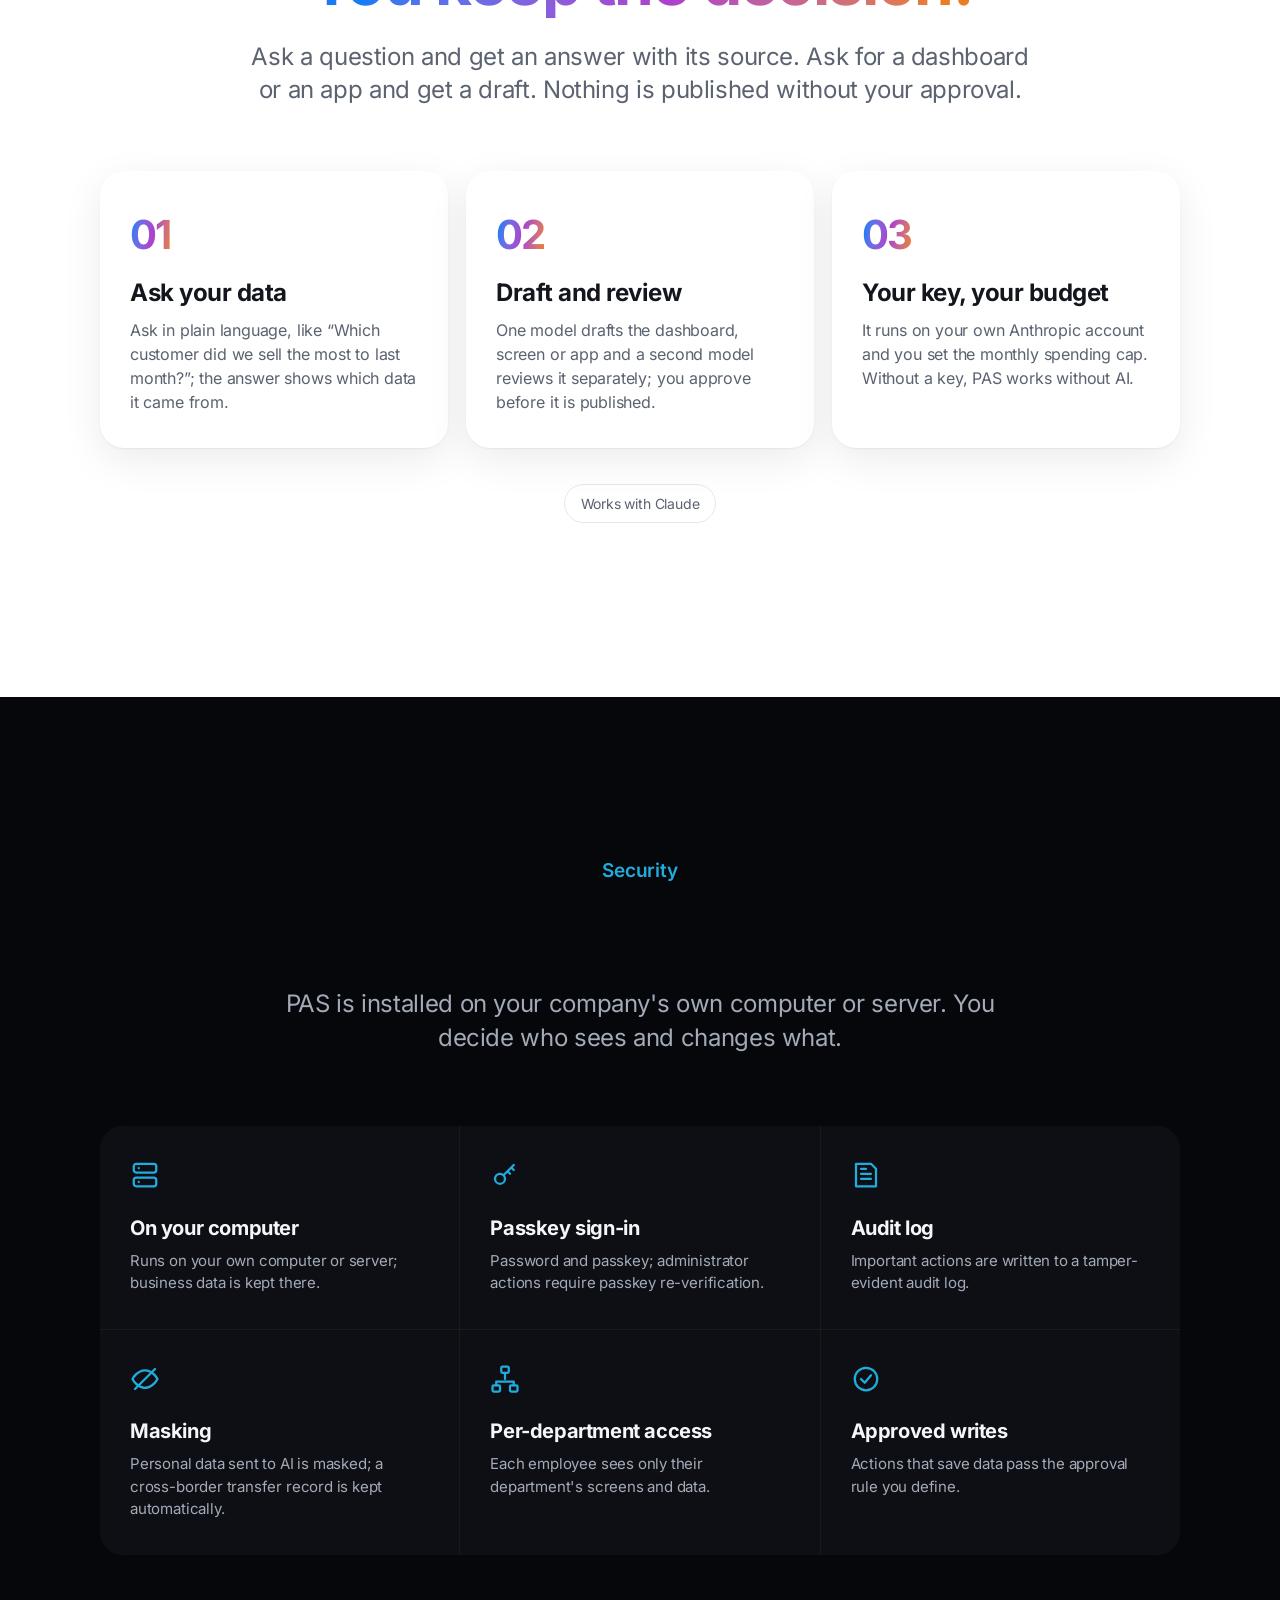
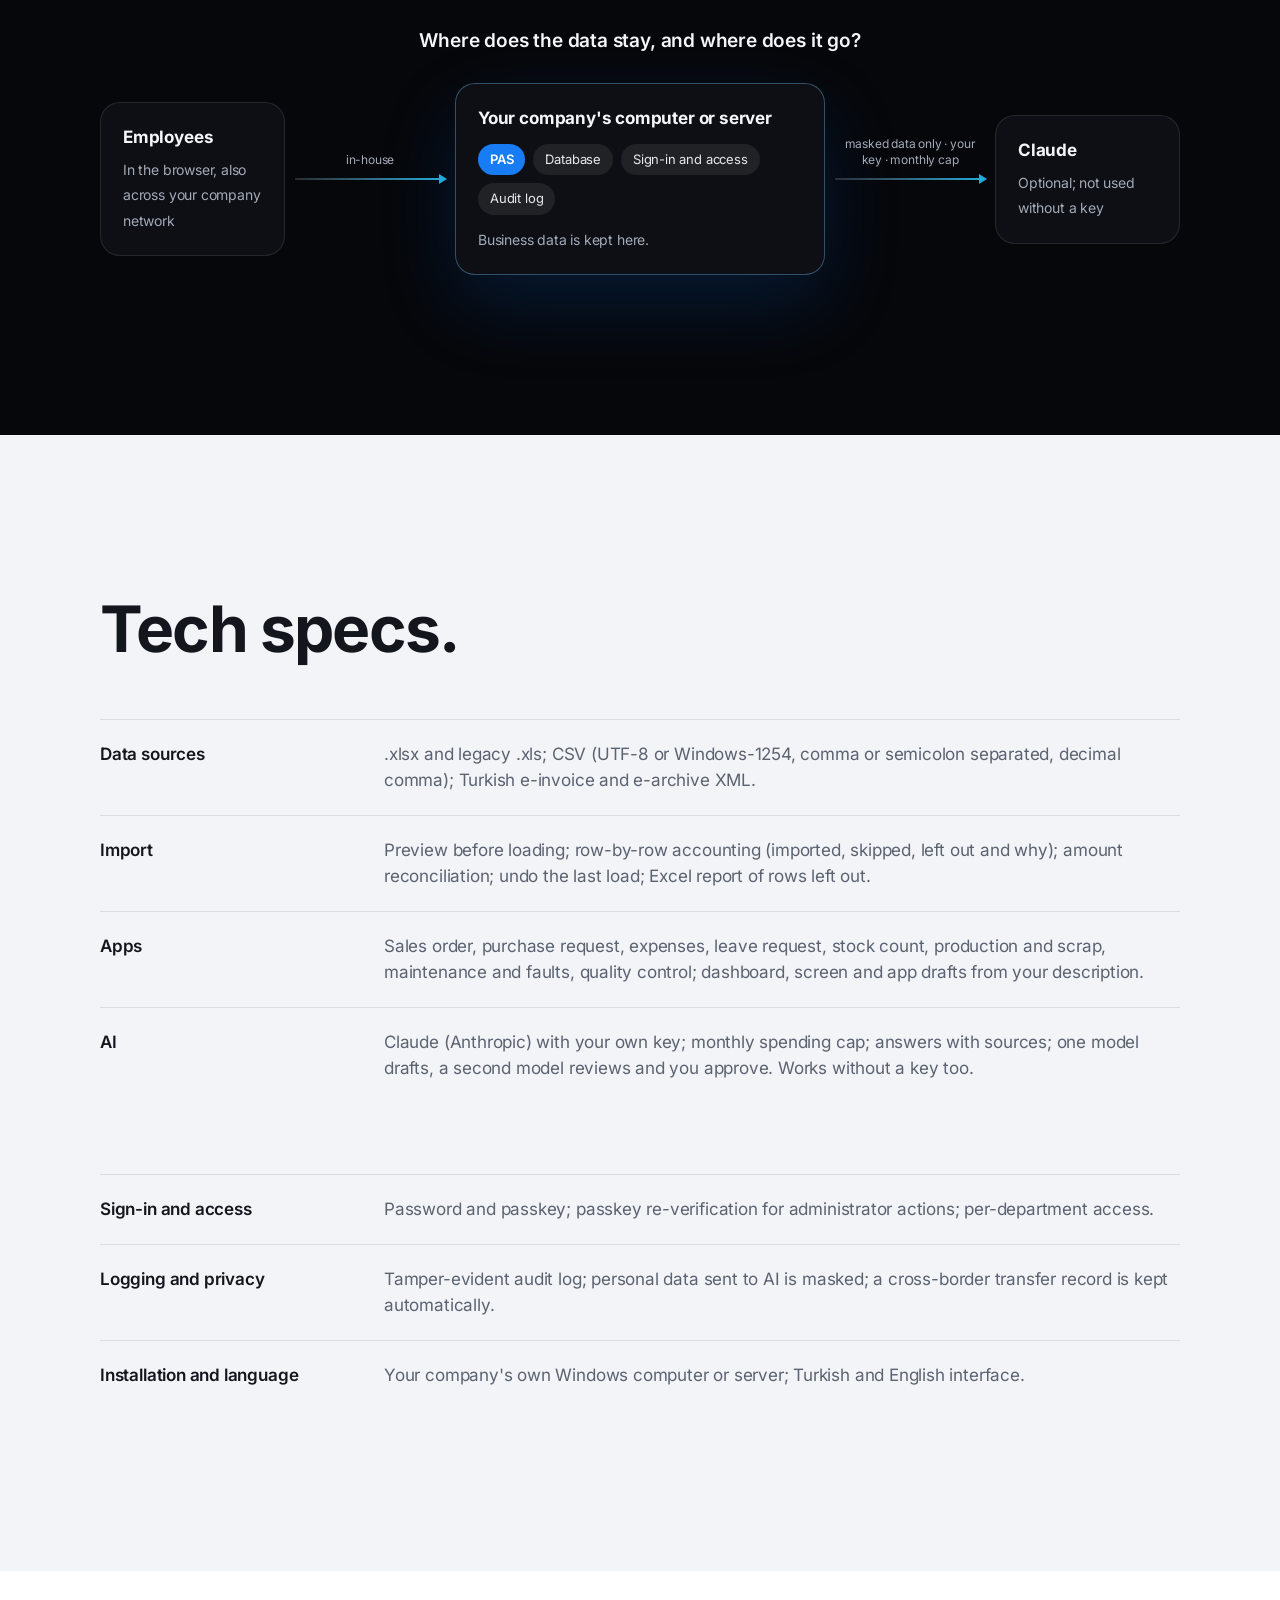
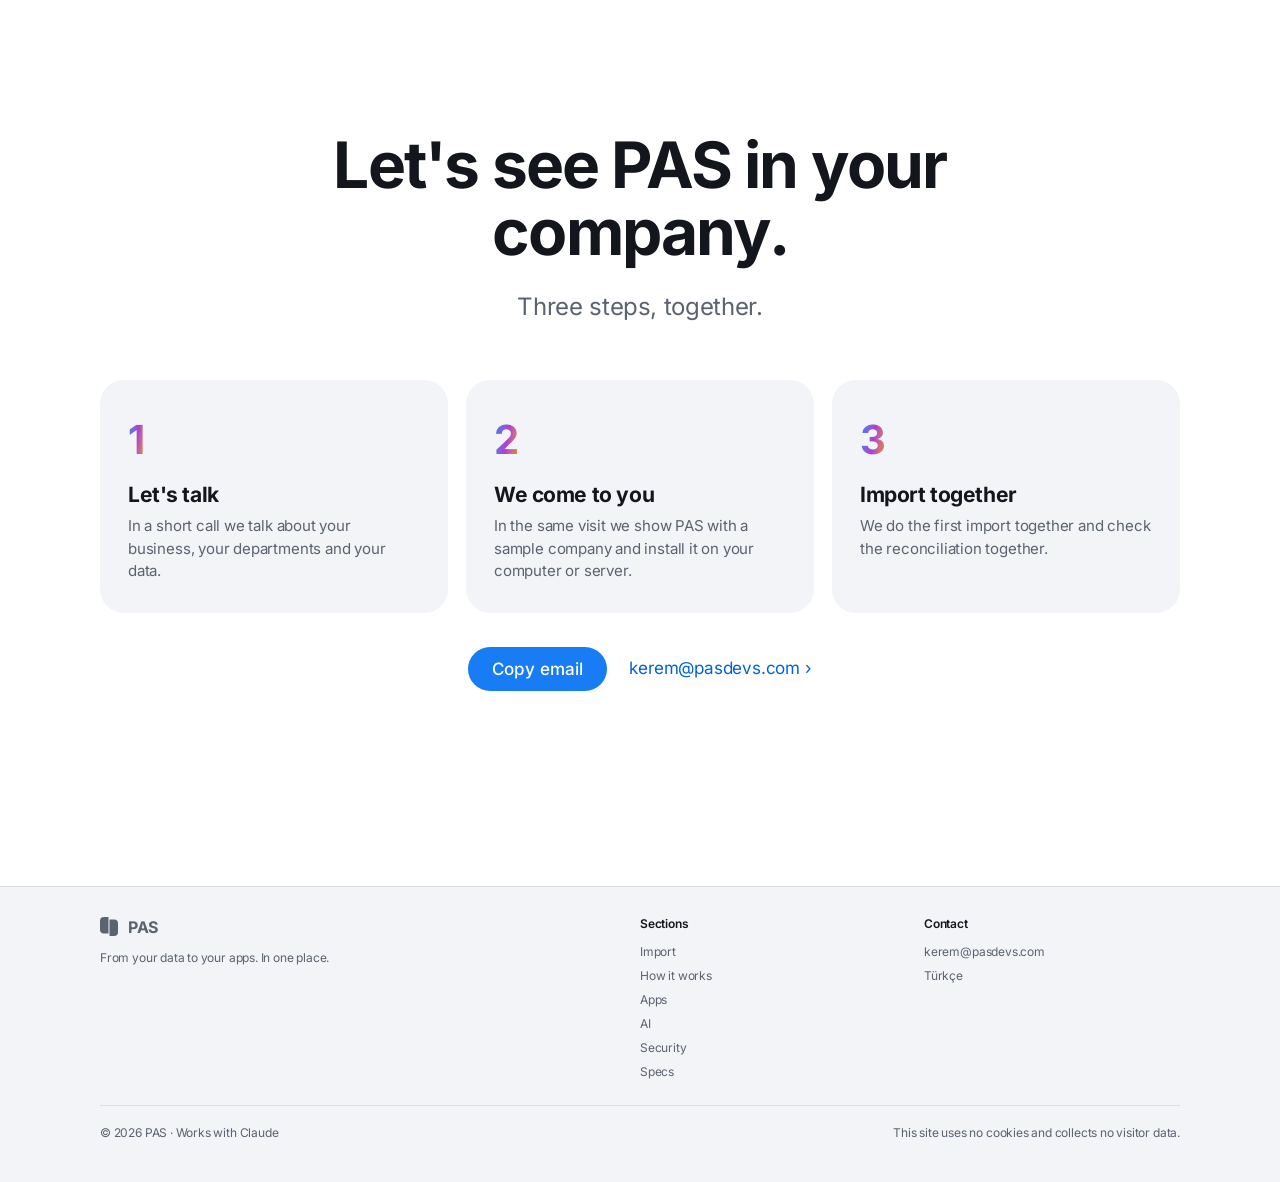
==== commit ad23d838: "Site: Apple tarzı yeni bölümler — öne çıkanlar, rakamlar, güvenlik şeması, teknik özellikler, süreç " ====
--- a/en/index.html
+++ b/en/index.html
@@ -34,15 +34,17 @@
       <svg viewBox="31 20 450 472" aria-hidden="true"><path d="M243 20H131A100 100 0 0 0 31 120v210a100 100 0 0 0 100 100h112z"/><path d="M268 82h113a100 100 0 0 1 100 100v210a100 100 0 0 1-100 100H268z"/></svg>
       PAS
     </a>
-    <nav aria-label="Main menu">
+    <nav id="ana-menu" aria-label="Main menu">
       <a href="#aktarim">Import</a>
       <a href="#nasil">How it works</a>
       <a href="#uygulamalar">Apps</a>
       <a href="#yapay-zeka">AI</a>
       <a href="#guvenlik">Security</a>
+      <a href="#ozellikler">Specs</a>
     </nav>
     <a class="dil" href="/" hreflang="tr" lang="tr">Türkçe</a>
-    <a class="dugme-kucuk" href="mailto:kerem@pasdevs.com">Contact</a>
+    <a class="dugme-kucuk" href="#iletisim">Contact</a>
+    <button class="menu-dugme" type="button" aria-controls="ana-menu" aria-expanded="false" aria-label="Open menu"><span></span><span></span></button>
   </div>
 </header>
 
@@ -54,7 +56,7 @@
     <h1 class="belir"><span class="satir">From your data to your apps.</span><span class="satir renkli">In one place.</span></h1>
     <p class="giris belir" style="--i:2">Whatever your industry and size: your spreadsheets, CSV files and e-invoices are imported accurately and completely, and become every department's own dashboards, forms and apps, from sales to human resources.</p>
     <div class="dugmeler belir" style="--i:3">
-      <a class="dugme" href="mailto:kerem@pasdevs.com">Request a meeting</a>
+      <a class="dugme" href="#iletisim">Request a meeting</a>
       <a class="bag" href="#nasil">How it works</a>
     </div>
   </div>
@@ -103,6 +105,72 @@
   </div>
 </section>
 
+<!-- öne çıkanlar: yatay kaydırıcı -->
+<section class="bolum one-cikanlar" id="one-cikanlar" aria-labelledby="oc-baslik">
+  <div class="kap"><h2 class="belir" id="oc-baslik">Get the highlights.</h2></div>
+  <div class="serit" tabindex="0" role="region" aria-roledescription="carousel" aria-label="Highlights">
+    <article class="vitrin vitrin-aktarim" aria-roledescription="slide" aria-label="1 / 5">
+      <div class="vitrin-gorsel" aria-hidden="true">
+        <div class="buyuk-denklem"><b>50</b><i>=</i><b class="mavi">44</b><i>+</i><b class="turuncu">6</b><i>+</i><b class="yesil">0</b></div>
+        <small>Sample data</small>
+      </div>
+      <div class="vitrin-metin"><h3>Every row is accounted for.</h3><p>Each row in the file is counted as imported, skipped or left out with a reason, and the amount total is checked against the file.</p></div>
+    </article>
+    <article class="vitrin vitrin-uygulama" aria-roledescription="slide" aria-label="2 / 5">
+      <div class="vitrin-gorsel" aria-hidden="true">
+        <div class="simge-bulutu">
+          <span class="simge" style="background:oklch(0.6 0.2 257)"><svg viewBox="0 0 24 24" fill="none" stroke="currentColor" stroke-width="1.8" stroke-linecap="round" stroke-linejoin="round" aria-hidden="true"><path d="M3 17 9 11l4 4 8-8"/><path d="M15 7h6v6"/></svg></span>
+          <span class="simge" style="background:oklch(0.54 0.2 280)"><svg viewBox="0 0 24 24" fill="none" stroke="currentColor" stroke-width="1.8" stroke-linecap="round" stroke-linejoin="round" aria-hidden="true"><path d="M6 6h15l-1.5 9h-12z"/><path d="M6 6 5 3H2"/><circle cx="9" cy="20" r="1.4"/><circle cx="18" cy="20" r="1.4"/></svg></span>
+          <span class="simge" style="background:oklch(0.7 0.13 228)"><svg viewBox="0 0 24 24" fill="none" stroke="currentColor" stroke-width="1.8" stroke-linecap="round" stroke-linejoin="round" aria-hidden="true"><rect x="3" y="5" width="18" height="14" rx="2"/><path d="M3 10h18M7 15h4"/></svg></span>
+          <span class="simge" style="background:oklch(0.63 0.22 10)"><svg viewBox="0 0 24 24" fill="none" stroke="currentColor" stroke-width="1.8" stroke-linecap="round" stroke-linejoin="round" aria-hidden="true"><rect x="3" y="4" width="18" height="17" rx="2"/><path d="M8 2v4M16 2v4M3 10h18"/></svg></span>
+          <span class="simge" style="background:oklch(0.62 0.07 58)"><svg viewBox="0 0 24 24" fill="none" stroke="currentColor" stroke-width="1.8" stroke-linecap="round" stroke-linejoin="round" aria-hidden="true"><path d="m3 7 9-4 9 4-9 4-9-4Z"/><path d="M3 7v10l9 4 9-4V7M12 11v10"/></svg></span>
+          <span class="simge" style="background:oklch(0.7 0.16 55)"><svg viewBox="0 0 24 24" fill="none" stroke="currentColor" stroke-width="1.8" stroke-linecap="round" stroke-linejoin="round" aria-hidden="true"><path d="M4 20V10M10 20V4M16 20v-7M22 20H2"/></svg></span>
+          <span class="simge" style="background:oklch(0.62 0.21 25)"><svg viewBox="0 0 24 24" fill="none" stroke="currentColor" stroke-width="1.8" stroke-linecap="round" stroke-linejoin="round" aria-hidden="true"><path d="M14.7 6.3a4 4 0 0 0-5.4 5.4L3 18l3 3 6.3-6.3a4 4 0 0 0 5.4-5.4l-2.5 2.5-2.5-.5-.5-2.5z"/></svg></span>
+          <span class="simge" style="background:oklch(0.62 0.17 150)"><svg viewBox="0 0 24 24" fill="none" stroke="currentColor" stroke-width="1.8" stroke-linecap="round" stroke-linejoin="round" aria-hidden="true"><path d="M12 3 5 6v6c0 4.5 3 7.5 7 9 4-1.5 7-4.5 7-9V6z"/><path d="m9 12 2 2 4-4"/></svg></span>
+        </div>
+      </div>
+      <div class="vitrin-metin"><h3>Ready-made apps, one click.</h3><p>Commonly needed apps, from sales to human resources, install into a department and work right away.</p></div>
+    </article>
+    <article class="vitrin vitrin-sor" aria-roledescription="slide" aria-label="3 / 5">
+      <div class="vitrin-gorsel" aria-hidden="true">
+        <div class="balon soru">Which customer did we sell the most to last month?</div>
+        <div class="balon cevap"><span class="cizgi"></span><span class="cizgi kisa"></span><small>The answer, with its source</small></div>
+      </div>
+      <div class="vitrin-metin"><h3>Ask your data.</h3><p>Ask in plain language; the answer shows which data it came from.</p></div>
+    </article>
+    <article class="vitrin vitrin-guvenlik" aria-roledescription="slide" aria-label="4 / 5">
+      <div class="vitrin-gorsel" aria-hidden="true"><span class="kalkan"><svg viewBox="0 0 24 24" fill="none" stroke="currentColor" stroke-width="1.8" stroke-linecap="round" stroke-linejoin="round" aria-hidden="true"><rect x="3" y="3" width="18" height="7" rx="2"/><rect x="3" y="14" width="18" height="7" rx="2"/><path d="M7 6.5h.01M7 17.5h.01"/></svg></span></div>
+      <div class="vitrin-metin"><h3>Your data stays with you.</h3><p>PAS runs on your company's own computer or server, and business data is kept there.</p></div>
+    </article>
+    <article class="vitrin vitrin-birim" aria-roledescription="slide" aria-label="5 / 5">
+      <div class="vitrin-gorsel" aria-hidden="true">
+        <div class="birimler">
+          <div style="background:linear-gradient(160deg,oklch(0.6 0.2 257),oklch(0.52 0.2 265))"><b>Sales</b><span>Orders and invoices</span></div>
+          <div style="background:linear-gradient(160deg,oklch(0.62 0.17 150),oklch(0.55 0.15 165))"><b>Human resources</b><span>Leave and expenses</span></div>
+          <div style="background:linear-gradient(160deg,oklch(0.7 0.16 55),oklch(0.62 0.18 40))"><b>Production</b><span>Work orders and scrap</span></div>
+        </div>
+      </div>
+      <div class="vitrin-metin"><h3>Everyone sees their own work.</h3><p>Each department sees only its own screens, forms and data.</p></div>
+    </article>
+  </div>
+  <div class="kap serit-denetim">
+    <div class="noktalar">
+      <button type="button" aria-label="Go to highlight: 1"></button>
+      <button type="button" aria-label="Go to highlight: 2"></button>
+      <button type="button" aria-label="Go to highlight: 3"></button>
+      <button type="button" aria-label="Go to highlight: 4"></button>
+      <button type="button" aria-label="Go to highlight: 5"></button>
+    </div>
+    <button class="oynat" type="button" data-duraklat="Pause the slides" data-oynat="Play the slides" aria-label="Pause the slides"><span></span></button>
+  </div>
+  <div class="kap rakamlar">
+    <div class="belir" style="--i:0"><strong class="renkli">4</strong><p>file formats: .xlsx, .xls, CSV and e-invoice XML</p></div>
+    <div class="belir" style="--i:1"><strong class="renkli">0</strong><p>silent losses: every row is accounted for</p></div>
+    <div class="belir" style="--i:2"><strong class="renkli">2</strong><p>models: one drafts, the other reviews</p></div>
+    <div class="belir" style="--i:3"><strong class="renkli">2</strong><p>languages: Turkish and English</p></div>
+  </div>
+</section>
+
 <!-- aktarım güvencesi -->
 <section class="bolum gri ortali" id="aktarim">
   <div class="kap">
@@ -222,6 +290,37 @@
       <div class="belir" style="--i:4"><svg viewBox="0 0 24 24" fill="none" stroke="currentColor" stroke-width="1.8" stroke-linecap="round" stroke-linejoin="round" aria-hidden="true"><rect x="9" y="2" width="6" height="5" rx="1"/><rect x="2" y="17" width="6" height="5" rx="1"/><rect x="16" y="17" width="6" height="5" rx="1"/><path d="M12 7v5M5 17v-3h14v3"/></svg><h3>Per-department access</h3><p>Each employee sees only their department's screens and data.</p></div>
       <div class="belir" style="--i:5"><svg viewBox="0 0 24 24" fill="none" stroke="currentColor" stroke-width="1.8" stroke-linecap="round" stroke-linejoin="round" aria-hidden="true"><circle cx="12" cy="12" r="9"/><path d="m8 12 3 3 5-6"/></svg><h3>Approved writes</h3><p>Actions that save data pass the approval rule you define.</p></div>
     </div>
+    <figure class="sema belir" aria-labelledby="sema-baslik">
+      <figcaption id="sema-baslik">Where does the data stay, and where does it go?</figcaption>
+      <div class="sema-akis">
+        <div class="sema-uc"><b>Employees</b><span>In the browser, also across your company network</span></div>
+        <div class="sema-ok"><span>in-house</span></div>
+        <div class="sema-sunucu">
+          <b>Your company's computer or server</b>
+          <div class="sema-cipler"><span class="ana-cip">PAS</span><span>Database</span><span>Sign-in and access</span><span>Audit log</span></div>
+          <small>Business data is kept here.</small>
+        </div>
+        <div class="sema-ok dis"><span>masked data only · your key · monthly cap</span></div>
+        <div class="sema-uc"><b>Claude</b><span>Optional; not used without a key</span></div>
+      </div>
+    </figure>
+  </div>
+</section>
+
+<!-- teknik özellikler -->
+<section class="bolum gri" id="ozellikler">
+  <div class="kap">
+    <h2 class="belir">Tech specs.</h2>
+    <dl class="teknik">
+      <div class="belir"><dt>Data sources</dt><dd>.xlsx and legacy .xls; CSV (UTF-8 or Windows-1254, comma or semicolon separated, decimal comma); Turkish e-invoice and e-archive XML.</dd></div>
+      <div class="belir"><dt>Import</dt><dd>Preview before loading; row-by-row accounting (imported, skipped, left out and why); amount reconciliation; undo the last load; Excel report of rows left out.</dd></div>
+      <div class="belir"><dt>Apps</dt><dd>Sales order, purchase request, expenses, leave request, stock count, production and scrap, maintenance and faults, quality control; dashboard, screen and app drafts from your description.</dd></div>
+      <div class="belir"><dt>AI</dt><dd>Claude (Anthropic) with your own key; monthly spending cap; answers with sources; one model drafts, a second model reviews and you approve. Works without a key too.</dd></div>
+      <div class="belir"><dt>Access</dt><dd>In the browser; other employees on your company network can connect too.</dd></div>
+      <div class="belir"><dt>Sign-in and access</dt><dd>Password and passkey; passkey re-verification for administrator actions; per-department access.</dd></div>
+      <div class="belir"><dt>Logging and privacy</dt><dd>Tamper-evident audit log; personal data sent to AI is masked; a cross-border transfer record is kept automatically.</dd></div>
+      <div class="belir"><dt>Installation and language</dt><dd>Your company's own Windows computer or server; Turkish and English interface.</dd></div>
+    </dl>
   </div>
 </section>
 
@@ -229,21 +328,46 @@
 <section class="bolum ortali kapanis" id="iletisim">
   <div class="kap">
     <h2 class="belir">Let's see PAS in your company.</h2>
-    <p class="giris belir" style="--i:1">We come to you and show it with your own data. We do the installation and first import together and check the reconciliation together.</p>
-    <div class="dugmeler belir" style="--i:2">
-      <a class="dugme" href="mailto:kerem@pasdevs.com">Request a meeting</a>
+    <p class="giris belir" style="--i:1">Three steps, together.</p>
+    <ol class="surec">
+      <li class="belir" style="--i:0"><span class="no renkli">1</span><h3>Let's talk</h3><p>In a short call we talk about your business, your departments and your data.</p></li>
+      <li class="belir" style="--i:1"><span class="no renkli">2</span><h3>We come to you</h3><p>In the same visit we show PAS with a sample company and install it on your computer or server.</p></li>
+      <li class="belir" style="--i:2"><span class="no renkli">3</span><h3>Import together</h3><p>We do the first import together and check the reconciliation together.</p></li>
+    </ol>
+    <div class="dugmeler belir" style="--i:3">
+      <button class="dugme kopyala" type="button" data-kopyala="kerem@pasdevs.com" data-tamam="Email address copied">Copy email</button>
       <a class="bag" href="mailto:kerem@pasdevs.com">kerem@pasdevs.com</a>
     </div>
+    <p class="kopya-durum" role="status" aria-live="polite"></p>
   </div>
 </section>
 
 </main>
 
 <footer class="alt">
-  <div class="kap">
+  <div class="kap alt-ust">
+    <div>
+      <a class="logo" href="/en/" aria-label="PAS"><svg viewBox="31 20 450 472" aria-hidden="true"><path d="M243 20H131A100 100 0 0 0 31 120v210a100 100 0 0 0 100 100h112z"/><path d="M268 82h113a100 100 0 0 1 100 100v210a100 100 0 0 1-100 100H268z"/></svg>PAS</a>
+      <p>From your data to your apps. In one place.</p>
+    </div>
+    <nav aria-label="Sections">
+      <b>Sections</b>
+      <a href="#aktarim">Import</a>
+      <a href="#nasil">How it works</a>
+      <a href="#uygulamalar">Apps</a>
+      <a href="#yapay-zeka">AI</a>
+      <a href="#guvenlik">Security</a>
+      <a href="#ozellikler">Specs</a>
+    </nav>
+    <div>
+      <b>Contact</b>
+      <a href="mailto:kerem@pasdevs.com">kerem@pasdevs.com</a>
+      <a href="/" hreflang="tr" lang="tr">Türkçe</a>
+    </div>
+  </div>
+  <div class="kap alt-son">
     <span>© 2026 PAS · Works with Claude</span>
     <span>This site uses no cookies and collects no visitor data.</span>
-    <a href="/" hreflang="tr" lang="tr">Türkçe</a>
   </div>
 </footer>
 </body>
--- a/assets/site.css
+++ b/assets/site.css
@@ -843,6 +843,640 @@
   justify-content: space-between;
 }
 
+/* --- üst çubuk: etkin bölüm ve dar ekran menüsü ----------------------------------------------- */
+
+.ust nav a.etkin {
+  opacity: 1;
+  color: var(--mavi-koyu);
+}
+.menu-dugme {
+  display: none;
+  position: relative;
+  width: 36px;
+  height: 36px;
+  padding: 0;
+  border: 0;
+  background: none;
+  color: var(--yazi);
+  cursor: pointer;
+}
+.menu-dugme span {
+  position: absolute;
+  left: 9px;
+  right: 9px;
+  height: 1.5px;
+  border-radius: 2px;
+  background: currentColor;
+  transition: transform 0.35s var(--egri), top 0.35s var(--egri);
+}
+.menu-dugme span:first-child {
+  top: 14px;
+}
+.menu-dugme span:last-child {
+  top: 21px;
+}
+.ust.acik .menu-dugme span:first-child {
+  top: 17.5px;
+  transform: rotate(45deg);
+}
+.ust.acik .menu-dugme span:last-child {
+  top: 17.5px;
+  transform: rotate(-45deg);
+}
+
+/* --- öne çıkanlar: yatay kaydırıcı ------------------------------------------------------------- */
+
+.one-cikanlar {
+  overflow: hidden;
+  padding-bottom: clamp(72px, 10vw, 120px);
+}
+.one-cikanlar h2 {
+  margin-bottom: 40px;
+}
+.serit {
+  --kart-g: min(820px, 86vw);
+  display: flex;
+  gap: 20px;
+  overflow-x: auto;
+  scroll-snap-type: x mandatory;
+  overscroll-behavior-x: contain;
+  padding: 8px calc((100% - var(--kart-g)) / 2) 24px;
+  scrollbar-width: none;
+}
+.serit::-webkit-scrollbar {
+  display: none;
+}
+.serit:focus-visible {
+  outline-offset: -3px;
+}
+.vitrin {
+  flex: 0 0 var(--kart-g);
+  scroll-snap-align: center;
+  display: grid;
+  grid-template-rows: 1fr auto;
+  min-height: clamp(440px, 52vw, 560px);
+  border-radius: 28px;
+  overflow: hidden;
+  background: var(--zemin-gri);
+  opacity: 0.5;
+  transform: scale(0.97);
+  transition: opacity 0.5s var(--egri), transform 0.5s var(--egri);
+}
+.vitrin.etkin {
+  opacity: 1;
+  transform: none;
+}
+.vitrin-gorsel {
+  display: grid;
+  place-items: center;
+  align-content: center;
+  gap: 16px;
+  padding: 44px 32px 8px;
+}
+.vitrin-metin {
+  max-width: 640px;
+  padding: 0 40px 40px;
+}
+.vitrin-metin h3 {
+  margin-bottom: 10px;
+  font-size: clamp(24px, 3vw, 32px);
+}
+.vitrin-metin p {
+  margin: 0;
+  font-size: 17px;
+  color: var(--yazi-ikincil);
+}
+
+.buyuk-denklem {
+  display: flex;
+  align-items: baseline;
+  flex-wrap: wrap;
+  justify-content: center;
+  gap: 0.24em;
+  font-size: clamp(44px, 6.2vw, 92px);
+  font-weight: 700;
+  letter-spacing: -0.045em;
+  line-height: 1;
+}
+.buyuk-denklem i {
+  font-style: normal;
+  font-weight: 400;
+  color: var(--yazi-ikincil);
+}
+.buyuk-denklem .mavi {
+  color: var(--mavi);
+}
+.buyuk-denklem .turuncu {
+  color: var(--turuncu);
+}
+.buyuk-denklem .yesil {
+  color: var(--yesil);
+}
+.vitrin-aktarim small {
+  font-size: 12px;
+  font-weight: 600;
+  color: var(--yazi-ikincil);
+  padding: 4px 10px;
+  border-radius: 980px;
+  background: #fff;
+}
+
+.vitrin-uygulama,
+.vitrin-guvenlik {
+  background: #0d0f14;
+  color: #f5f6f9;
+}
+.vitrin-uygulama .vitrin-metin p,
+.vitrin-guvenlik .vitrin-metin p {
+  color: #a3aab8;
+}
+.simge-bulutu {
+  display: grid;
+  grid-template-columns: repeat(4, 64px);
+  gap: 18px;
+}
+.simge-bulutu .simge {
+  width: 64px;
+  height: 64px;
+  margin: 0;
+  border-radius: 17px;
+  box-shadow: 0 14px 34px rgba(0, 0, 0, 0.35);
+}
+.simge-bulutu .simge svg {
+  width: 30px;
+  height: 30px;
+}
+.vitrin.etkin .simge-bulutu .simge {
+  animation: yuz 5s ease-in-out infinite;
+}
+.simge-bulutu .simge:nth-child(2n) {
+  animation-delay: -1.2s;
+}
+.simge-bulutu .simge:nth-child(3n) {
+  animation-delay: -2.6s;
+}
+@keyframes yuz {
+  50% {
+    transform: translateY(-8px);
+  }
+}
+
+.vitrin-sor {
+  background: linear-gradient(160deg, oklch(0.965 0.025 300), oklch(0.955 0.03 250));
+}
+.vitrin-sor .vitrin-gorsel {
+  place-items: stretch;
+  width: min(520px, 100%);
+  justify-self: center;
+}
+.balon {
+  max-width: 440px;
+  padding: 16px 20px;
+  border-radius: 22px;
+  font-size: 18px;
+  line-height: 1.35;
+}
+.balon.soru {
+  justify-self: end;
+  background: var(--mavi);
+  color: #fff;
+  border-bottom-right-radius: 6px;
+}
+.balon.cevap {
+  justify-self: start;
+  display: grid;
+  gap: 10px;
+  width: min(440px, 82%);
+  background: #fff;
+  box-shadow: var(--golge);
+  border-bottom-left-radius: 6px;
+}
+.balon .cizgi {
+  height: 10px;
+  border-radius: 5px;
+  background: var(--zemin-gri);
+}
+.balon .cizgi.kisa {
+  width: 62%;
+}
+.balon small {
+  font-size: 13px;
+  font-weight: 600;
+  color: var(--mavi-koyu);
+}
+
+.kalkan {
+  display: grid;
+  place-items: center;
+  width: 148px;
+  height: 148px;
+  border-radius: 38px;
+  color: var(--camgobegi);
+  background: radial-gradient(circle at 50% 38%, rgba(70, 170, 255, 0.28), transparent 70%), #12151c;
+  box-shadow: 0 0 0 1px rgba(255, 255, 255, 0.08), 0 30px 90px rgba(40, 130, 255, 0.28);
+}
+.kalkan svg {
+  width: 66px;
+  height: 66px;
+}
+
+.vitrin-birim .birimler {
+  width: min(600px, 100%);
+}
+
+.serit-denetim {
+  display: flex;
+  justify-content: center;
+  align-items: center;
+  gap: 14px;
+  margin-top: 8px;
+}
+.noktalar {
+  display: flex;
+  align-items: center;
+  gap: 10px;
+  padding: 14px 18px;
+  border-radius: 980px;
+  background: rgba(19, 22, 28, 0.06);
+}
+.noktalar button {
+  position: relative;
+  width: 8px;
+  height: 8px;
+  padding: 0;
+  border: 0;
+  border-radius: 4px;
+  overflow: hidden;
+  background: rgba(19, 22, 28, 0.3);
+  cursor: pointer;
+  transition: width 0.4s var(--egri), background 0.3s;
+}
+.noktalar button.etkin {
+  width: 44px;
+  background: rgba(19, 22, 28, 0.16);
+}
+.noktalar button.etkin::after {
+  content: "";
+  position: absolute;
+  inset: 0;
+  border-radius: inherit;
+  background: var(--yazi);
+  transform-origin: left;
+}
+.one-cikanlar.oynuyor .noktalar button.etkin::after {
+  animation: dolum var(--sure, 6s) linear forwards;
+}
+@keyframes dolum {
+  from {
+    transform: scaleX(0);
+  }
+  to {
+    transform: scaleX(1);
+  }
+}
+.oynat {
+  display: grid;
+  place-items: center;
+  width: 44px;
+  height: 44px;
+  padding: 0;
+  border: 0;
+  border-radius: 50%;
+  background: rgba(19, 22, 28, 0.06);
+  cursor: pointer;
+}
+.oynat span {
+  width: 12px;
+  height: 14px;
+  border-left: 4px solid var(--yazi);
+  border-right: 4px solid var(--yazi);
+}
+.oynat.durdu span {
+  width: 0;
+  height: 0;
+  margin-left: 4px;
+  border: 0;
+  border-left: 12px solid var(--yazi);
+  border-top: 7px solid transparent;
+  border-bottom: 7px solid transparent;
+}
+
+.rakamlar {
+  display: grid;
+  grid-template-columns: repeat(4, 1fr);
+  gap: 18px;
+  margin-top: 72px;
+}
+.rakamlar div {
+  padding-top: 20px;
+  border-top: 1px solid var(--ayirici);
+}
+.rakamlar strong {
+  display: block;
+  font-size: clamp(48px, 6vw, 72px);
+  font-weight: 700;
+  letter-spacing: -0.045em;
+  line-height: 1;
+}
+.rakamlar p {
+  margin: 10px 0 0;
+  font-size: 15px;
+  color: var(--yazi-ikincil);
+}
+
+/* --- güvenlik şeması --------------------------------------------------------------------------- */
+
+.sema {
+  margin: 72px 0 0;
+  text-align: left;
+}
+.sema figcaption {
+  margin-bottom: 28px;
+  text-align: center;
+  font-size: 19px;
+  font-weight: 600;
+}
+.sema-akis {
+  display: grid;
+  grid-template-columns: 1fr auto 2fr auto 1fr;
+  align-items: center;
+}
+.sema-uc,
+.sema-sunucu {
+  padding: 22px;
+  border-radius: 20px;
+  background: #0d0f14;
+  border: 1px solid rgba(255, 255, 255, 0.1);
+}
+.sema-uc b,
+.sema-sunucu > b {
+  display: block;
+  margin-bottom: 6px;
+  font-size: 17px;
+}
+.sema-uc span,
+.sema-sunucu small {
+  font-size: 14px;
+  color: #a3aab8;
+}
+.sema-sunucu {
+  border-color: rgba(120, 200, 255, 0.35);
+  box-shadow: 0 30px 80px rgba(0, 120, 255, 0.16);
+}
+.sema-cipler {
+  display: flex;
+  flex-wrap: wrap;
+  gap: 8px;
+  margin: 12px 0;
+}
+.sema-cipler span {
+  padding: 6px 12px;
+  border-radius: 980px;
+  font-size: 13px;
+  color: #e6e9ef;
+  background: rgba(255, 255, 255, 0.08);
+}
+.sema-cipler .ana-cip {
+  font-weight: 600;
+  color: #fff;
+  background: var(--mavi);
+}
+.sema-ok {
+  position: relative;
+  min-width: 150px;
+  height: 2px;
+  margin: 0 10px;
+  background: linear-gradient(90deg, rgba(255, 255, 255, 0.15), var(--camgobegi));
+}
+.sema-ok::after {
+  content: "";
+  position: absolute;
+  right: -2px;
+  top: -4px;
+  border-left: 8px solid var(--camgobegi);
+  border-top: 5px solid transparent;
+  border-bottom: 5px solid transparent;
+}
+.sema-ok span {
+  position: absolute;
+  bottom: 12px;
+  left: 50%;
+  width: 140px;
+  transform: translateX(-50%);
+  text-align: center;
+  font-size: 12px;
+  line-height: 1.35;
+  color: #a3aab8;
+}
+
+/* --- teknik özellikler ------------------------------------------------------------------------- */
+
+.teknik {
+  margin: 56px 0 0;
+}
+.teknik div {
+  display: grid;
+  grid-template-columns: 260px 1fr;
+  gap: 24px;
+  padding: 22px 0;
+  border-top: 1px solid var(--ayirici);
+}
+.teknik dt {
+  font-size: 17px;
+  font-weight: 600;
+}
+.teknik dd {
+  margin: 0;
+  color: var(--yazi-ikincil);
+}
+
+/* --- kapanış: süreç ve kopyalama ----------------------------------------------------------------- */
+
+.surec {
+  display: grid;
+  grid-template-columns: repeat(3, 1fr);
+  gap: 18px;
+  margin: 56px 0 0;
+  padding: 0;
+  list-style: none;
+  text-align: left;
+}
+.surec li {
+  padding: 30px 28px;
+  border-radius: 24px;
+  background: var(--zemin-gri);
+}
+.surec .no {
+  font-size: 40px;
+  font-weight: 700;
+  letter-spacing: -0.04em;
+}
+.surec h3 {
+  margin: 12px 0 8px;
+  font-size: 21px;
+}
+.surec p {
+  margin: 0;
+  font-size: 15px;
+  color: var(--yazi-ikincil);
+}
+button.dugme {
+  border: 0;
+  font-family: inherit;
+  cursor: pointer;
+}
+.dugme.kopyala.tamam {
+  background: var(--yesil);
+}
+.kopya-durum {
+  min-height: 1.5em;
+  margin: 14px 0 0;
+  font-size: 14px;
+  color: var(--yazi-ikincil);
+}
+
+/* --- alt bilgi ----------------------------------------------------------------------------------- */
+
+.alt .kap.alt-ust {
+  display: grid;
+  grid-template-columns: 2fr 1fr 1fr;
+  gap: 28px;
+  margin-bottom: 18px;
+  padding-bottom: 24px;
+  border-bottom: 1px solid var(--ayirici);
+}
+.alt-ust .logo {
+  font-size: 16px;
+}
+.alt-ust .logo svg {
+  width: 18px;
+  height: 19px;
+}
+.alt-ust p {
+  margin: 8px 0 0;
+}
+.alt-ust nav,
+.alt-ust > div:last-child {
+  display: flex;
+  flex-direction: column;
+  gap: 6px;
+}
+.alt-ust b {
+  margin-bottom: 4px;
+  font-weight: 600;
+  color: var(--yazi);
+}
+.alt-ust a {
+  color: var(--yazi-ikincil);
+}
+
+@media (max-width: 900px) {
+  .menu-dugme {
+    display: block;
+  }
+  .ust.acik nav {
+    position: absolute;
+    top: var(--ust);
+    left: 0;
+    right: 0;
+    display: flex;
+    flex-direction: column;
+    gap: 0;
+    margin: 0;
+    padding: 6px 22px 18px;
+    font-size: 17px;
+    background: rgba(255, 255, 255, 0.97);
+    -webkit-backdrop-filter: saturate(180%) blur(20px);
+    backdrop-filter: saturate(180%) blur(20px);
+    border-bottom: 1px solid var(--ayirici);
+  }
+  .ust.acik nav a {
+    padding: 12px 0;
+    opacity: 1;
+    border-bottom: 1px solid var(--ayirici);
+  }
+  .rakamlar {
+    grid-template-columns: repeat(2, 1fr);
+  }
+  .sema-akis {
+    grid-template-columns: 1fr;
+  }
+  .sema-ok {
+    width: 2px;
+    min-width: 0;
+    height: 56px;
+    margin: 8px auto;
+    background: linear-gradient(180deg, rgba(255, 255, 255, 0.15), var(--camgobegi));
+  }
+  .sema-ok::after {
+    right: -4px;
+    top: auto;
+    bottom: -2px;
+    border-left: 5px solid transparent;
+    border-right: 5px solid transparent;
+    border-top: 8px solid var(--camgobegi);
+    border-bottom: 0;
+  }
+  .sema-ok span {
+    bottom: auto;
+    top: 50%;
+    left: 16px;
+    width: calc(50vw - 42px);
+    transform: translateY(-50%);
+    text-align: left;
+  }
+  .teknik div {
+    grid-template-columns: 1fr;
+    gap: 6px;
+  }
+  .surec {
+    grid-template-columns: 1fr;
+  }
+}
+@media (max-width: 560px) {
+  .ust .dil {
+    display: none;
+  }
+  .ust .dugme-kucuk {
+    margin-left: auto;
+  }
+  .vitrin-metin {
+    padding: 0 24px 28px;
+  }
+  .vitrin-gorsel {
+    padding: 32px 20px 8px;
+  }
+  .simge-bulutu {
+    grid-template-columns: repeat(4, 52px);
+    gap: 14px;
+  }
+  .simge-bulutu .simge {
+    width: 52px;
+    height: 52px;
+    border-radius: 14px;
+  }
+  .balon {
+    font-size: 16px;
+  }
+  .alt .kap.alt-ust {
+    grid-template-columns: 1fr;
+  }
+}
+@media (prefers-reduced-motion: reduce) {
+  .vitrin,
+  .menu-dugme span,
+  .noktalar button {
+    transition: none !important;
+  }
+  .vitrin {
+    transform: none !important;
+  }
+  .simge-bulutu .simge,
+  .noktalar button.etkin::after {
+    animation: none !important;
+  }
+}
+
 /* --- dar ekran ---------------------------------------------------------------------------- */
 
 @media (max-width: 900px) {
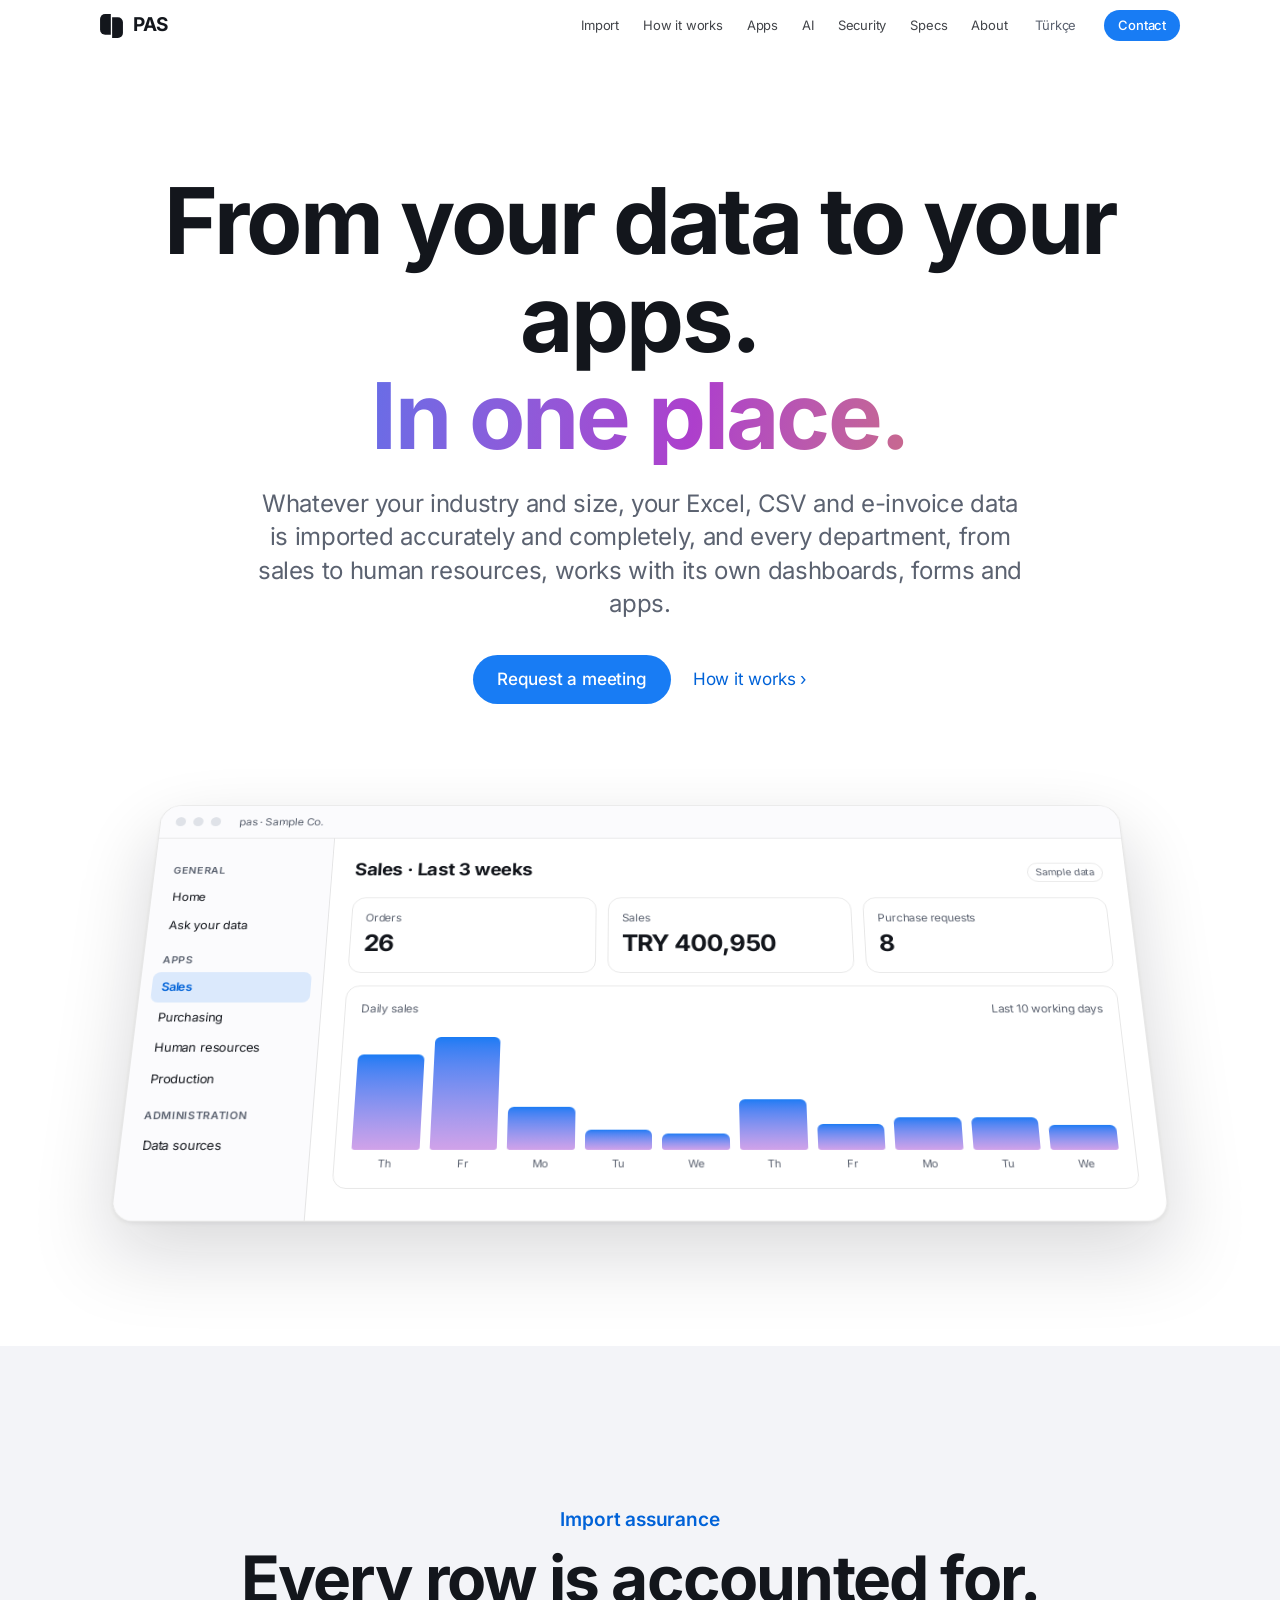
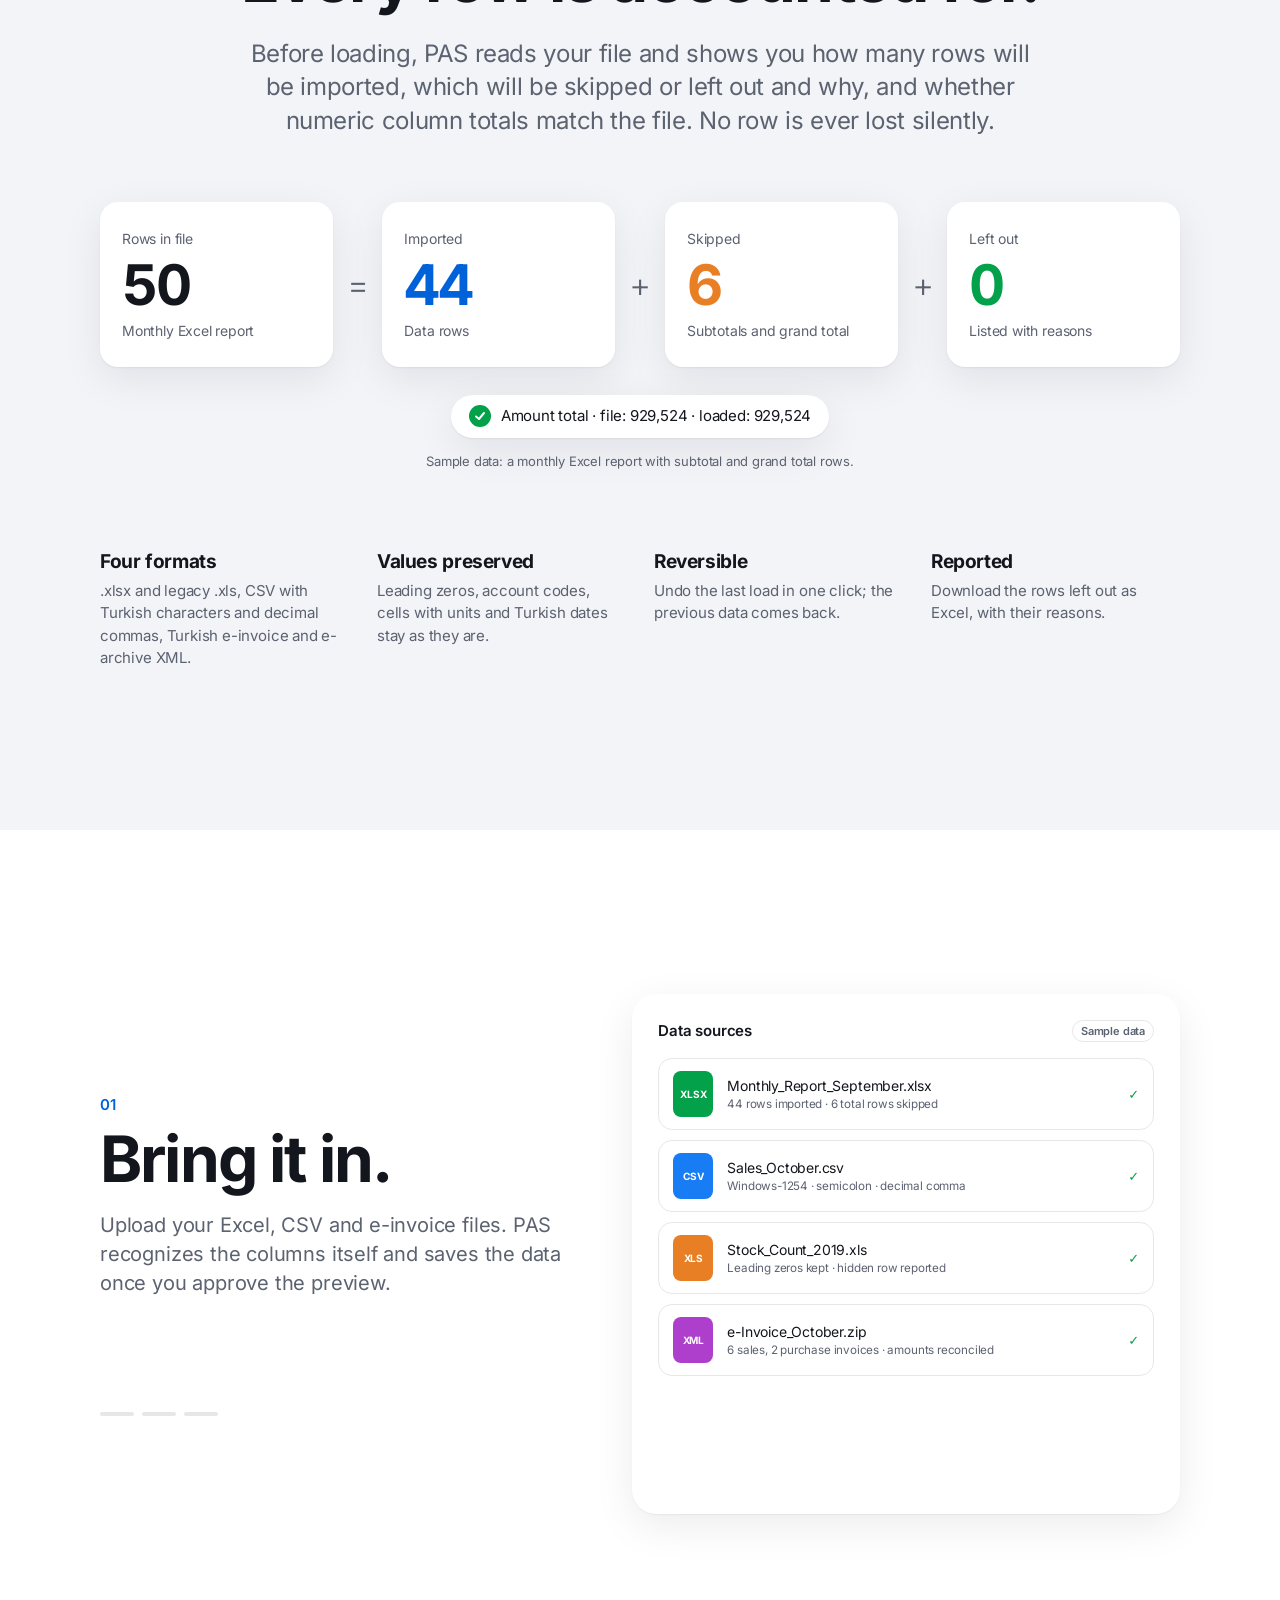
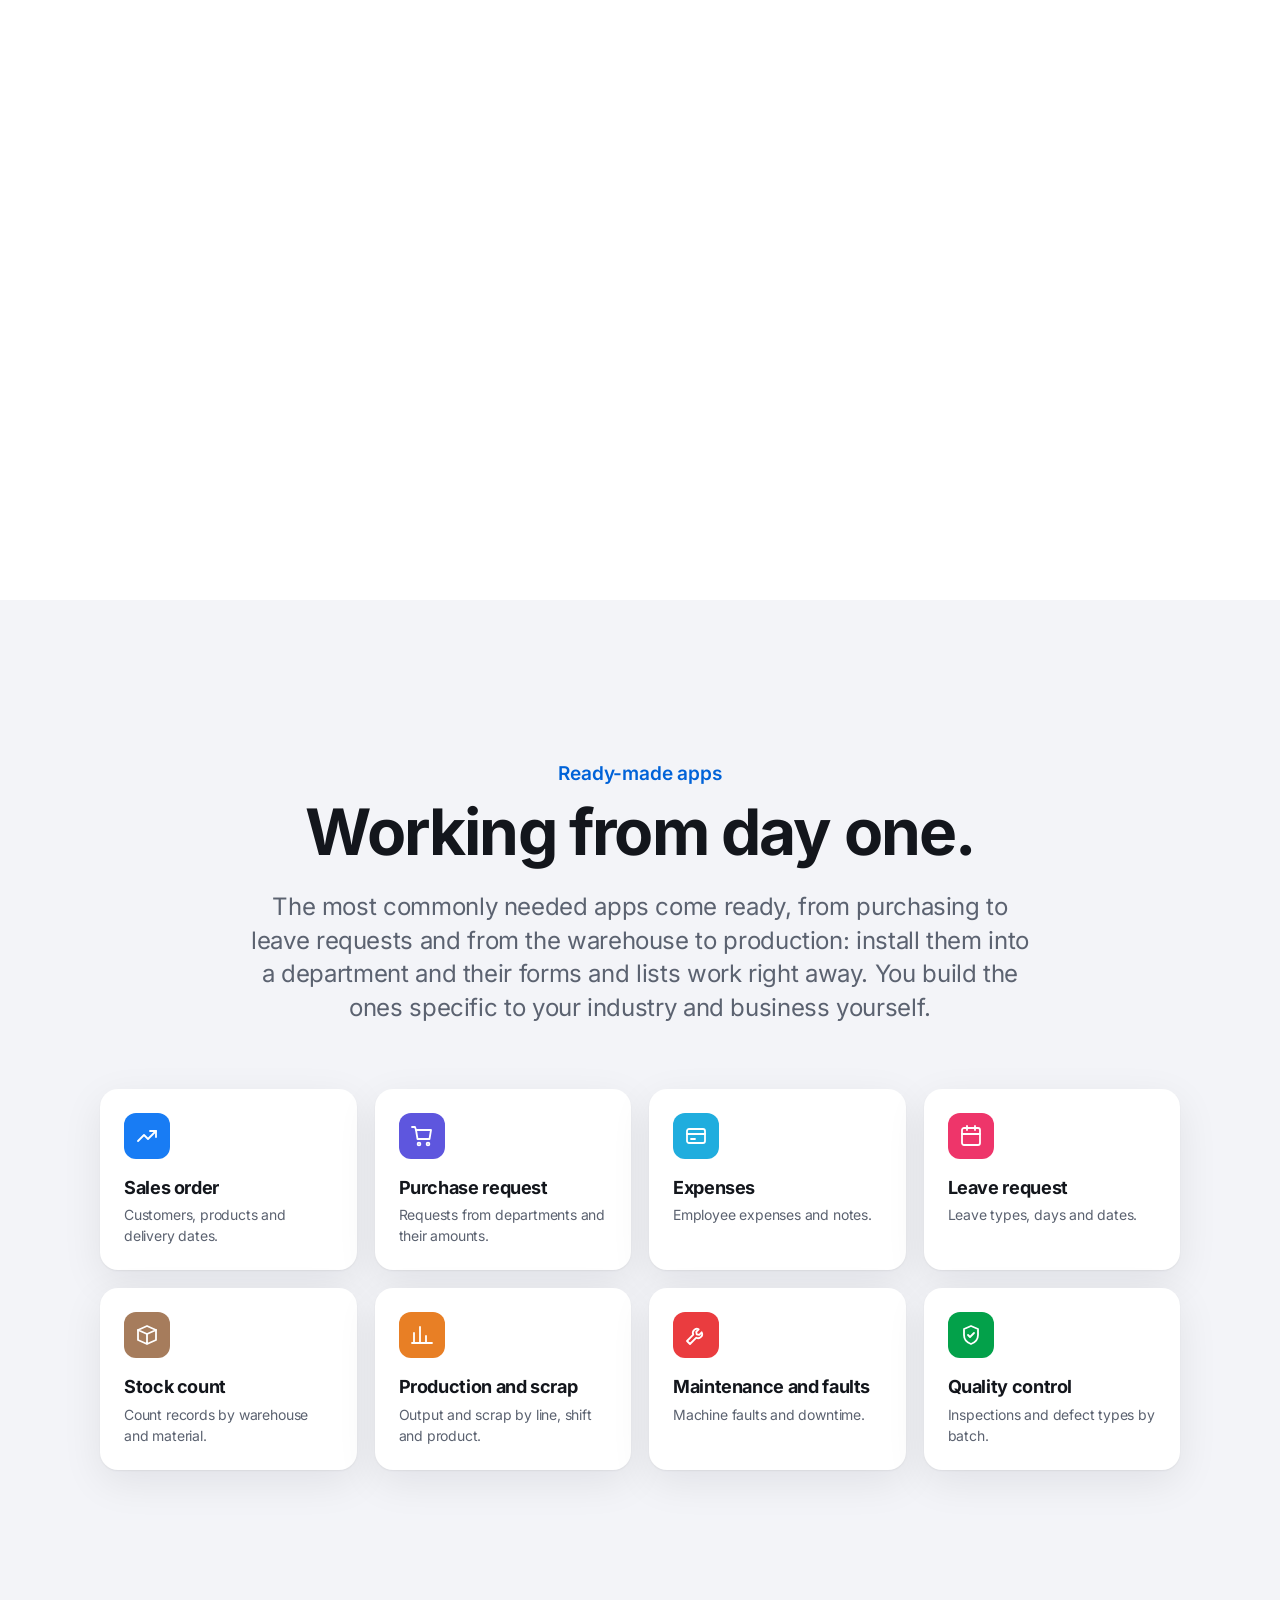
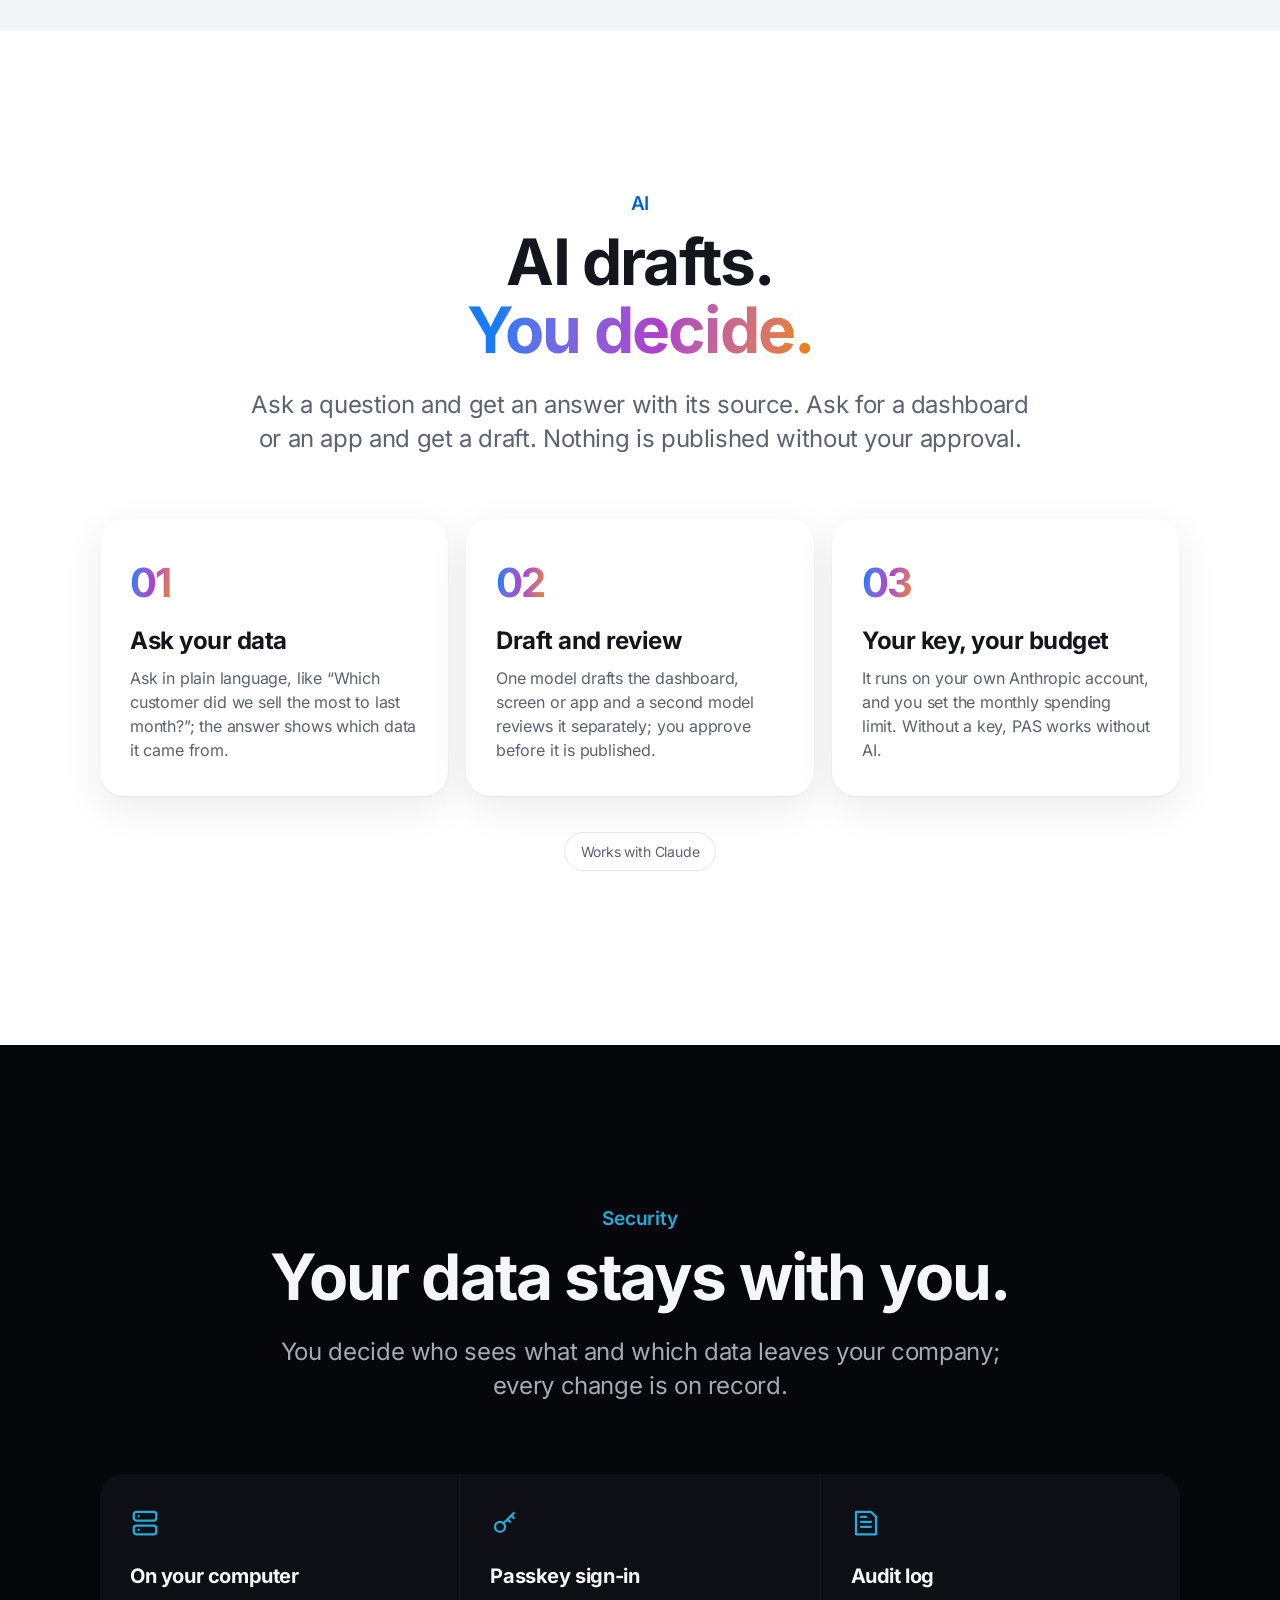
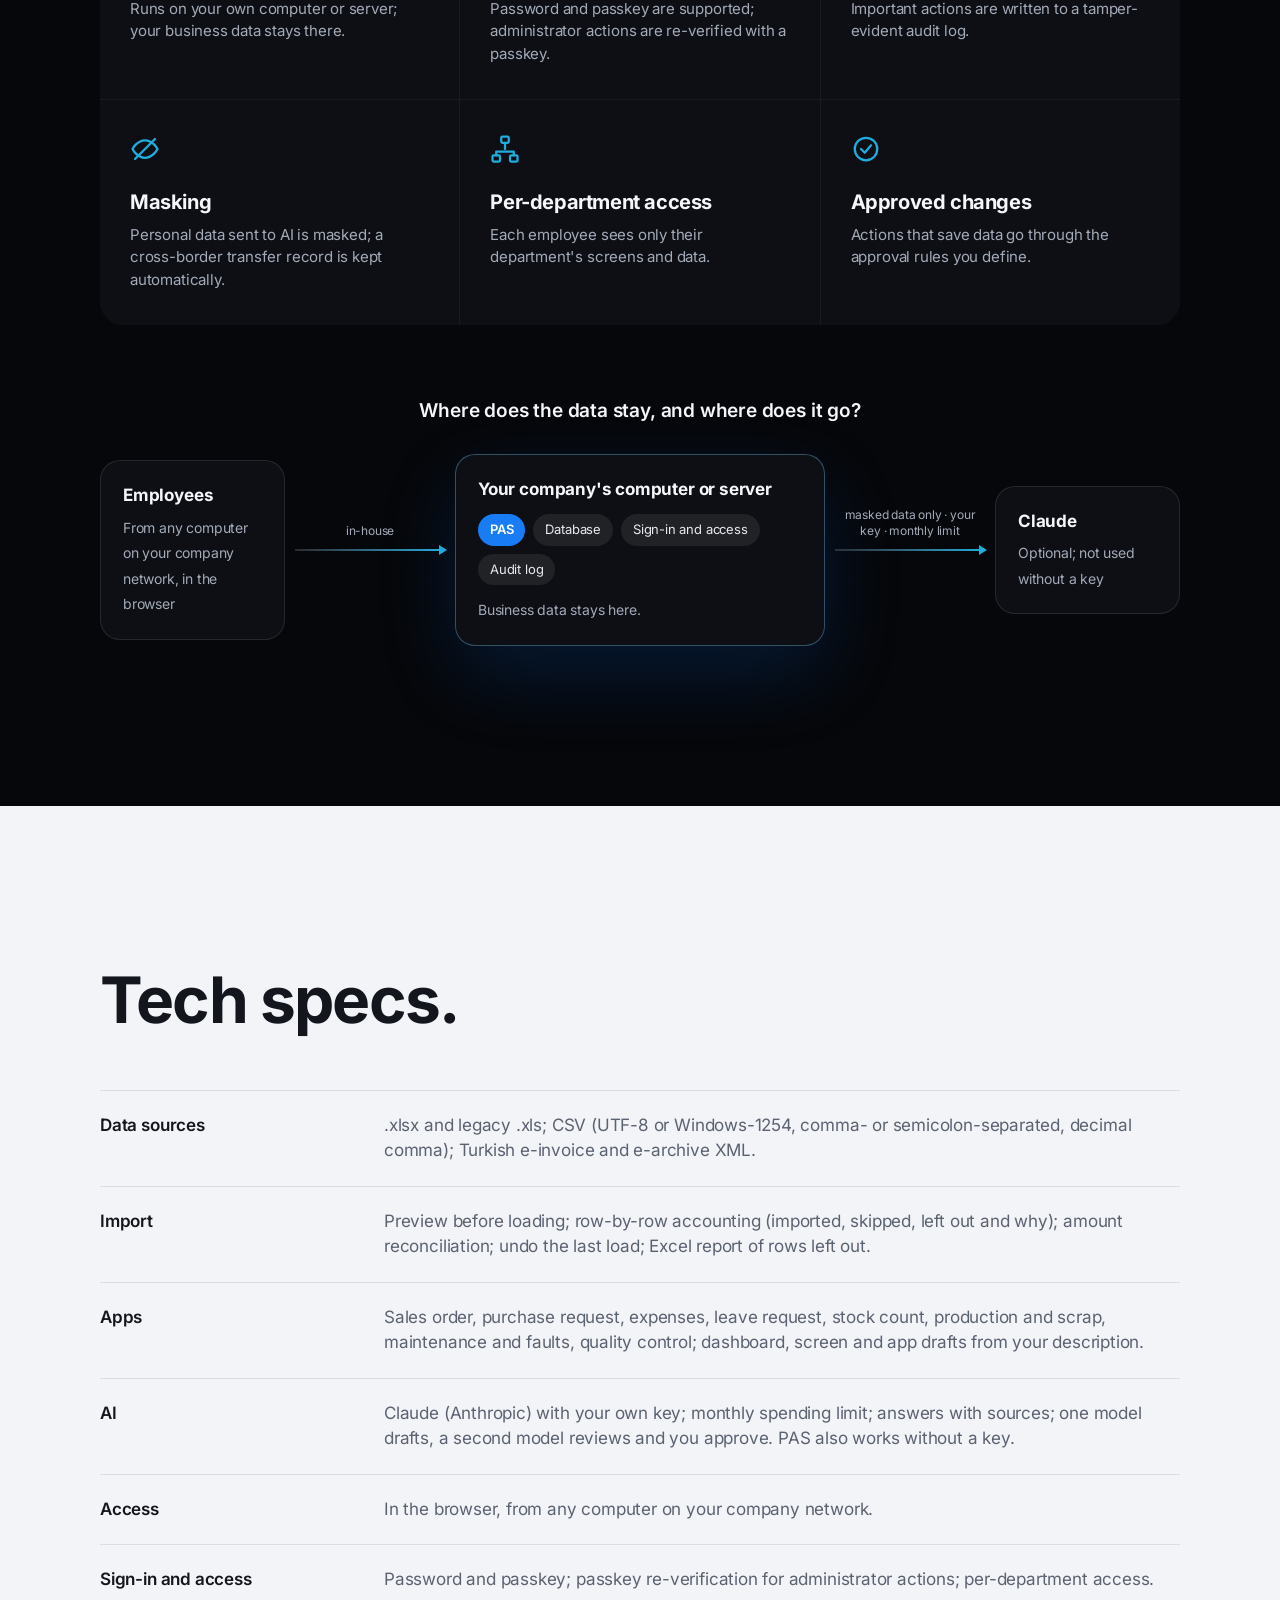
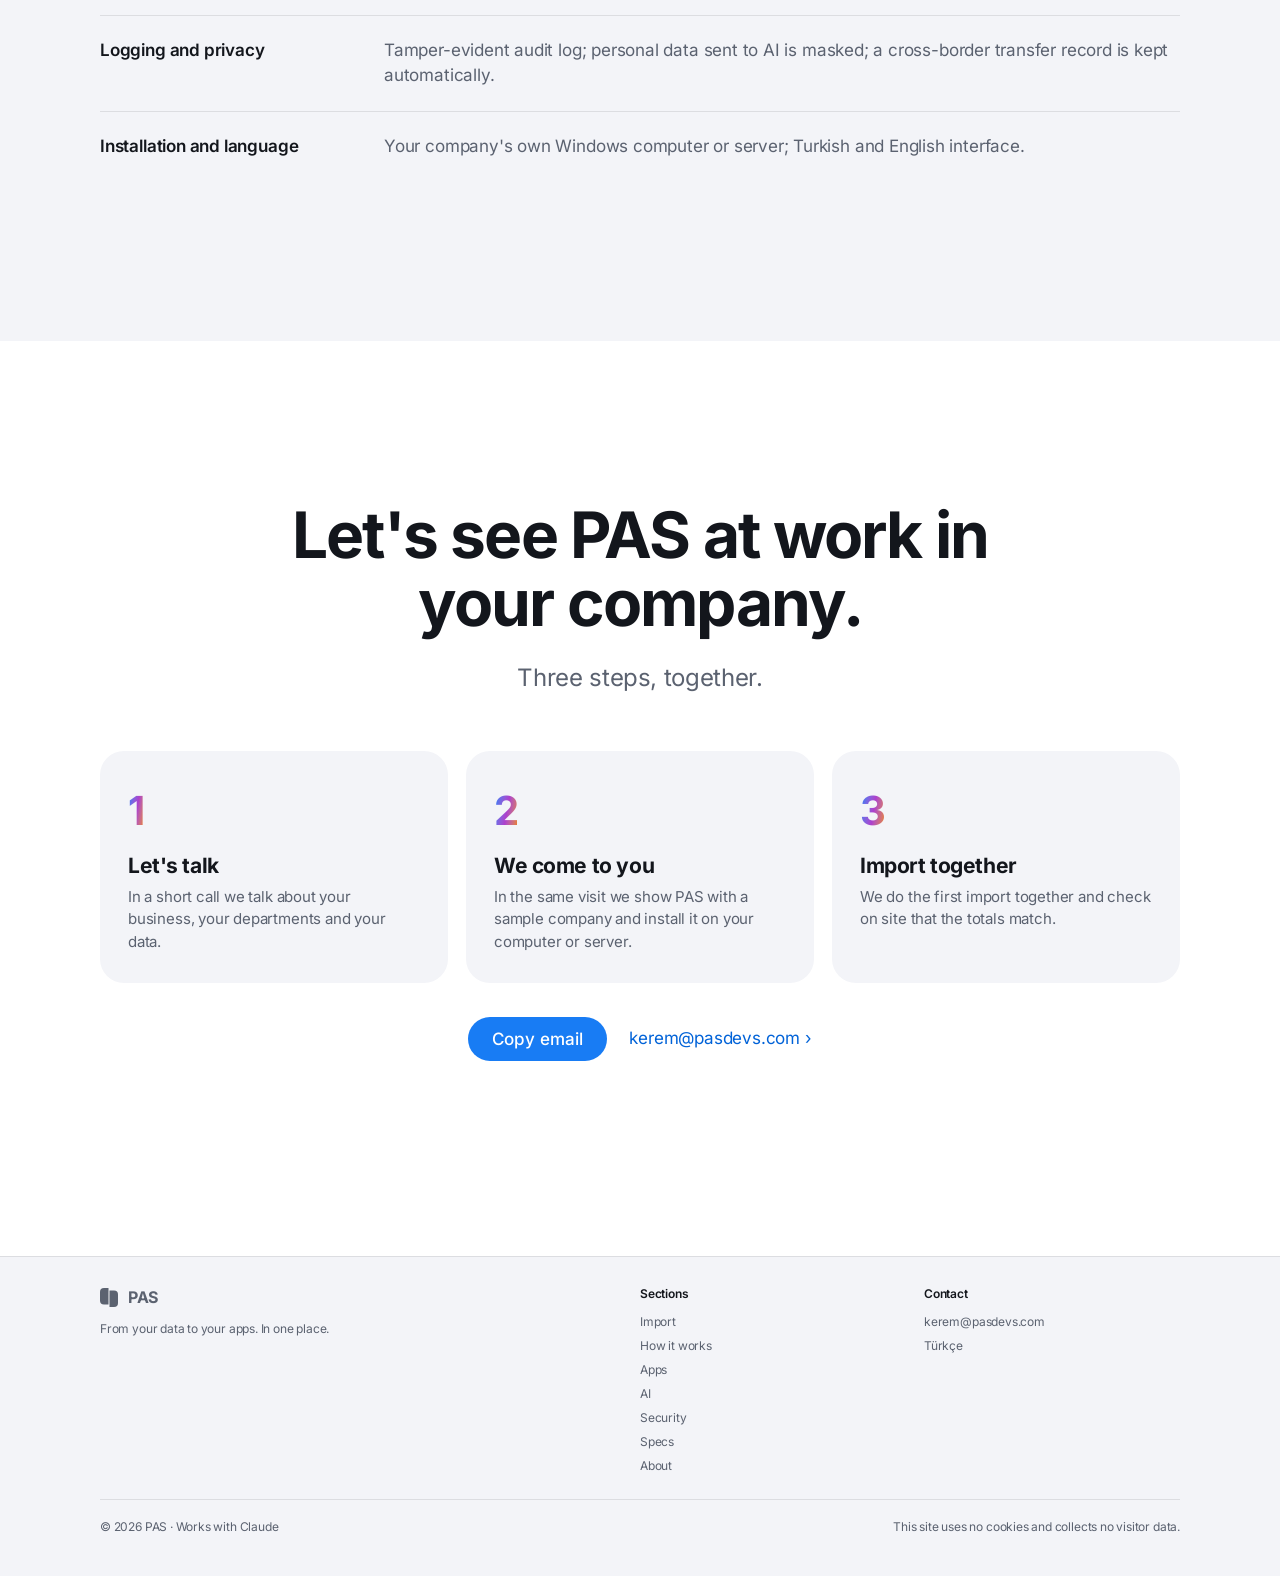
==== commit 646d55ca: "Site: Hakkımızda sayfası, tekrarlar kaldırıldı, dil düzeltmeleri - Hakkımızda ayrı sayfa (/hakkimizd" ====
--- a/en/index.html
+++ b/en/index.html
@@ -4,14 +4,14 @@
 <meta charset="utf-8">
 <meta name="viewport" content="width=device-width, initial-scale=1">
 <title>PAS — From your data to your apps</title>
-<meta name="description" content="PAS imports the Excel, CSV and e-invoice data of companies in any industry and of any size accurately and completely, and turns it into each department's own dashboards, forms and apps. It runs on your own computer or server.">
+<meta name="description" content="PAS imports your company's Excel, CSV and e-invoice data accurately and completely, and turns it into dashboards, forms and apps for every department. It runs on your own computer or server.">
 <link rel="canonical" href="https://pasdevs.com/en/">
 <link rel="alternate" hreflang="tr" href="https://pasdevs.com/">
 <link rel="alternate" hreflang="en" href="https://pasdevs.com/en/">
 <link rel="alternate" hreflang="x-default" href="https://pasdevs.com/">
 <meta property="og:type" content="website">
 <meta property="og:title" content="PAS — From your data to your apps">
-<meta property="og:description" content="PAS imports the Excel, CSV and e-invoice data of companies in any industry and of any size accurately and completely, and turns it into each department's own dashboards, forms and apps. It runs on your own computer or server.">
+<meta property="og:description" content="PAS imports your company's Excel, CSV and e-invoice data accurately and completely, and turns it into dashboards, forms and apps for every department. It runs on your own computer or server.">
 <meta property="og:url" content="https://pasdevs.com/en/">
 <meta property="og:image" content="https://pasdevs.com/assets/og.png">
 <meta property="og:image:width" content="1200">
@@ -22,8 +22,9 @@
 <link rel="icon" href="../assets/simge-32.png" sizes="32x32" type="image/png">
 <link rel="apple-touch-icon" href="../assets/apple-touch-icon.png">
 <link rel="preload" href="../assets/fonts/inter-latin-wght-normal.woff2" as="font" type="font/woff2" crossorigin>
-<link rel="stylesheet" href="../assets/site.css">
-<script src="../assets/site.js" defer></script>
+<link rel="stylesheet" href="../assets/site.css?v=6edd09432f">
+<script src="../assets/site.js?v=21319dc199" defer></script>
+<script type="application/ld+json">{"@context":"https://schema.org","@type":"Organization","name":"PAS","url":"https://pasdevs.com/","logo":"https://pasdevs.com/assets/apple-touch-icon.png","email":"kerem@pasdevs.com","founder":{"@type":"Person","name":"Şamil Kerem Yapar"},"address":{"@type":"PostalAddress","addressLocality":"İstanbul","addressCountry":"TR"}}</script>
 </head>
 <body>
 <a class="atla" href="#icerik">Skip to content</a>
@@ -41,6 +42,7 @@
       <a href="#yapay-zeka">AI</a>
       <a href="#guvenlik">Security</a>
       <a href="#ozellikler">Specs</a>
+      <a href="/en/about/">About</a>
     </nav>
     <a class="dil" href="/" hreflang="tr" lang="tr">Türkçe</a>
     <a class="dugme-kucuk" href="#iletisim">Contact</a>
@@ -49,12 +51,11 @@
 </header>
 
 <main id="icerik">
-
 <!-- açılış -->
 <section class="acilis">
   <div class="kap">
     <h1 class="belir"><span class="satir">From your data to your apps.</span><span class="satir renkli">In one place.</span></h1>
-    <p class="giris belir" style="--i:2">Whatever your industry and size: your spreadsheets, CSV files and e-invoices are imported accurately and completely, and become every department's own dashboards, forms and apps, from sales to human resources.</p>
+    <p class="giris belir" style="--i:2">Whatever your industry and size, your Excel, CSV and e-invoice data is imported accurately and completely, and every department, from sales to human resources, works with its own dashboards, forms and apps.</p>
     <div class="dugmeler belir" style="--i:3">
       <a class="dugme" href="#iletisim">Request a meeting</a>
       <a class="bag" href="#nasil">How it works</a>
@@ -105,78 +106,12 @@
   </div>
 </section>
 
-<!-- öne çıkanlar: yatay kaydırıcı -->
-<section class="bolum one-cikanlar" id="one-cikanlar" aria-labelledby="oc-baslik">
-  <div class="kap"><h2 class="belir" id="oc-baslik">Get the highlights.</h2></div>
-  <div class="serit" tabindex="0" role="region" aria-roledescription="carousel" aria-label="Highlights">
-    <article class="vitrin vitrin-aktarim" aria-roledescription="slide" aria-label="1 / 5">
-      <div class="vitrin-gorsel" aria-hidden="true">
-        <div class="buyuk-denklem"><b>50</b><i>=</i><b class="mavi">44</b><i>+</i><b class="turuncu">6</b><i>+</i><b class="yesil">0</b></div>
-        <small>Sample data</small>
-      </div>
-      <div class="vitrin-metin"><h3>Every row is accounted for.</h3><p>Each row in the file is counted as imported, skipped or left out with a reason, and the amount total is checked against the file.</p></div>
-    </article>
-    <article class="vitrin vitrin-uygulama" aria-roledescription="slide" aria-label="2 / 5">
-      <div class="vitrin-gorsel" aria-hidden="true">
-        <div class="simge-bulutu">
-          <span class="simge" style="background:oklch(0.6 0.2 257)"><svg viewBox="0 0 24 24" fill="none" stroke="currentColor" stroke-width="1.8" stroke-linecap="round" stroke-linejoin="round" aria-hidden="true"><path d="M3 17 9 11l4 4 8-8"/><path d="M15 7h6v6"/></svg></span>
-          <span class="simge" style="background:oklch(0.54 0.2 280)"><svg viewBox="0 0 24 24" fill="none" stroke="currentColor" stroke-width="1.8" stroke-linecap="round" stroke-linejoin="round" aria-hidden="true"><path d="M6 6h15l-1.5 9h-12z"/><path d="M6 6 5 3H2"/><circle cx="9" cy="20" r="1.4"/><circle cx="18" cy="20" r="1.4"/></svg></span>
-          <span class="simge" style="background:oklch(0.7 0.13 228)"><svg viewBox="0 0 24 24" fill="none" stroke="currentColor" stroke-width="1.8" stroke-linecap="round" stroke-linejoin="round" aria-hidden="true"><rect x="3" y="5" width="18" height="14" rx="2"/><path d="M3 10h18M7 15h4"/></svg></span>
-          <span class="simge" style="background:oklch(0.63 0.22 10)"><svg viewBox="0 0 24 24" fill="none" stroke="currentColor" stroke-width="1.8" stroke-linecap="round" stroke-linejoin="round" aria-hidden="true"><rect x="3" y="4" width="18" height="17" rx="2"/><path d="M8 2v4M16 2v4M3 10h18"/></svg></span>
-          <span class="simge" style="background:oklch(0.62 0.07 58)"><svg viewBox="0 0 24 24" fill="none" stroke="currentColor" stroke-width="1.8" stroke-linecap="round" stroke-linejoin="round" aria-hidden="true"><path d="m3 7 9-4 9 4-9 4-9-4Z"/><path d="M3 7v10l9 4 9-4V7M12 11v10"/></svg></span>
-          <span class="simge" style="background:oklch(0.7 0.16 55)"><svg viewBox="0 0 24 24" fill="none" stroke="currentColor" stroke-width="1.8" stroke-linecap="round" stroke-linejoin="round" aria-hidden="true"><path d="M4 20V10M10 20V4M16 20v-7M22 20H2"/></svg></span>
-          <span class="simge" style="background:oklch(0.62 0.21 25)"><svg viewBox="0 0 24 24" fill="none" stroke="currentColor" stroke-width="1.8" stroke-linecap="round" stroke-linejoin="round" aria-hidden="true"><path d="M14.7 6.3a4 4 0 0 0-5.4 5.4L3 18l3 3 6.3-6.3a4 4 0 0 0 5.4-5.4l-2.5 2.5-2.5-.5-.5-2.5z"/></svg></span>
-          <span class="simge" style="background:oklch(0.62 0.17 150)"><svg viewBox="0 0 24 24" fill="none" stroke="currentColor" stroke-width="1.8" stroke-linecap="round" stroke-linejoin="round" aria-hidden="true"><path d="M12 3 5 6v6c0 4.5 3 7.5 7 9 4-1.5 7-4.5 7-9V6z"/><path d="m9 12 2 2 4-4"/></svg></span>
-        </div>
-      </div>
-      <div class="vitrin-metin"><h3>Ready-made apps, one click.</h3><p>Commonly needed apps, from sales to human resources, install into a department and work right away.</p></div>
-    </article>
-    <article class="vitrin vitrin-sor" aria-roledescription="slide" aria-label="3 / 5">
-      <div class="vitrin-gorsel" aria-hidden="true">
-        <div class="balon soru">Which customer did we sell the most to last month?</div>
-        <div class="balon cevap"><span class="cizgi"></span><span class="cizgi kisa"></span><small>The answer, with its source</small></div>
-      </div>
-      <div class="vitrin-metin"><h3>Ask your data.</h3><p>Ask in plain language; the answer shows which data it came from.</p></div>
-    </article>
-    <article class="vitrin vitrin-guvenlik" aria-roledescription="slide" aria-label="4 / 5">
-      <div class="vitrin-gorsel" aria-hidden="true"><span class="kalkan"><svg viewBox="0 0 24 24" fill="none" stroke="currentColor" stroke-width="1.8" stroke-linecap="round" stroke-linejoin="round" aria-hidden="true"><rect x="3" y="3" width="18" height="7" rx="2"/><rect x="3" y="14" width="18" height="7" rx="2"/><path d="M7 6.5h.01M7 17.5h.01"/></svg></span></div>
-      <div class="vitrin-metin"><h3>Your data stays with you.</h3><p>PAS runs on your company's own computer or server, and business data is kept there.</p></div>
-    </article>
-    <article class="vitrin vitrin-birim" aria-roledescription="slide" aria-label="5 / 5">
-      <div class="vitrin-gorsel" aria-hidden="true">
-        <div class="birimler">
-          <div style="background:linear-gradient(160deg,oklch(0.6 0.2 257),oklch(0.52 0.2 265))"><b>Sales</b><span>Orders and invoices</span></div>
-          <div style="background:linear-gradient(160deg,oklch(0.62 0.17 150),oklch(0.55 0.15 165))"><b>Human resources</b><span>Leave and expenses</span></div>
-          <div style="background:linear-gradient(160deg,oklch(0.7 0.16 55),oklch(0.62 0.18 40))"><b>Production</b><span>Work orders and scrap</span></div>
-        </div>
-      </div>
-      <div class="vitrin-metin"><h3>Everyone sees their own work.</h3><p>Each department sees only its own screens, forms and data.</p></div>
-    </article>
-  </div>
-  <div class="kap serit-denetim">
-    <div class="noktalar">
-      <button type="button" aria-label="Go to highlight: 1"></button>
-      <button type="button" aria-label="Go to highlight: 2"></button>
-      <button type="button" aria-label="Go to highlight: 3"></button>
-      <button type="button" aria-label="Go to highlight: 4"></button>
-      <button type="button" aria-label="Go to highlight: 5"></button>
-    </div>
-    <button class="oynat" type="button" data-duraklat="Pause the slides" data-oynat="Play the slides" aria-label="Pause the slides"><span></span></button>
-  </div>
-  <div class="kap rakamlar">
-    <div class="belir" style="--i:0"><strong class="renkli">4</strong><p>file formats: .xlsx, .xls, CSV and e-invoice XML</p></div>
-    <div class="belir" style="--i:1"><strong class="renkli">0</strong><p>silent losses: every row is accounted for</p></div>
-    <div class="belir" style="--i:2"><strong class="renkli">2</strong><p>models: one drafts, the other reviews</p></div>
-    <div class="belir" style="--i:3"><strong class="renkli">2</strong><p>languages: Turkish and English</p></div>
-  </div>
-</section>
-
 <!-- aktarım güvencesi -->
 <section class="bolum gri ortali" id="aktarim">
   <div class="kap">
     <p class="ust-baslik belir">Import assurance</p>
     <h2 class="belir" style="--i:1">Every row is accounted for.</h2>
-    <p class="giris belir" style="--i:2">Before loading, PAS reads your file and shows you how many rows were taken, which were skipped or left out and why, and whether numeric column totals match the file. Nothing is lost silently.</p>
+    <p class="giris belir" style="--i:2">Before loading, PAS reads your file and shows you how many rows will be imported, which will be skipped or left out and why, and whether numeric column totals match the file. No row is ever lost silently.</p>
     <div class="denklem" data-gozle>
       <div class="kutu belir" style="--i:0"><small>Rows in file</small><strong data-say="50">0</strong><p>Monthly Excel report</p></div>
       <span class="isaret belir" style="--i:1">=</span>
@@ -187,14 +122,14 @@
       <div class="kutu yesil belir" style="--i:6"><small>Left out</small><strong data-say="0">0</strong><p>Listed with reasons</p></div>
     </div>
     <div class="belir" style="--i:7">
-      <p class="mutabakat"><span class="tik"><svg width="12" height="12" viewBox="0 0 12 12" aria-hidden="true"><path d="M2 6.5 5 9l5-6" fill="none" stroke="#fff" stroke-width="2" stroke-linecap="round" stroke-linejoin="round"/></svg></span>Amount total: 929,524 in file · 929,524 loaded</p>
-      <p class="dipnot">Sample data: the sample company's monthly Excel report with subtotal and grand total rows.</p>
+      <p class="mutabakat"><span class="tik"><svg width="12" height="12" viewBox="0 0 12 12" aria-hidden="true"><path d="M2 6.5 5 9l5-6" fill="none" stroke="#fff" stroke-width="2" stroke-linecap="round" stroke-linejoin="round"/></svg></span>Amount total · file: 929,524 · loaded: 929,524</p>
+      <p class="dipnot">Sample data: a monthly Excel report with subtotal and grand total rows.</p>
     </div>
     <div class="ozellikler">
       <div class="belir" style="--i:0"><h3>Four formats</h3><p>.xlsx and legacy .xls, CSV with Turkish characters and decimal commas, Turkish e-invoice and e-archive XML.</p></div>
       <div class="belir" style="--i:1"><h3>Values preserved</h3><p>Leading zeros, account codes, cells with units and Turkish dates stay as they are.</p></div>
       <div class="belir" style="--i:2"><h3>Reversible</h3><p>Undo the last load in one click; the previous data comes back.</p></div>
-      <div class="belir" style="--i:3"><h3>Reported</h3><p>Rows left out are downloadable as Excel, with reasons.</p></div>
+      <div class="belir" style="--i:3"><h3>Reported</h3><p>Download the rows left out as Excel, with their reasons.</p></div>
     </div>
   </div>
 </section>
@@ -204,9 +139,9 @@
   <div class="anlatim-sahne">
     <div>
       <div class="adimlar">
-        <div class="adim etkin"><span class="no">01</span><h2>Bring it in.</h2><p>Upload your Excel, CSV and e-invoice files. PAS recognises the columns, accounts for every row in a preview and writes only when you approve.</p></div>
+        <div class="adim etkin"><span class="no">01</span><h2>Bring it in.</h2><p>Upload your Excel, CSV and e-invoice files. PAS recognizes the columns itself and saves the data once you approve the preview.</p></div>
         <div class="adim"><span class="no">02</span><h2>Install or generate.</h2><p>Install ready-made apps into a department in one click. Need something else? Describe it and PAS drafts the dashboard, screen or app.</p></div>
-        <div class="adim"><span class="no">03</span><h2>Everyone sees their own work.</h2><p>Each department sees its own screens, forms and reports. Permissions are per department, and every change is recorded.</p></div>
+        <div class="adim"><span class="no">03</span><h2>Everyone sees their own work.</h2><p>Each department sees only its own screens, forms and reports. Permissions are per department, and every change is recorded.</p></div>
       </div>
       <div class="ilerleme" aria-hidden="true"><i></i><i></i><i></i></div>
     </div>
@@ -215,9 +150,9 @@
         <div class="panel-baslik"><span>Data sources</span><span class="etiket">Sample data</span></div>
         <div class="dosyalar">
           <div class="dosya"><span class="tur" style="background:oklch(0.62 0.17 150)">XLSX</span><div>Monthly_Report_September.xlsx<small>44 rows imported · 6 total rows skipped</small></div><span class="durum">✓</span></div>
-          <div class="dosya"><span class="tur" style="background:oklch(0.6 0.2 257)">CSV</span><div>Satis_Ekim.csv<small>Windows-1254 · semicolon · decimal comma</small></div><span class="durum">✓</span></div>
-          <div class="dosya"><span class="tur" style="background:oklch(0.7 0.16 55)">XLS</span><div>Stok_Sayimi_2019.xls<small>Leading zeros kept · hidden row reported</small></div><span class="durum">✓</span></div>
-          <div class="dosya"><span class="tur" style="background:oklch(0.58 0.22 318)">XML</span><div>e-Fatura_Ekim.zip<small>6 sales, 2 purchase invoices · amounts reconciled</small></div><span class="durum">✓</span></div>
+          <div class="dosya"><span class="tur" style="background:oklch(0.6 0.2 257)">CSV</span><div>Sales_October.csv<small>Windows-1254 · semicolon · decimal comma</small></div><span class="durum">✓</span></div>
+          <div class="dosya"><span class="tur" style="background:oklch(0.7 0.16 55)">XLS</span><div>Stock_Count_2019.xls<small>Leading zeros kept · hidden row reported</small></div><span class="durum">✓</span></div>
+          <div class="dosya"><span class="tur" style="background:oklch(0.58 0.22 318)">XML</span><div>e-Invoice_October.zip<small>6 sales, 2 purchase invoices · amounts reconciled</small></div><span class="durum">✓</span></div>
         </div>
       </div>
       <div class="panel">
@@ -236,7 +171,6 @@
           <div style="background:linear-gradient(160deg,oklch(0.62 0.17 150),oklch(0.55 0.15 165))"><b>Human resources</b><span>Leave and expenses</span></div>
           <div style="background:linear-gradient(160deg,oklch(0.7 0.16 55),oklch(0.62 0.18 40))"><b>Production</b><span>Work orders and scrap</span></div>
         </div>
-        <p class="dipnot">Each department sees only its own data.</p>
       </div>
     </div>
   </div>
@@ -247,7 +181,7 @@
   <div class="kap">
     <p class="ust-baslik belir">Ready-made apps</p>
     <h2 class="belir" style="--i:1">Working from day one.</h2>
-    <p class="giris belir" style="--i:2">Commonly needed apps come ready, from sales to human resources and from the warehouse to production: install them into a department and the form and list work right away. You build what is specific to your industry and business yourself.</p>
+    <p class="giris belir" style="--i:2">The most commonly needed apps come ready, from purchasing to leave requests and from the warehouse to production: install them into a department and their forms and lists work right away. You build the ones specific to your industry and business yourself.</p>
     <div class="izgara">
       <div class="uygulama belir" style="--i:0"><span class="simge" style="background:oklch(0.6 0.2 257)"><svg viewBox="0 0 24 24" fill="none" stroke="currentColor" stroke-width="1.8" stroke-linecap="round" stroke-linejoin="round" aria-hidden="true"><path d="M3 17 9 11l4 4 8-8"/><path d="M15 7h6v6"/></svg></span><h3>Sales order</h3><p>Customers, products and delivery dates.</p></div>
       <div class="uygulama belir" style="--i:1"><span class="simge" style="background:oklch(0.54 0.2 280)"><svg viewBox="0 0 24 24" fill="none" stroke="currentColor" stroke-width="1.8" stroke-linecap="round" stroke-linejoin="round" aria-hidden="true"><path d="M6 6h15l-1.5 9h-12z"/><path d="M6 6 5 3H2"/><circle cx="9" cy="20" r="1.4"/><circle cx="18" cy="20" r="1.4"/></svg></span><h3>Purchase request</h3><p>Requests from departments and their amounts.</p></div>
@@ -265,12 +199,12 @@
 <section class="bolum ortali" id="yapay-zeka">
   <div class="kap">
     <p class="ust-baslik belir">AI</p>
-    <h2 class="belir" style="--i:1">AI does the work.<br><span class="renkli">You keep the decision.</span></h2>
+    <h2 class="belir" style="--i:1">AI drafts.<br><span class="renkli">You decide.</span></h2>
     <p class="giris belir" style="--i:2">Ask a question and get an answer with its source. Ask for a dashboard or an app and get a draft. Nothing is published without your approval.</p>
     <div class="kartlar">
       <div class="kart belir" style="--i:0"><span class="no renkli">01</span><h3>Ask your data</h3><p>Ask in plain language, like “Which customer did we sell the most to last month?”; the answer shows which data it came from.</p></div>
       <div class="kart belir" style="--i:1"><span class="no renkli">02</span><h3>Draft and review</h3><p>One model drafts the dashboard, screen or app and a second model reviews it separately; you approve before it is published.</p></div>
-      <div class="kart belir" style="--i:2"><span class="no renkli">03</span><h3>Your key, your budget</h3><p>It runs on your own Anthropic account and you set the monthly spending cap. Without a key, PAS works without AI.</p></div>
+      <div class="kart belir" style="--i:2"><span class="no renkli">03</span><h3>Your key, your budget</h3><p>It runs on your own Anthropic account, and you set the monthly spending limit. Without a key, PAS works without AI.</p></div>
     </div>
     <p class="rozet belir">Works with Claude</p>
   </div>
@@ -281,26 +215,26 @@
   <div class="kap">
     <p class="ust-baslik belir">Security</p>
     <h2 class="belir" style="--i:1">Your data stays with you.</h2>
-    <p class="giris belir" style="--i:2">PAS is installed on your company's own computer or server. You decide who sees and changes what.</p>
+    <p class="giris belir" style="--i:2">You decide who sees what and which data leaves your company; every change is on record.</p>
     <div class="guvence">
-      <div class="belir" style="--i:0"><svg viewBox="0 0 24 24" fill="none" stroke="currentColor" stroke-width="1.8" stroke-linecap="round" stroke-linejoin="round" aria-hidden="true"><rect x="3" y="3" width="18" height="7" rx="2"/><rect x="3" y="14" width="18" height="7" rx="2"/><path d="M7 6.5h.01M7 17.5h.01"/></svg><h3>On your computer</h3><p>Runs on your own computer or server; business data is kept there.</p></div>
-      <div class="belir" style="--i:1"><svg viewBox="0 0 24 24" fill="none" stroke="currentColor" stroke-width="1.8" stroke-linecap="round" stroke-linejoin="round" aria-hidden="true"><circle cx="8" cy="15" r="4"/><path d="m10.8 12.2 8.2-8.2M17 6l2 2M14 9l2 2"/></svg><h3>Passkey sign-in</h3><p>Password and passkey; administrator actions require passkey re-verification.</p></div>
+      <div class="belir" style="--i:0"><svg viewBox="0 0 24 24" fill="none" stroke="currentColor" stroke-width="1.8" stroke-linecap="round" stroke-linejoin="round" aria-hidden="true"><rect x="3" y="3" width="18" height="7" rx="2"/><rect x="3" y="14" width="18" height="7" rx="2"/><path d="M7 6.5h.01M7 17.5h.01"/></svg><h3>On your computer</h3><p>Runs on your own computer or server; your business data stays there.</p></div>
+      <div class="belir" style="--i:1"><svg viewBox="0 0 24 24" fill="none" stroke="currentColor" stroke-width="1.8" stroke-linecap="round" stroke-linejoin="round" aria-hidden="true"><circle cx="8" cy="15" r="4"/><path d="m10.8 12.2 8.2-8.2M17 6l2 2M14 9l2 2"/></svg><h3>Passkey sign-in</h3><p>Password and passkey are supported; administrator actions are re-verified with a passkey.</p></div>
       <div class="belir" style="--i:2"><svg viewBox="0 0 24 24" fill="none" stroke="currentColor" stroke-width="1.8" stroke-linecap="round" stroke-linejoin="round" aria-hidden="true"><path d="M8 3h8l4 4v14H4V3z"/><path d="M8 11h8M8 15h8M8 7h4"/></svg><h3>Audit log</h3><p>Important actions are written to a tamper-evident audit log.</p></div>
       <div class="belir" style="--i:3"><svg viewBox="0 0 24 24" fill="none" stroke="currentColor" stroke-width="1.8" stroke-linecap="round" stroke-linejoin="round" aria-hidden="true"><path d="M2 12s3.5-7 10-7 10 7 10 7-3.5 7-10 7S2 12 2 12z"/><path d="M4 20 20 4"/></svg><h3>Masking</h3><p>Personal data sent to AI is masked; a cross-border transfer record is kept automatically.</p></div>
       <div class="belir" style="--i:4"><svg viewBox="0 0 24 24" fill="none" stroke="currentColor" stroke-width="1.8" stroke-linecap="round" stroke-linejoin="round" aria-hidden="true"><rect x="9" y="2" width="6" height="5" rx="1"/><rect x="2" y="17" width="6" height="5" rx="1"/><rect x="16" y="17" width="6" height="5" rx="1"/><path d="M12 7v5M5 17v-3h14v3"/></svg><h3>Per-department access</h3><p>Each employee sees only their department's screens and data.</p></div>
-      <div class="belir" style="--i:5"><svg viewBox="0 0 24 24" fill="none" stroke="currentColor" stroke-width="1.8" stroke-linecap="round" stroke-linejoin="round" aria-hidden="true"><circle cx="12" cy="12" r="9"/><path d="m8 12 3 3 5-6"/></svg><h3>Approved writes</h3><p>Actions that save data pass the approval rule you define.</p></div>
+      <div class="belir" style="--i:5"><svg viewBox="0 0 24 24" fill="none" stroke="currentColor" stroke-width="1.8" stroke-linecap="round" stroke-linejoin="round" aria-hidden="true"><circle cx="12" cy="12" r="9"/><path d="m8 12 3 3 5-6"/></svg><h3>Approved changes</h3><p>Actions that save data go through the approval rules you define.</p></div>
     </div>
     <figure class="sema belir" aria-labelledby="sema-baslik">
       <figcaption id="sema-baslik">Where does the data stay, and where does it go?</figcaption>
       <div class="sema-akis">
-        <div class="sema-uc"><b>Employees</b><span>In the browser, also across your company network</span></div>
+        <div class="sema-uc"><b>Employees</b><span>From any computer on your company network, in the browser</span></div>
         <div class="sema-ok"><span>in-house</span></div>
         <div class="sema-sunucu">
           <b>Your company's computer or server</b>
           <div class="sema-cipler"><span class="ana-cip">PAS</span><span>Database</span><span>Sign-in and access</span><span>Audit log</span></div>
-          <small>Business data is kept here.</small>
-        </div>
-        <div class="sema-ok dis"><span>masked data only · your key · monthly cap</span></div>
+          <small>Business data stays here.</small>
+        </div>
+        <div class="sema-ok dis"><span>masked data only · your key · monthly limit</span></div>
         <div class="sema-uc"><b>Claude</b><span>Optional; not used without a key</span></div>
       </div>
     </figure>
@@ -312,11 +246,11 @@
   <div class="kap">
     <h2 class="belir">Tech specs.</h2>
     <dl class="teknik">
-      <div class="belir"><dt>Data sources</dt><dd>.xlsx and legacy .xls; CSV (UTF-8 or Windows-1254, comma or semicolon separated, decimal comma); Turkish e-invoice and e-archive XML.</dd></div>
+      <div class="belir"><dt>Data sources</dt><dd>.xlsx and legacy .xls; CSV (UTF-8 or Windows-1254, comma- or semicolon-separated, decimal comma); Turkish e-invoice and e-archive XML.</dd></div>
       <div class="belir"><dt>Import</dt><dd>Preview before loading; row-by-row accounting (imported, skipped, left out and why); amount reconciliation; undo the last load; Excel report of rows left out.</dd></div>
       <div class="belir"><dt>Apps</dt><dd>Sales order, purchase request, expenses, leave request, stock count, production and scrap, maintenance and faults, quality control; dashboard, screen and app drafts from your description.</dd></div>
-      <div class="belir"><dt>AI</dt><dd>Claude (Anthropic) with your own key; monthly spending cap; answers with sources; one model drafts, a second model reviews and you approve. Works without a key too.</dd></div>
-      <div class="belir"><dt>Access</dt><dd>In the browser; other employees on your company network can connect too.</dd></div>
+      <div class="belir"><dt>AI</dt><dd>Claude (Anthropic) with your own key; monthly spending limit; answers with sources; one model drafts, a second model reviews and you approve. PAS also works without a key.</dd></div>
+      <div class="belir"><dt>Access</dt><dd>In the browser, from any computer on your company network.</dd></div>
       <div class="belir"><dt>Sign-in and access</dt><dd>Password and passkey; passkey re-verification for administrator actions; per-department access.</dd></div>
       <div class="belir"><dt>Logging and privacy</dt><dd>Tamper-evident audit log; personal data sent to AI is masked; a cross-border transfer record is kept automatically.</dd></div>
       <div class="belir"><dt>Installation and language</dt><dd>Your company's own Windows computer or server; Turkish and English interface.</dd></div>
@@ -327,12 +261,12 @@
 <!-- kapanış -->
 <section class="bolum ortali kapanis" id="iletisim">
   <div class="kap">
-    <h2 class="belir">Let's see PAS in your company.</h2>
+    <h2 class="belir">Let's see PAS at work in your company.</h2>
     <p class="giris belir" style="--i:1">Three steps, together.</p>
     <ol class="surec">
       <li class="belir" style="--i:0"><span class="no renkli">1</span><h3>Let's talk</h3><p>In a short call we talk about your business, your departments and your data.</p></li>
       <li class="belir" style="--i:1"><span class="no renkli">2</span><h3>We come to you</h3><p>In the same visit we show PAS with a sample company and install it on your computer or server.</p></li>
-      <li class="belir" style="--i:2"><span class="no renkli">3</span><h3>Import together</h3><p>We do the first import together and check the reconciliation together.</p></li>
+      <li class="belir" style="--i:2"><span class="no renkli">3</span><h3>Import together</h3><p>We do the first import together and check on site that the totals match.</p></li>
     </ol>
     <div class="dugmeler belir" style="--i:3">
       <button class="dugme kopyala" type="button" data-kopyala="kerem@pasdevs.com" data-tamam="Email address copied">Copy email</button>
@@ -358,6 +292,7 @@
       <a href="#yapay-zeka">AI</a>
       <a href="#guvenlik">Security</a>
       <a href="#ozellikler">Specs</a>
+      <a href="/en/about/">About</a>
     </nav>
     <div>
       <b>Contact</b>
--- a/assets/site.css
+++ b/assets/site.css
@@ -845,7 +845,8 @@
 
 /* --- üst çubuk: etkin bölüm ve dar ekran menüsü ----------------------------------------------- */
 
-.ust nav a.etkin {
+.ust nav a.etkin,
+.ust nav a[aria-current="page"] {
   opacity: 1;
   color: var(--mavi-koyu);
 }
@@ -884,306 +885,6 @@
   transform: rotate(-45deg);
 }
 
-/* --- öne çıkanlar: yatay kaydırıcı ------------------------------------------------------------- */
-
-.one-cikanlar {
-  overflow: hidden;
-  padding-bottom: clamp(72px, 10vw, 120px);
-}
-.one-cikanlar h2 {
-  margin-bottom: 40px;
-}
-.serit {
-  --kart-g: min(820px, 86vw);
-  display: flex;
-  gap: 20px;
-  overflow-x: auto;
-  scroll-snap-type: x mandatory;
-  overscroll-behavior-x: contain;
-  padding: 8px calc((100% - var(--kart-g)) / 2) 24px;
-  scrollbar-width: none;
-}
-.serit::-webkit-scrollbar {
-  display: none;
-}
-.serit:focus-visible {
-  outline-offset: -3px;
-}
-.vitrin {
-  flex: 0 0 var(--kart-g);
-  scroll-snap-align: center;
-  display: grid;
-  grid-template-rows: 1fr auto;
-  min-height: clamp(440px, 52vw, 560px);
-  border-radius: 28px;
-  overflow: hidden;
-  background: var(--zemin-gri);
-  opacity: 0.5;
-  transform: scale(0.97);
-  transition: opacity 0.5s var(--egri), transform 0.5s var(--egri);
-}
-.vitrin.etkin {
-  opacity: 1;
-  transform: none;
-}
-.vitrin-gorsel {
-  display: grid;
-  place-items: center;
-  align-content: center;
-  gap: 16px;
-  padding: 44px 32px 8px;
-}
-.vitrin-metin {
-  max-width: 640px;
-  padding: 0 40px 40px;
-}
-.vitrin-metin h3 {
-  margin-bottom: 10px;
-  font-size: clamp(24px, 3vw, 32px);
-}
-.vitrin-metin p {
-  margin: 0;
-  font-size: 17px;
-  color: var(--yazi-ikincil);
-}
-
-.buyuk-denklem {
-  display: flex;
-  align-items: baseline;
-  flex-wrap: wrap;
-  justify-content: center;
-  gap: 0.24em;
-  font-size: clamp(44px, 6.2vw, 92px);
-  font-weight: 700;
-  letter-spacing: -0.045em;
-  line-height: 1;
-}
-.buyuk-denklem i {
-  font-style: normal;
-  font-weight: 400;
-  color: var(--yazi-ikincil);
-}
-.buyuk-denklem .mavi {
-  color: var(--mavi);
-}
-.buyuk-denklem .turuncu {
-  color: var(--turuncu);
-}
-.buyuk-denklem .yesil {
-  color: var(--yesil);
-}
-.vitrin-aktarim small {
-  font-size: 12px;
-  font-weight: 600;
-  color: var(--yazi-ikincil);
-  padding: 4px 10px;
-  border-radius: 980px;
-  background: #fff;
-}
-
-.vitrin-uygulama,
-.vitrin-guvenlik {
-  background: #0d0f14;
-  color: #f5f6f9;
-}
-.vitrin-uygulama .vitrin-metin p,
-.vitrin-guvenlik .vitrin-metin p {
-  color: #a3aab8;
-}
-.simge-bulutu {
-  display: grid;
-  grid-template-columns: repeat(4, 64px);
-  gap: 18px;
-}
-.simge-bulutu .simge {
-  width: 64px;
-  height: 64px;
-  margin: 0;
-  border-radius: 17px;
-  box-shadow: 0 14px 34px rgba(0, 0, 0, 0.35);
-}
-.simge-bulutu .simge svg {
-  width: 30px;
-  height: 30px;
-}
-.vitrin.etkin .simge-bulutu .simge {
-  animation: yuz 5s ease-in-out infinite;
-}
-.simge-bulutu .simge:nth-child(2n) {
-  animation-delay: -1.2s;
-}
-.simge-bulutu .simge:nth-child(3n) {
-  animation-delay: -2.6s;
-}
-@keyframes yuz {
-  50% {
-    transform: translateY(-8px);
-  }
-}
-
-.vitrin-sor {
-  background: linear-gradient(160deg, oklch(0.965 0.025 300), oklch(0.955 0.03 250));
-}
-.vitrin-sor .vitrin-gorsel {
-  place-items: stretch;
-  width: min(520px, 100%);
-  justify-self: center;
-}
-.balon {
-  max-width: 440px;
-  padding: 16px 20px;
-  border-radius: 22px;
-  font-size: 18px;
-  line-height: 1.35;
-}
-.balon.soru {
-  justify-self: end;
-  background: var(--mavi);
-  color: #fff;
-  border-bottom-right-radius: 6px;
-}
-.balon.cevap {
-  justify-self: start;
-  display: grid;
-  gap: 10px;
-  width: min(440px, 82%);
-  background: #fff;
-  box-shadow: var(--golge);
-  border-bottom-left-radius: 6px;
-}
-.balon .cizgi {
-  height: 10px;
-  border-radius: 5px;
-  background: var(--zemin-gri);
-}
-.balon .cizgi.kisa {
-  width: 62%;
-}
-.balon small {
-  font-size: 13px;
-  font-weight: 600;
-  color: var(--mavi-koyu);
-}
-
-.kalkan {
-  display: grid;
-  place-items: center;
-  width: 148px;
-  height: 148px;
-  border-radius: 38px;
-  color: var(--camgobegi);
-  background: radial-gradient(circle at 50% 38%, rgba(70, 170, 255, 0.28), transparent 70%), #12151c;
-  box-shadow: 0 0 0 1px rgba(255, 255, 255, 0.08), 0 30px 90px rgba(40, 130, 255, 0.28);
-}
-.kalkan svg {
-  width: 66px;
-  height: 66px;
-}
-
-.vitrin-birim .birimler {
-  width: min(600px, 100%);
-}
-
-.serit-denetim {
-  display: flex;
-  justify-content: center;
-  align-items: center;
-  gap: 14px;
-  margin-top: 8px;
-}
-.noktalar {
-  display: flex;
-  align-items: center;
-  gap: 10px;
-  padding: 14px 18px;
-  border-radius: 980px;
-  background: rgba(19, 22, 28, 0.06);
-}
-.noktalar button {
-  position: relative;
-  width: 8px;
-  height: 8px;
-  padding: 0;
-  border: 0;
-  border-radius: 4px;
-  overflow: hidden;
-  background: rgba(19, 22, 28, 0.3);
-  cursor: pointer;
-  transition: width 0.4s var(--egri), background 0.3s;
-}
-.noktalar button.etkin {
-  width: 44px;
-  background: rgba(19, 22, 28, 0.16);
-}
-.noktalar button.etkin::after {
-  content: "";
-  position: absolute;
-  inset: 0;
-  border-radius: inherit;
-  background: var(--yazi);
-  transform-origin: left;
-}
-.one-cikanlar.oynuyor .noktalar button.etkin::after {
-  animation: dolum var(--sure, 6s) linear forwards;
-}
-@keyframes dolum {
-  from {
-    transform: scaleX(0);
-  }
-  to {
-    transform: scaleX(1);
-  }
-}
-.oynat {
-  display: grid;
-  place-items: center;
-  width: 44px;
-  height: 44px;
-  padding: 0;
-  border: 0;
-  border-radius: 50%;
-  background: rgba(19, 22, 28, 0.06);
-  cursor: pointer;
-}
-.oynat span {
-  width: 12px;
-  height: 14px;
-  border-left: 4px solid var(--yazi);
-  border-right: 4px solid var(--yazi);
-}
-.oynat.durdu span {
-  width: 0;
-  height: 0;
-  margin-left: 4px;
-  border: 0;
-  border-left: 12px solid var(--yazi);
-  border-top: 7px solid transparent;
-  border-bottom: 7px solid transparent;
-}
-
-.rakamlar {
-  display: grid;
-  grid-template-columns: repeat(4, 1fr);
-  gap: 18px;
-  margin-top: 72px;
-}
-.rakamlar div {
-  padding-top: 20px;
-  border-top: 1px solid var(--ayirici);
-}
-.rakamlar strong {
-  display: block;
-  font-size: clamp(48px, 6vw, 72px);
-  font-weight: 700;
-  letter-spacing: -0.045em;
-  line-height: 1;
-}
-.rakamlar p {
-  margin: 10px 0 0;
-  font-size: 15px;
-  color: var(--yazi-ikincil);
-}
-
 /* --- güvenlik şeması --------------------------------------------------------------------------- */
 
 .sema {
@@ -1288,6 +989,77 @@
 .teknik dd {
   margin: 0;
   color: var(--yazi-ikincil);
+}
+
+/* --- hakkımızda ---------------------------------------------------------------------------------- */
+
+.hakkimizda h1 {
+  font-size: clamp(44px, 6.4vw, 76px);
+  margin-bottom: 20px;
+}
+.hk-izgara {
+  display: grid;
+  grid-template-columns: 1.3fr 1fr;
+  gap: clamp(32px, 6vw, 88px);
+  align-items: end;
+}
+.hk-bilgi {
+  margin: 44px 0 0;
+}
+.hk-bilgi div {
+  display: grid;
+  grid-template-columns: 140px 1fr;
+  gap: 18px;
+  padding: 14px 0;
+  border-top: 1px solid var(--ayirici);
+  font-size: 16px;
+}
+.hk-bilgi dt {
+  font-weight: 600;
+}
+.hk-bilgi dd {
+  margin: 0;
+  color: var(--yazi-ikincil);
+}
+.kurucu {
+  margin: 0;
+  padding: 36px 32px 32px;
+  border-radius: 28px;
+  background: var(--zemin-gri);
+}
+.kurucu .monogram {
+  display: grid;
+  place-items: center;
+  width: 80px;
+  height: 80px;
+  border-radius: 50%;
+  background: linear-gradient(135deg, var(--mavi) 10%, var(--mor) 60%, var(--turuncu));
+  color: #fff;
+  font-size: 28px;
+  font-weight: 700;
+  letter-spacing: -0.03em;
+}
+.kurucu b {
+  display: block;
+  margin: 24px 0 2px;
+  font-size: 26px;
+  letter-spacing: -0.02em;
+  line-height: 1.2;
+}
+.kurucu .rol {
+  font-size: 15px;
+  font-weight: 600;
+  color: var(--mavi-koyu);
+}
+.kurucu p {
+  margin: 14px 0 0;
+  font-size: 16px;
+  color: var(--yazi-ikincil);
+}
+.kurucu .bag {
+  display: inline-block;
+  margin-top: 18px;
+  font-size: 16px;
 }
 
 /* --- kapanış: süreç ve kopyalama ----------------------------------------------------------------- */
@@ -1395,9 +1167,6 @@
     opacity: 1;
     border-bottom: 1px solid var(--ayirici);
   }
-  .rakamlar {
-    grid-template-columns: repeat(2, 1fr);
-  }
   .sema-akis {
     grid-template-columns: 1fr;
   }
@@ -1429,7 +1198,8 @@
     grid-template-columns: 1fr;
     gap: 6px;
   }
-  .surec {
+  .surec,
+  .hk-izgara {
     grid-template-columns: 1fr;
   }
 }
@@ -1440,40 +1210,17 @@
   .ust .dugme-kucuk {
     margin-left: auto;
   }
-  .vitrin-metin {
-    padding: 0 24px 28px;
-  }
-  .vitrin-gorsel {
-    padding: 32px 20px 8px;
-  }
-  .simge-bulutu {
-    grid-template-columns: repeat(4, 52px);
-    gap: 14px;
-  }
-  .simge-bulutu .simge {
-    width: 52px;
-    height: 52px;
-    border-radius: 14px;
-  }
-  .balon {
-    font-size: 16px;
+  .hk-bilgi div {
+    grid-template-columns: 1fr;
+    gap: 2px;
   }
   .alt .kap.alt-ust {
     grid-template-columns: 1fr;
   }
 }
 @media (prefers-reduced-motion: reduce) {
-  .vitrin,
-  .menu-dugme span,
-  .noktalar button {
+  .menu-dugme span {
     transition: none !important;
-  }
-  .vitrin {
-    transform: none !important;
-  }
-  .simge-bulutu .simge,
-  .noktalar button.etkin::after {
-    animation: none !important;
   }
 }
 
